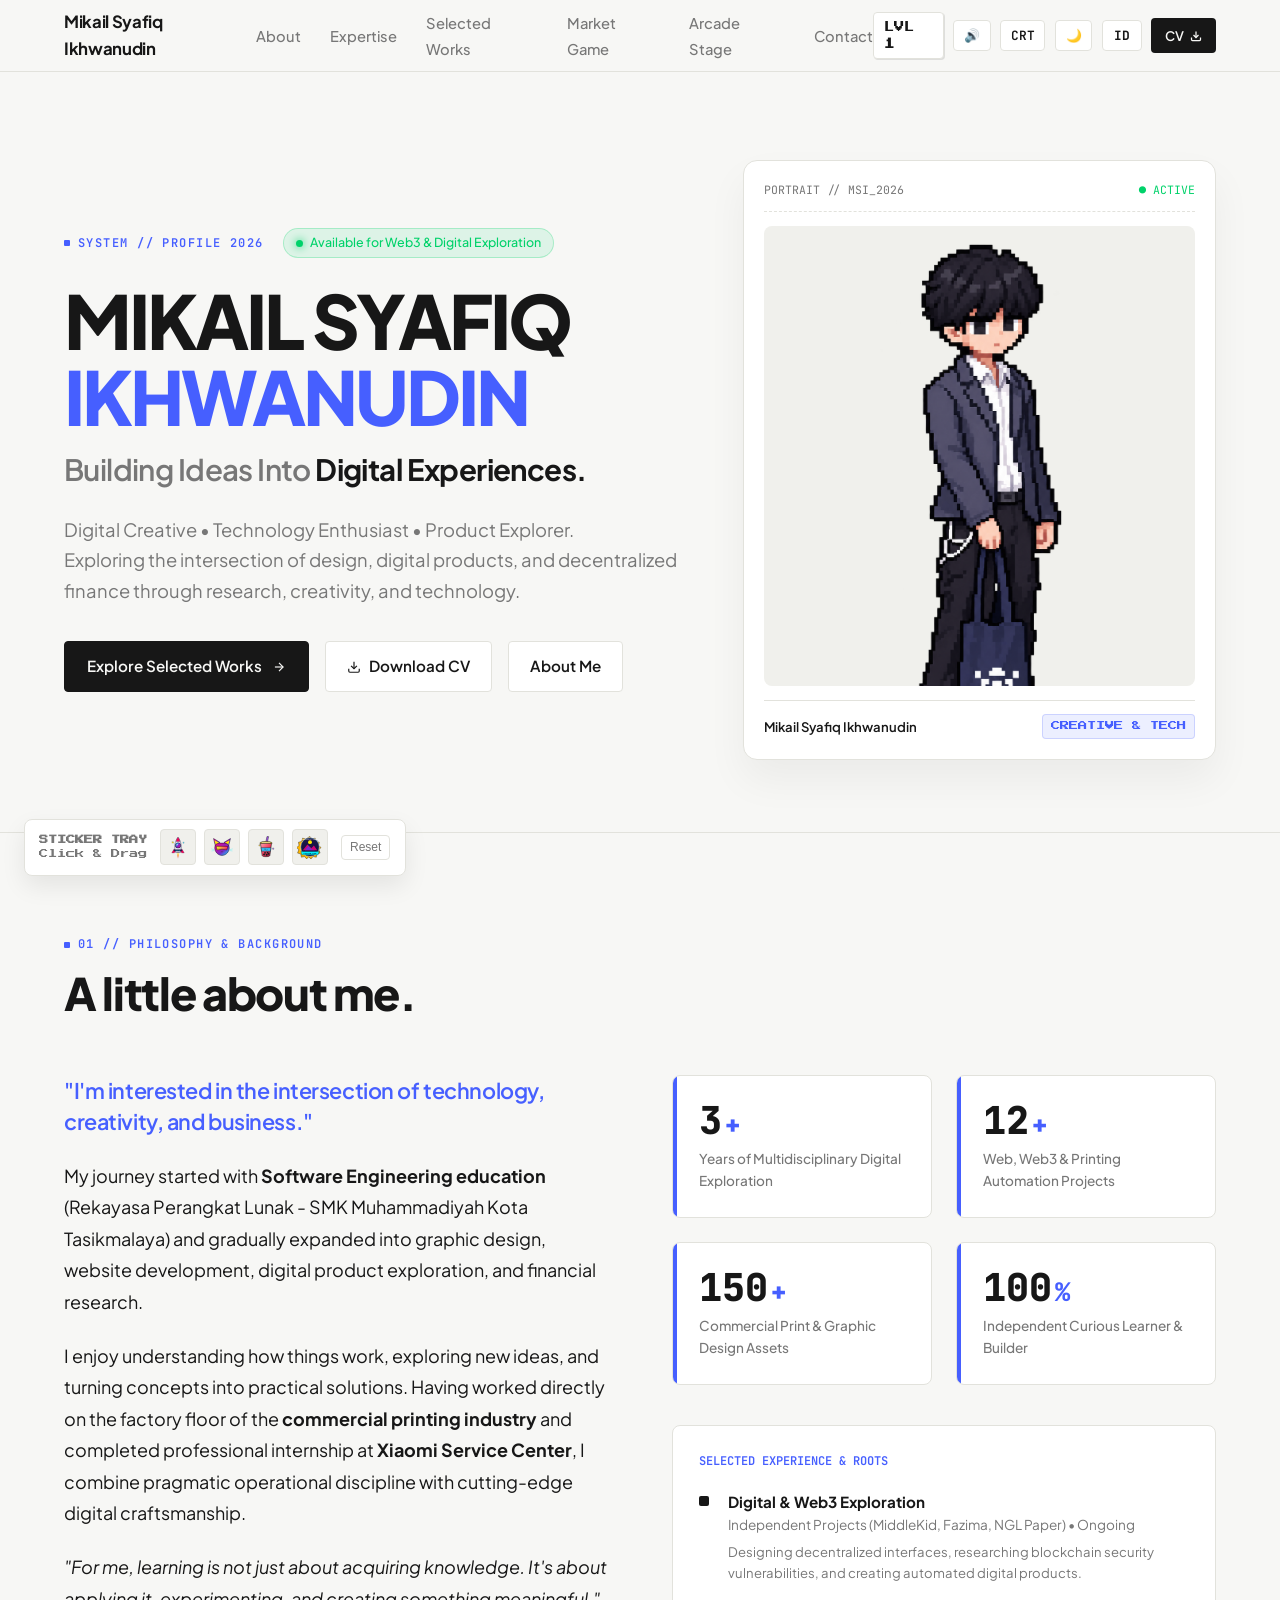
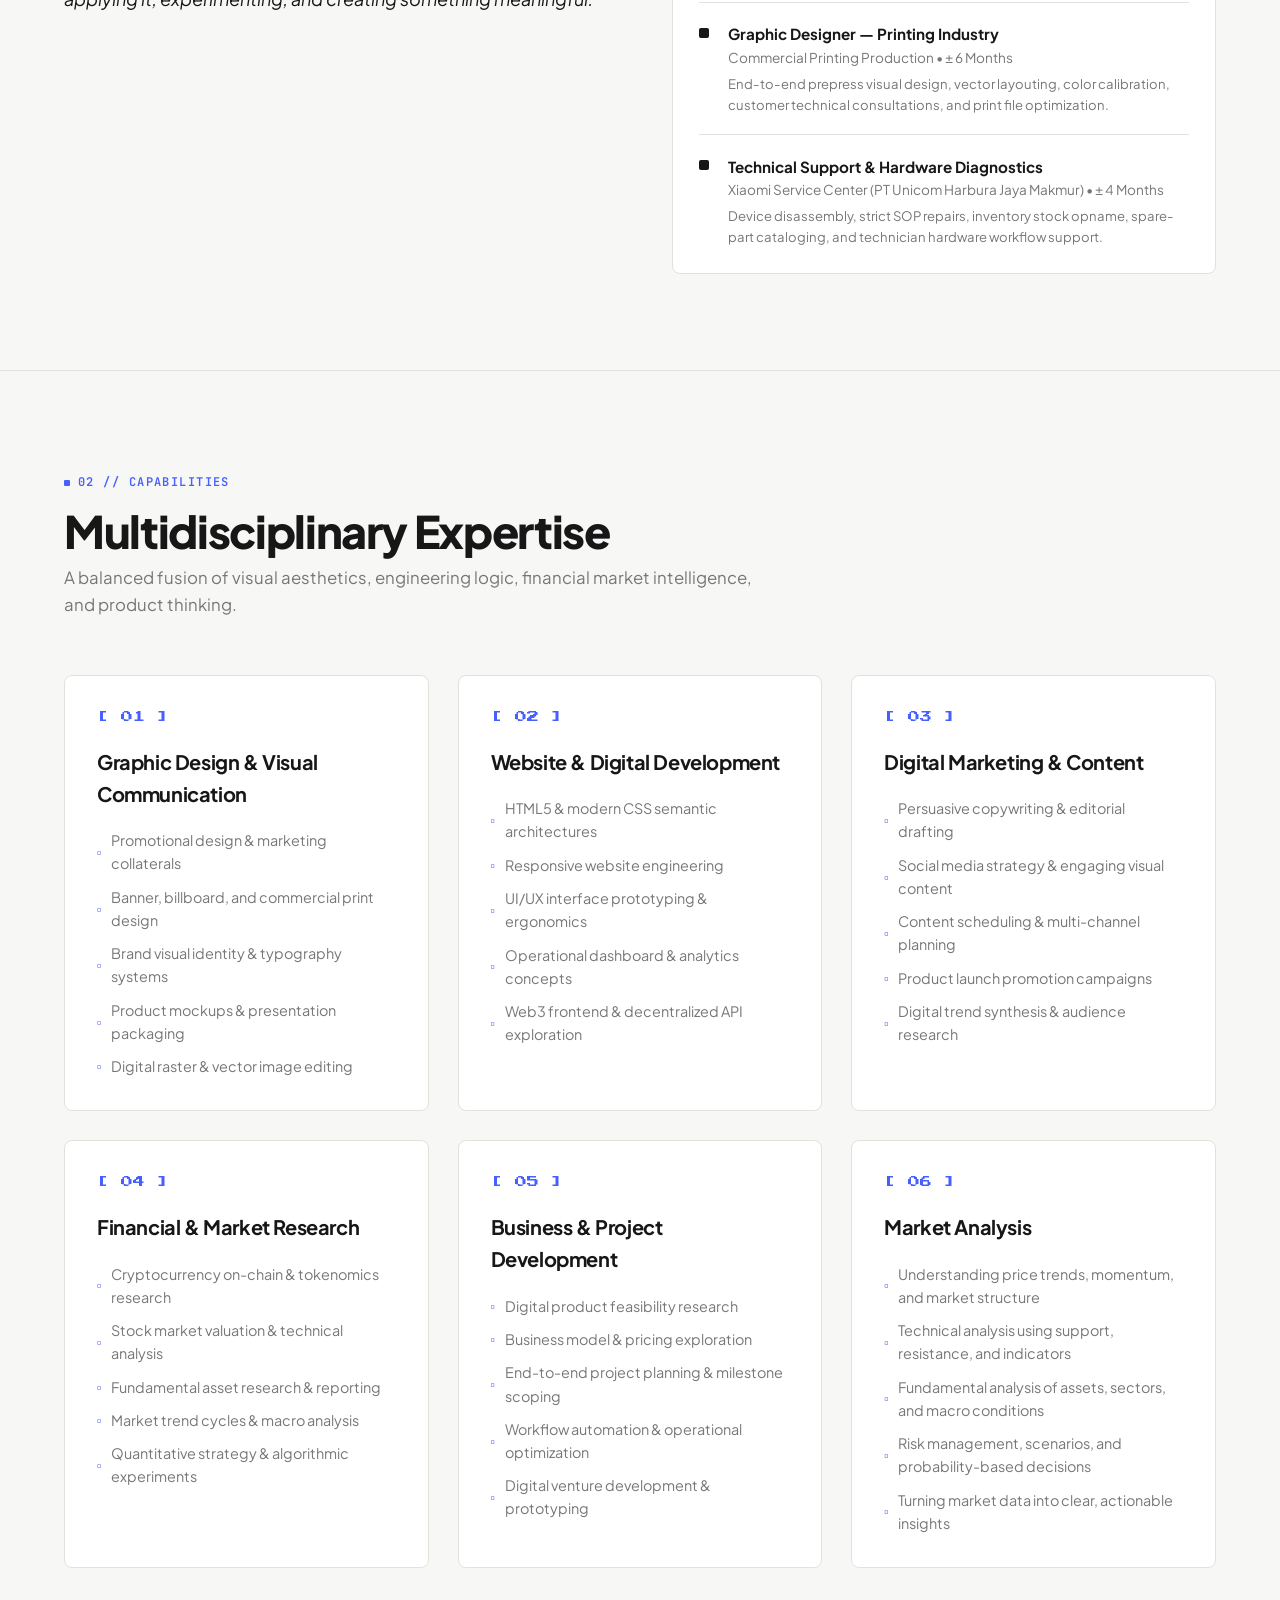
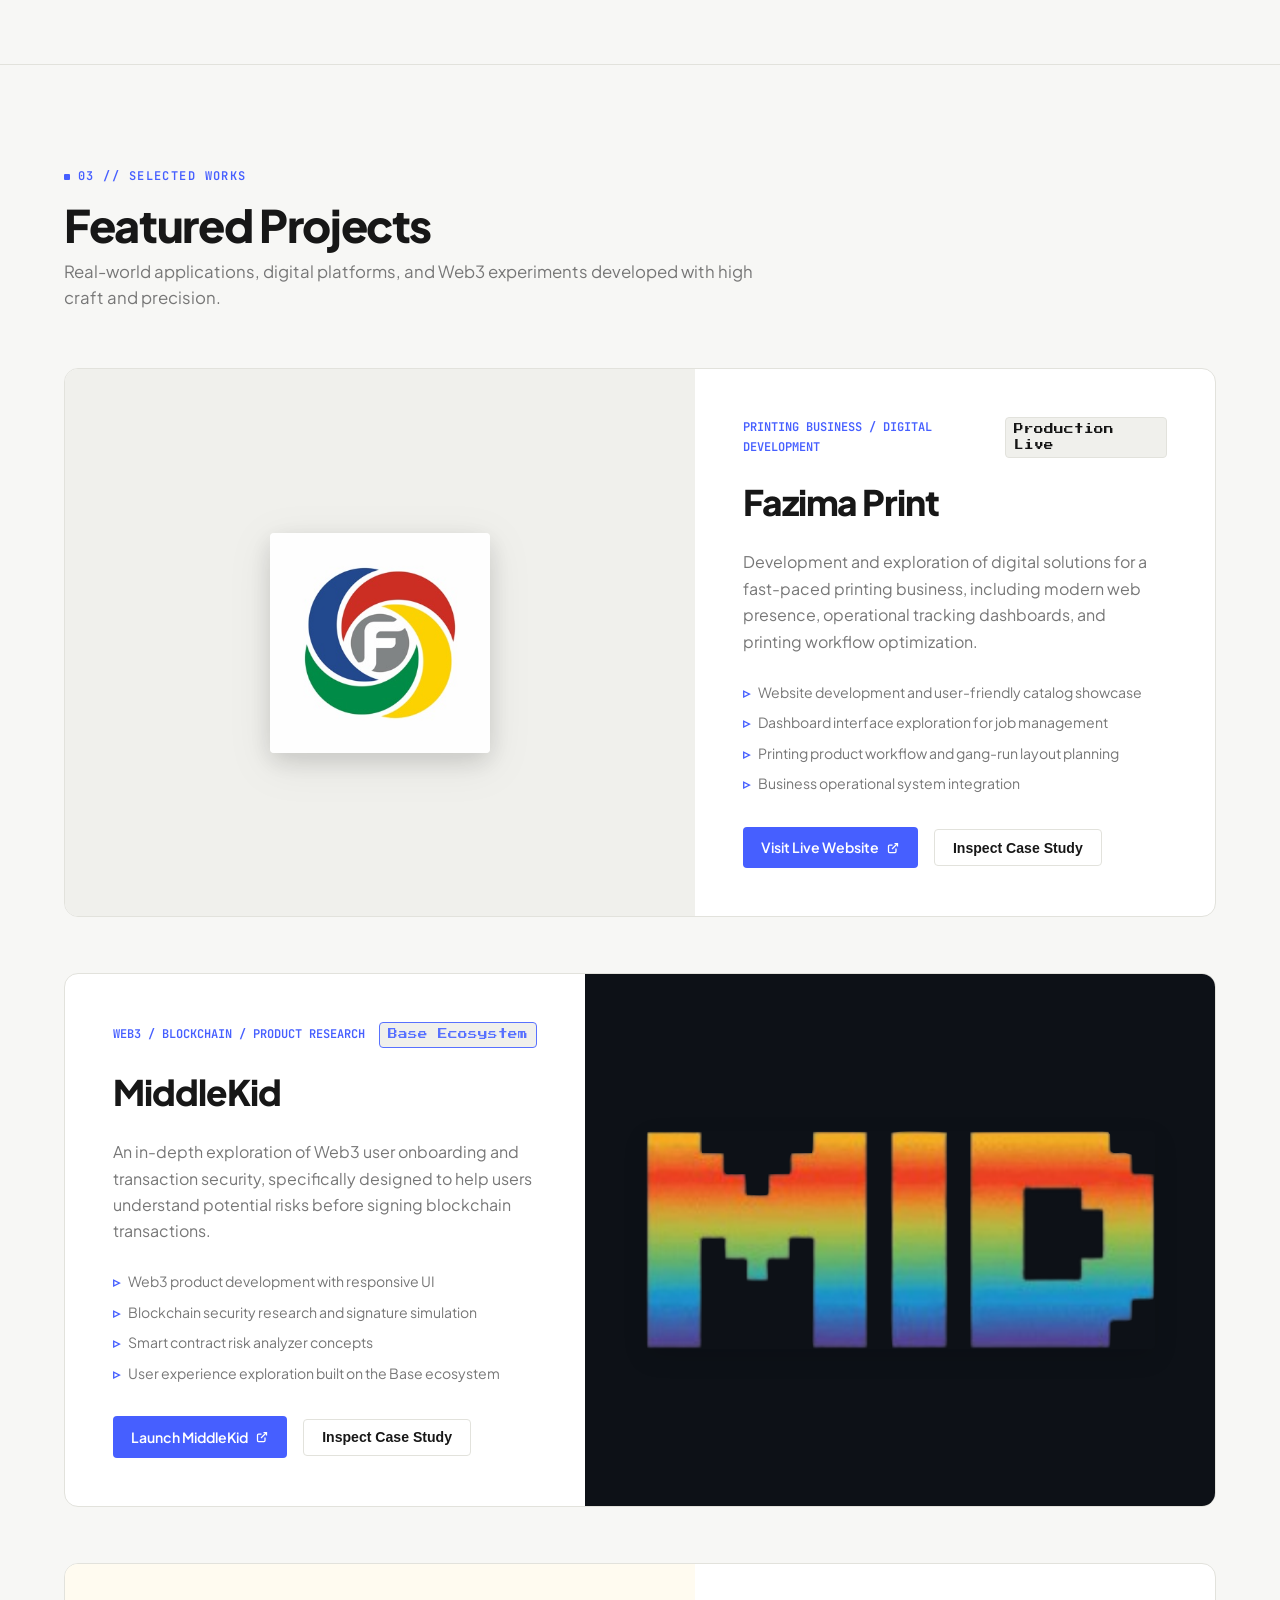
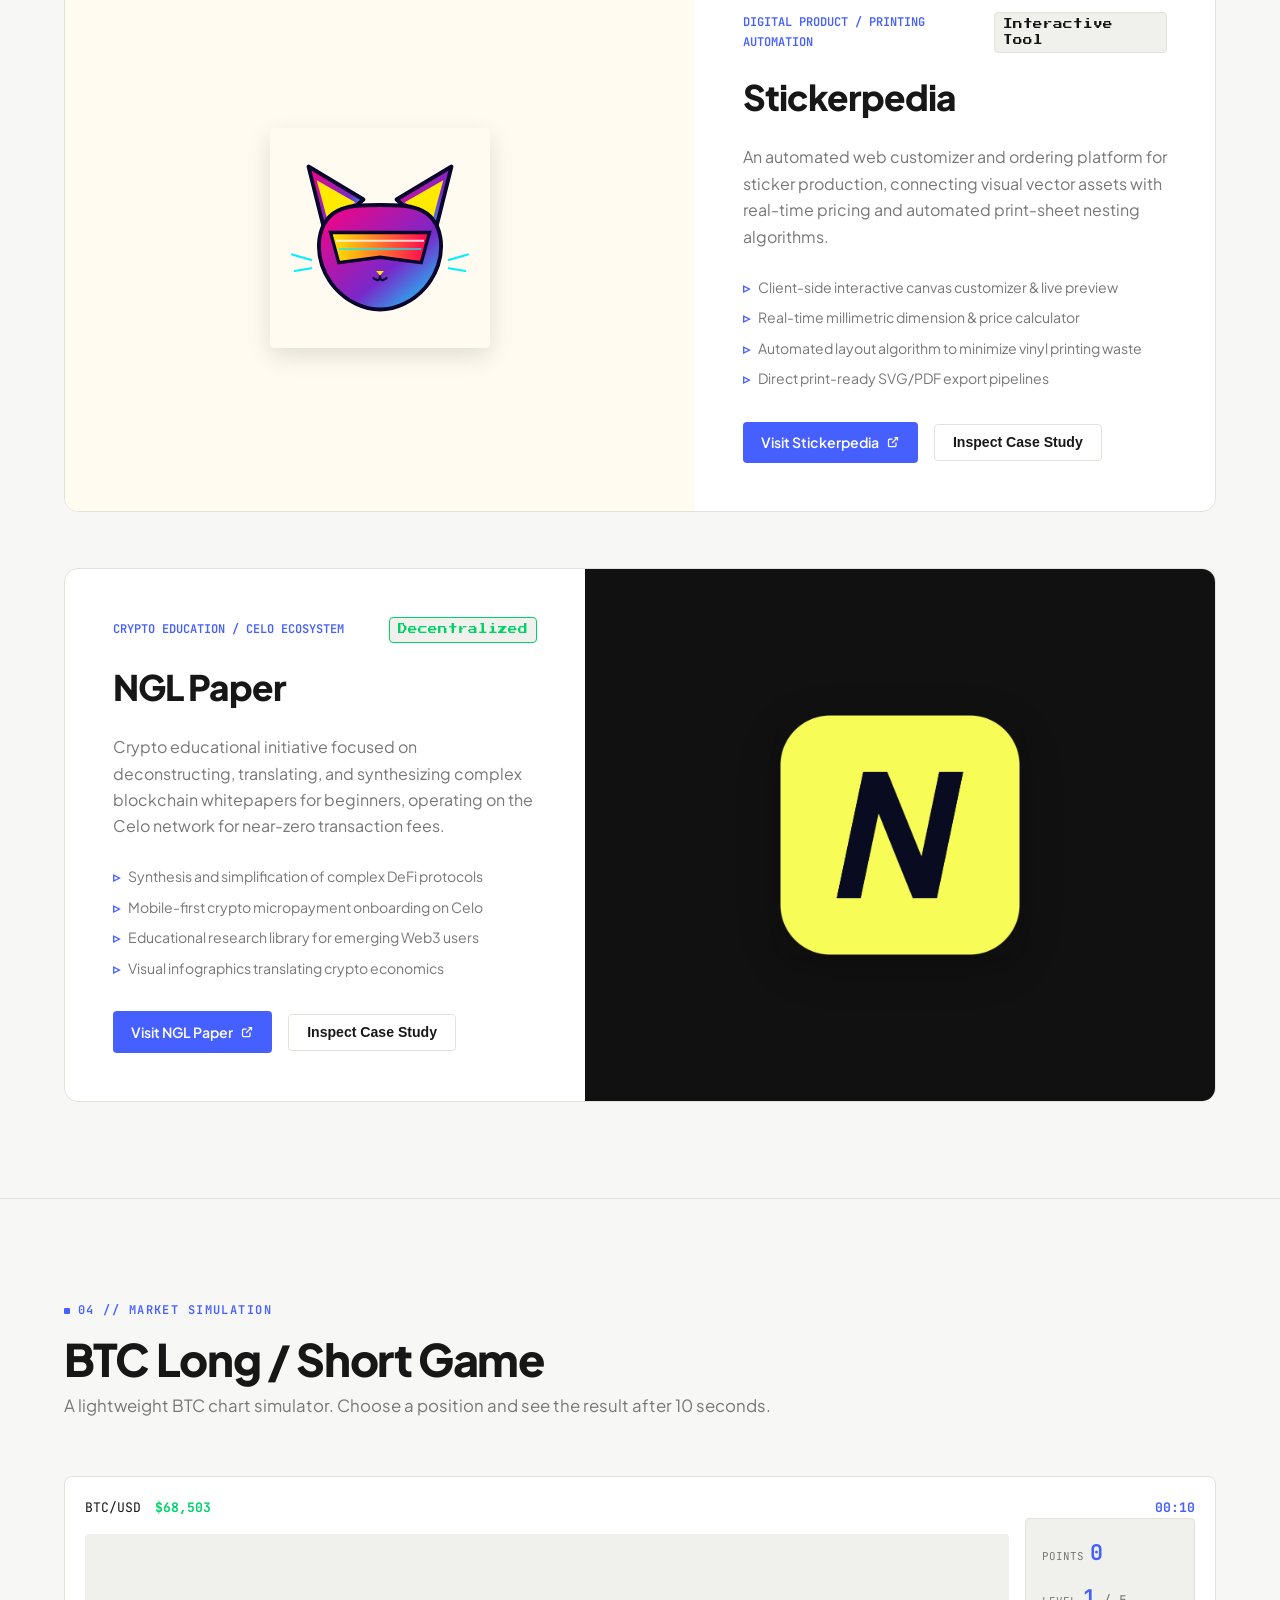
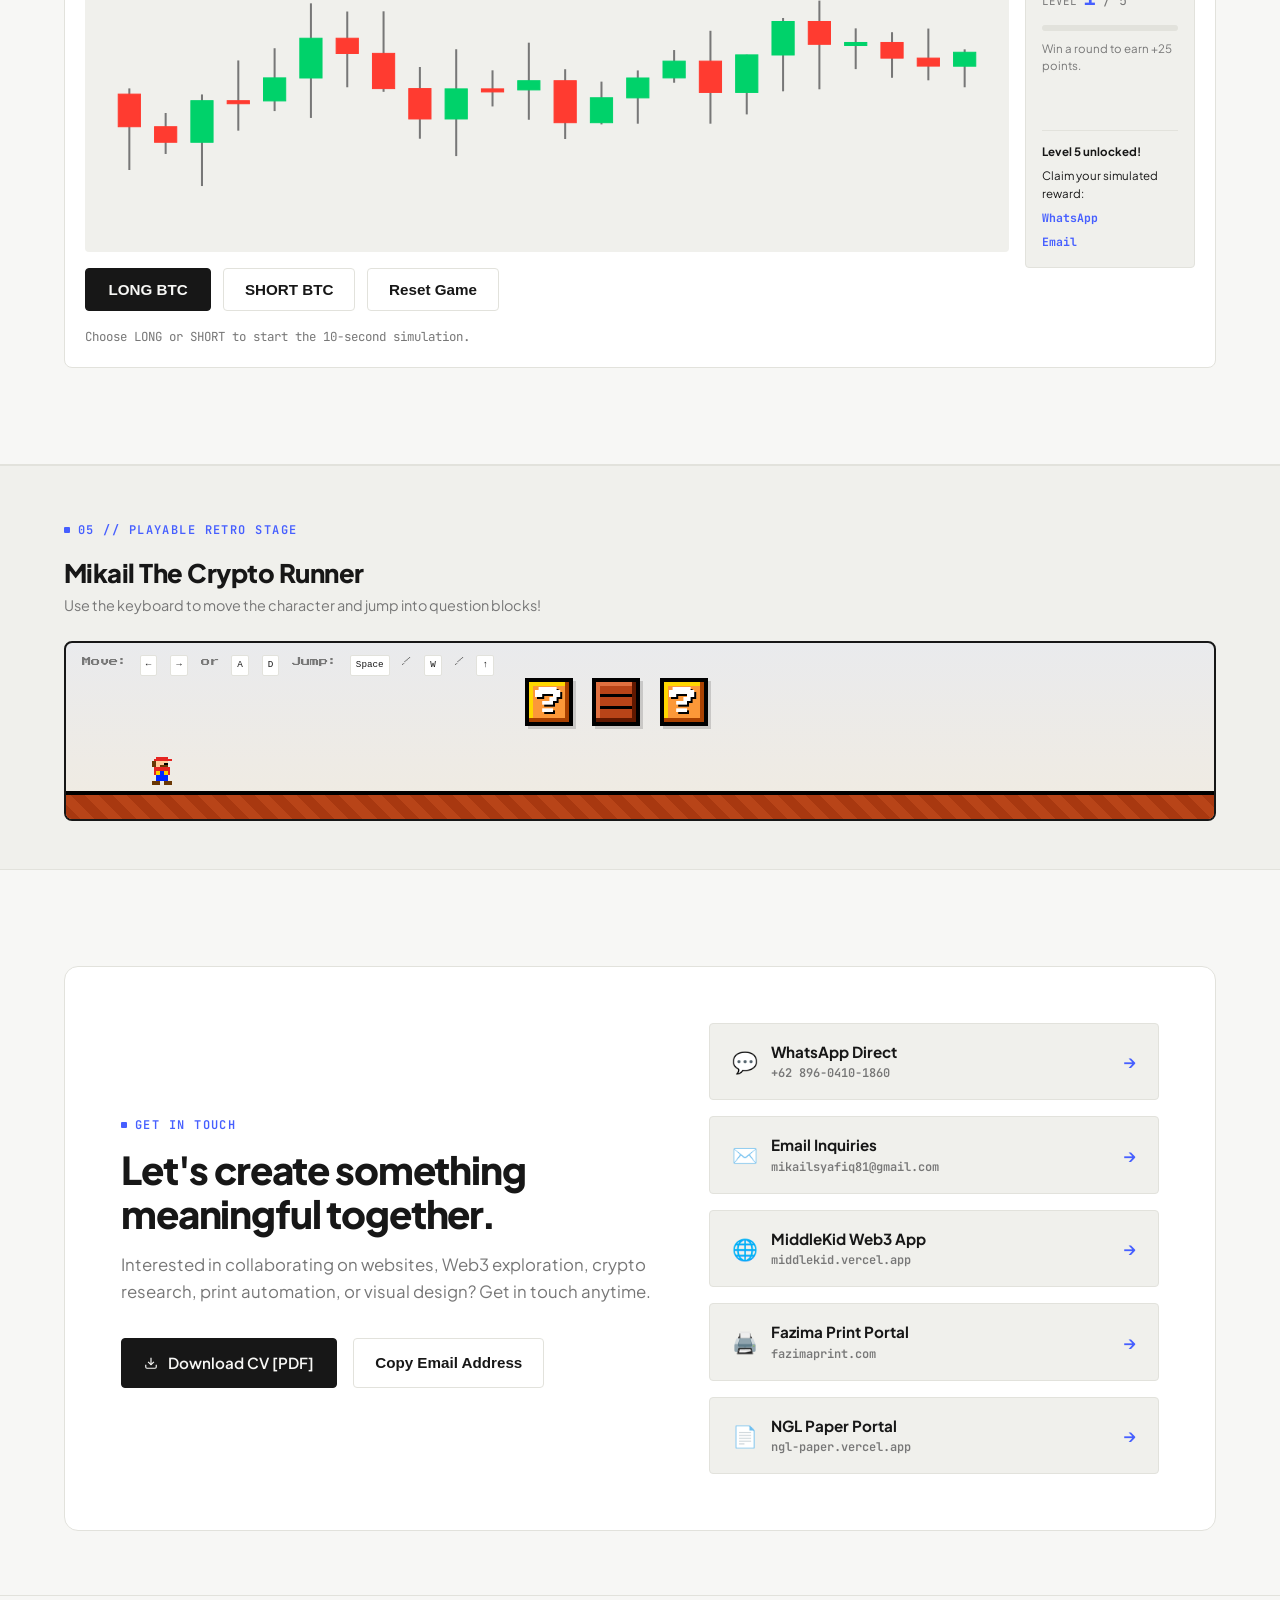
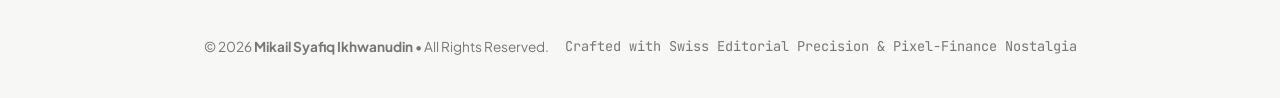
==== portofolio/index.html @ c7e23813 "Add files via upload" ====
<!DOCTYPE html>
<html lang="id" data-theme="light">
<head>
    <meta charset="UTF-8">
    <meta name="viewport" content="width=device-width, initial-scale=1.0, viewport-fit=cover">
    <title>Mikail Syafiq Ikhwanudin — Digital Creative & Technology Enthusiast</title>
    <meta name="description" content="Portfolio of Mikail Syafiq Ikhwanudin — Digital Creative, Technology Enthusiast, and Product Explorer. Building ideas into digital experiences.">
    <meta name="keywords" content="Mikail Syafiq Ikhwanudin, Portfolio, Web Development, Web3, Blockchain, Crypto, Graphic Design, Fazima Print, MiddleKid, Stikerpedia">
    <meta name="author" content="Mikail Syafiq Ikhwanudin">

    <!-- OpenGraph & Social Cards -->
    <meta property="og:title" content="Mikail Syafiq Ikhwanudin — Portfolio">
    <meta property="og:description" content="Building Ideas Into Digital Experiences. Minimalist Swiss Editorial x Pixel-Finance Arcade.">
    <meta property="og:type" content="website">
    <meta property="og:image" content="assets/projects/middlekid.png">

    <!-- Fonts -->
    <link rel="preconnect" href="https://fonts.googleapis.com">
    <link rel="preconnect" href="https://fonts.gstatic.com" crossorigin>
    <link href="https://fonts.googleapis.com/css2?family=JetBrains+Mono:wght@400;500;600;700&family=Plus+Jakarta+Sans:wght@300;400;500;600;700;800&family=Press+Start+2P&family=Space+Grotesk:wght@400;500;600;700&display=swap" rel="stylesheet">

    <!-- Main Stylesheet -->
    <link rel="stylesheet" href="css/styles.css">
</head>
<body>

    <!-- CRT Scanlines Overlay -->
    <div class="crt-overlay" aria-hidden="true"></div>

    <!-- Scroll Progress Indicator -->
    <div id="scroll-progress-bar">
        <div id="scroll-progress-fill"></div>
    </div>

    <!-- Floating Draggable Coins Container -->
    <!-- SITE HEADER -->
    <header class="site-header">
        <div class="container header-inner">
            <a href="#hero" class="site-brand">
                <span class="brand-text">Mikail Syafiq Ikhwanudin</span>
            </a>

            <nav>
                <ul class="nav-links">
                    <li><a href="#about" class="nav-link" data-en="About" data-id="Tentang">About</a></li>
                    <li><a href="#expertise" class="nav-link" data-en="Expertise" data-id="Keahlian">Expertise</a></li>
                    <li><a href="#works" class="nav-link" data-en="Selected Works" data-id="Karya Pilihan">Selected Works</a></li>
                    <li><a href="#archive" class="nav-link" data-en="Market Game" data-id="Game Pasar">Market Game</a></li>
                    <li><a href="#arcade" class="nav-link" data-en="Arcade Stage" data-id="Stage Arcade">Arcade Stage</a></li>
                    <li><a href="#contact" class="nav-link" data-en="Contact" data-id="Kontak">Contact</a></li>
                </ul>
            </nav>

            <div class="header-actions">
                <!-- Level HUD -->
                <div class="hud-pill" title="Level Petualang Web3">
                    <span>LVL <strong class="hud-lvl-val">1</strong></span>
                </div>

                <!-- Sound FX Toggle -->
                <button id="sound-toggle-btn" class="hud-btn" title="Toggle 8-Bit Retro Sound (Web Audio Synthesizer)">
                    <span class="sound-icon">🔊</span>
                </button>

                <!-- CRT Retro Scanlines Toggle -->
                <button id="crt-toggle-btn" class="hud-btn" title="Toggle CRT Retro Arcade Filter">
                    <span>CRT</span>
                </button>

                <!-- Dark / Light Theme Toggle -->
                <button id="theme-toggle-btn" class="hud-btn" title="Toggle Dark / Light Mode">
                    <span class="theme-icon">🌙</span>
                </button>

                <button id="language-toggle-btn" class="hud-btn language-toggle" type="button" aria-label="Switch language">
                    ID
                </button>

                <!-- CV Download Button -->
                <a href="assets/docs/CV_Mikail_Syafiq_Ikhwanudin.pdf" download="CV_Mikail_Syafiq_Ikhwanudin.pdf" class="btn-download-cv" title="Unduh Curriculum Vitae Lengkap">
                    <span>CV</span>
                    <svg width="12" height="12" viewBox="0 0 24 24" fill="none" stroke="currentColor" stroke-width="2.5"><path d="M21 15v4a2 2 0 0 1-2 2H5a2 2 0 0 1-2-2v-4"/><polyline points="7 10 12 15 17 10"/><line x1="12" y1="15" x2="12" y2="3"/></svg>
                </a>
            </div>
        </div>
    </header>

    <main>
        <!-- A. HERO SECTION -->
        <section id="hero" class="hero-section">
            <div class="container hero-grid">
                <div class="hero-content">
                    <div class="hero-meta">
                    <span class="mono-label" data-en="SYSTEM // PROFILE 2026" data-id="SISTEM // PROFIL 2026">SYSTEM // PROFILE 2026</span>
                        <div class="status-badge">
                            <span class="status-dot"></span>
                        <span data-en="Available for Web3 & Digital Exploration" data-id="Terbuka untuk Eksplorasi Web3 & Digital">Available for Web3 & Digital Exploration</span>
                        </div>
                    </div>

                    <h1 class="hero-name-primary">
                        MIKAIL SYAFIQ<br>
                        <span class="name-accent">IKHWANUDIN</span>
                    </h1>

                    <h2 class="hero-tagline">
                        <span data-en="Building Ideas Into" data-id="Mengubah Ide Menjadi">Building Ideas Into</span> <span class="highlight" data-en="Digital Experiences." data-id="Pengalaman Digital.">Digital Experiences.</span>
                    </h2>

                    <p class="hero-intro">
                        Digital Creative &bull; Technology Enthusiast &bull; Product Explorer.<br>
                        Exploring the intersection of design, digital products, and decentralized finance through research, creativity, and technology.
                    </p>

                    <div class="hero-actions">
                        <a href="#works" class="btn-primary">
                            <span data-en="Explore Selected Works" data-id="Lihat Karya Pilihan">Explore Selected Works</span>
                            <svg width="14" height="14" viewBox="0 0 24 24" fill="none" stroke="currentColor" stroke-width="2"><line x1="5" y1="12" x2="19" y2="12"></line><polyline points="12 5 19 12 12 19"></polyline></svg>
                        </a>

                        <a href="assets/docs/CV_Mikail_Syafiq_Ikhwanudin.pdf" download="CV_Mikail_Syafiq_Ikhwanudin.pdf" class="btn-secondary">
                            <svg width="14" height="14" viewBox="0 0 24 24" fill="none" stroke="currentColor" stroke-width="2"><path d="M21 15v4a2 2 0 0 1-2 2H5a2 2 0 0 1-2-2v-4"/><polyline points="7 10 12 15 17 10"/><line x1="12" y1="15" x2="12" y2="3"/></svg>
                            <span data-en="Download CV" data-id="Unduh CV">Download CV</span>
                        </a>

                        <a href="#about" class="btn-secondary">
                            <span data-en="About Me" data-id="Tentang Saya">About Me</span>
                        </a>
                    </div>
                </div>

                <!-- HERO PHOTO CARD (REPLACED FINANCE PLAYGROUND) -->
                <div class="hero-photo-card">
                    <div class="hero-photo-header">
                        <span>PORTRAIT // MSI_2026</span>
                        <span style="color:var(--accent-emerald);">● ACTIVE</span>
                    </div>
                    <div class="hero-photo-container">
                        <img src="assets/designs/foto.png" alt="Mikail Syafiq Ikhwanudin" class="hero-photo-img">
                    </div>
                    <div class="hero-photo-footer">
                        <span class="hero-photo-caption">Mikail Syafiq Ikhwanudin</span>
                        <span class="hero-photo-badge">CREATIVE & TECH</span>
                    </div>
                </div>
            </div>
        </section>

        <!-- B. ABOUT ME SECTION -->
        <section id="about" class="section">
            <div class="container">
                <div class="section-header">
                    <span class="mono-label section-label" data-en="01 // PHILOSOPHY & BACKGROUND" data-id="01 // FILOSOFI & LATAR BELAKANG">01 // PHILOSOPHY & BACKGROUND</span>
                    <h2 class="section-title" data-en="A little about me." data-id="Sedikit tentang saya.">A little about me.</h2>
                </div>

                <div class="about-grid">
                    <div class="about-narrative">
                        <p class="lead">
                            "I'm interested in the intersection of technology, creativity, and business."
                        </p>
                        <p>
                            My journey started with <strong>Software Engineering education</strong> (Rekayasa Perangkat Lunak - SMK Muhammadiyah Kota Tasikmalaya) and gradually expanded into graphic design, website development, digital product exploration, and financial research.
                        </p>
                        <p>
                            I enjoy understanding how things work, exploring new ideas, and turning concepts into practical solutions. Having worked directly on the factory floor of the <strong>commercial printing industry</strong> and completed professional internship at <strong>Xiaomi Service Center</strong>, I combine pragmatic operational discipline with cutting-edge digital craftsmanship.
                        </p>
                        <p>
                            <em>"For me, learning is not just about acquiring knowledge. It's about applying it, experimenting, and creating something meaningful."</em>
                        </p>
                    </div>

                    <div class="about-side">
                        <!-- Stats Grid -->
                        <div class="about-stats-grid">
                            <div class="stat-card">
                                <div class="stat-num"><span class="stat-counter" data-target-val="3">0</span><span class="stat-plus">+</span></div>
                                <div class="stat-label">Years of Multidisciplinary Digital Exploration</div>
                            </div>
                            <div class="stat-card">
                                <div class="stat-num"><span class="stat-counter" data-target-val="12">0</span><span class="stat-plus">+</span></div>
                                <div class="stat-label">Web, Web3 & Printing Automation Projects</div>
                            </div>
                            <div class="stat-card">
                                <div class="stat-num"><span class="stat-counter" data-target-val="150">0</span><span class="stat-plus">+</span></div>
                                <div class="stat-label">Commercial Print & Graphic Design Assets</div>
                            </div>
                            <div class="stat-card">
                                <div class="stat-num"><span class="stat-counter" data-target-val="100">0</span><span class="stat-plus">%</span></div>
                                <div class="stat-label">Independent Curious Learner & Builder</div>
                            </div>
                        </div>

                        <!-- Professional Track Record -->
                        <div class="experience-block">
                            <div class="exp-header">Selected Experience & Roots</div>

                            <div class="exp-item">
                                <div class="exp-dot"></div>
                                <div class="exp-info">
                                    <div class="exp-title">Digital & Web3 Exploration</div>
                                    <div class="exp-org">Independent Projects (MiddleKid, Fazima, NGL Paper) &bull; Ongoing</div>
                                    <div class="exp-desc">Designing decentralized interfaces, researching blockchain security vulnerabilities, and creating automated digital products.</div>
                                </div>
                            </div>

                            <div class="exp-item">
                                <div class="exp-dot"></div>
                                <div class="exp-info">
                                    <div class="exp-title">Graphic Designer — Printing Industry</div>
                                    <div class="exp-org">Commercial Printing Production &bull; &plusmn; 6 Months</div>
                                    <div class="exp-desc">End-to-end prepress visual design, vector layouting, color calibration, customer technical consultations, and print file optimization.</div>
                                </div>
                            </div>

                            <div class="exp-item">
                                <div class="exp-dot"></div>
                                <div class="exp-info">
                                    <div class="exp-title">Technical Support & Hardware Diagnostics</div>
                                    <div class="exp-org">Xiaomi Service Center (PT Unicom Harbura Jaya Makmur) &bull; &plusmn; 4 Months</div>
                                    <div class="exp-desc">Device disassembly, strict SOP repairs, inventory stock opname, spare-part cataloging, and technician hardware workflow support.</div>
                                </div>
                            </div>
                        </div>
                    </div>
                </div>
            </div>
        </section>

        <!-- C. EXPERTISE SECTION (5 CATEGORIES) -->
        <section id="expertise" class="section">
            <div class="container">
                <div class="section-header">
                    <span class="mono-label section-label" data-en="02 // CAPABILITIES" data-id="02 // KEMAMPUAN">02 // CAPABILITIES</span>
                    <h2 class="section-title" data-en="Multidisciplinary Expertise" data-id="Keahlian Multidisipliner">Multidisciplinary Expertise</h2>
                    <p class="section-subtitle" data-en="A balanced fusion of visual aesthetics, engineering logic, financial market intelligence, and product thinking." data-id="Perpaduan antara estetika visual, logika engineering, kecerdasan pasar keuangan, dan pemikiran produk.">A balanced fusion of visual aesthetics, engineering logic, financial market intelligence, and product thinking.</p>
                </div>

                <div class="expertise-grid">
                    <!-- 1. Graphic Design & Visual Communication -->
                    <div class="expertise-card">
                        <span class="expertise-num">[ 01 ]</span>
                        <h3 class="expertise-title">Graphic Design & Visual Communication</h3>
                        <ul class="expertise-list">
                            <li>Promotional design & marketing collaterals</li>
                            <li>Banner, billboard, and commercial print design</li>
                            <li>Brand visual identity & typography systems</li>
                            <li>Product mockups & presentation packaging</li>
                            <li>Digital raster & vector image editing</li>
                        </ul>
                    </div>

                    <!-- 2. Website & Digital Development -->
                    <div class="expertise-card">
                        <span class="expertise-num">[ 02 ]</span>
                        <h3 class="expertise-title">Website & Digital Development</h3>
                        <ul class="expertise-list">
                            <li>HTML5 & modern CSS semantic architectures</li>
                            <li>Responsive website engineering</li>
                            <li>UI/UX interface prototyping & ergonomics</li>
                            <li>Operational dashboard & analytics concepts</li>
                            <li>Web3 frontend & decentralized API exploration</li>
                        </ul>
                    </div>

                    <!-- 3. Digital Marketing & Content -->
                    <div class="expertise-card">
                        <span class="expertise-num">[ 03 ]</span>
                        <h3 class="expertise-title">Digital Marketing & Content</h3>
                        <ul class="expertise-list">
                            <li>Persuasive copywriting & editorial drafting</li>
                            <li>Social media strategy & engaging visual content</li>
                            <li>Content scheduling & multi-channel planning</li>
                            <li>Product launch promotion campaigns</li>
                            <li>Digital trend synthesis & audience research</li>
                        </ul>
                    </div>

                    <!-- 4. Financial & Market Research -->
                    <div class="expertise-card">
                        <span class="expertise-num">[ 04 ]</span>
                        <h3 class="expertise-title">Financial & Market Research</h3>
                        <ul class="expertise-list">
                            <li>Cryptocurrency on-chain & tokenomics research</li>
                            <li>Stock market valuation & technical analysis</li>
                            <li>Fundamental asset research & reporting</li>
                            <li>Market trend cycles & macro analysis</li>
                            <li>Quantitative strategy & algorithmic experiments</li>
                        </ul>
                    </div>

                    <!-- 5. Business & Project Development -->
                    <div class="expertise-card">
                        <span class="expertise-num">[ 05 ]</span>
                        <h3 class="expertise-title">Business & Project Development</h3>
                        <ul class="expertise-list">
                            <li>Digital product feasibility research</li>
                            <li>Business model & pricing exploration</li>
                            <li>End-to-end project planning & milestone scoping</li>
                            <li>Workflow automation & operational optimization</li>
                            <li>Digital venture development & prototyping</li>
                        </ul>
                    </div>

                    <div class="expertise-card">
                        <span class="expertise-num">[ 06 ]</span>
                        <h3 class="expertise-title" data-en="Market Analysis" data-id="Analisis Pasar">Market Analysis</h3>
                        <ul class="expertise-list">
                            <li data-en="Understanding price trends, momentum, and market structure" data-id="Memahami tren harga, momentum, dan struktur pasar">Understanding price trends, momentum, and market structure</li>
                            <li data-en="Technical analysis using support, resistance, and indicators" data-id="Analisis teknikal dengan support, resistance, dan indikator">Technical analysis using support, resistance, and indicators</li>
                            <li data-en="Fundamental analysis of assets, sectors, and macro conditions" data-id="Analisis fundamental aset, sektor, dan kondisi makro">Fundamental analysis of assets, sectors, and macro conditions</li>
                            <li data-en="Risk management, scenarios, and probability-based decisions" data-id="Manajemen risiko, skenario, dan keputusan berbasis probabilitas">Risk management, scenarios, and probability-based decisions</li>
                            <li data-en="Turning market data into clear, actionable insights" data-id="Mengubah data pasar menjadi insight yang jelas dan dapat ditindaklanjuti">Turning market data into clear, actionable insights</li>
                        </ul>
                    </div>
                </div>
            </div>
        </section>

        <!-- D. SELECTED WORKS SECTION (THE CORE SHOWCASE) -->
        <section id="works" class="section">
            <div class="container">
                <div class="section-header">
                    <span class="mono-label section-label" data-en="03 // SELECTED WORKS" data-id="03 // KARYA PILIHAN">03 // SELECTED WORKS</span>
                    <h2 class="section-title" data-en="Featured Projects" data-id="Proyek Unggulan">Featured Projects</h2>
                    <p class="section-subtitle" data-en="Real-world applications, digital platforms, and Web3 experiments developed with high craft and precision." data-id="Aplikasi nyata, platform digital, dan eksperimen Web3 yang dikembangkan dengan ketelitian dan kualitas tinggi.">Real-world applications, digital platforms, and Web3 experiments developed with high craft and precision.</p>
                </div>

                <div class="projects-list">
                    <!-- Project 01: FAZIMA PRINT -->
                    <div class="project-card">
                        <div class="project-visual">
                            <img src="assets/designs/fazimaprint.jpg" alt="Fazima Print Logo & Branding" class="project-img" style="max-height: 220px; object-fit: contain; border-radius: var(--radius-sm); filter: drop-shadow(0 10px 20px rgba(0,0,0,0.08));">
                        </div>
                        <div class="project-info">
                            <div>
                                <div class="project-header-top">
                                    <span class="project-category">Printing Business / Digital Development</span>
                                    <span class="project-badge">Production Live</span>
                                </div>
                                <h3 class="project-title">Fazima Print</h3>
                                <p class="project-desc">
                                    Development and exploration of digital solutions for a fast-paced printing business, including modern web presence, operational tracking dashboards, and printing workflow optimization.
                                </p>
                                <ul class="project-highlights">
                                    <li><span class="bullet">▹</span> Website development and user-friendly catalog showcase</li>
                                    <li><span class="bullet">▹</span> Dashboard interface exploration for job management</li>
                                    <li><span class="bullet">▹</span> Printing product workflow and gang-run layout planning</li>
                                    <li><span class="bullet">▹</span> Business operational system integration</li>
                                </ul>
                            </div>
                            <div class="project-actions">
                                <a href="https://fazimaprint.com/" target="_blank" rel="noopener noreferrer" class="btn-project-link">
                                    <span>Visit Live Website</span>
                                    <svg width="12" height="12" viewBox="0 0 24 24" fill="none" stroke="currentColor" stroke-width="2.5"><path d="M18 13v6a2 2 0 0 1-2 2H5a2 2 0 0 1-2-2V8a2 2 0 0 1 2-2h6"/><polyline points="15 3 21 3 21 9"/><line x1="10" y1="14" x2="21" y2="3"/></svg>
                                </a>
                                <button class="btn-project-details" data-open-project="fazima">
                                    Inspect Case Study
                                </button>
                            </div>
                        </div>
                    </div>

                    <!-- Project 02: MIDDLEKID -->
                    <div class="project-card reversed">
                        <div class="project-visual" style="background: #0D1117;">
                            <img src="assets/projects/middlekid.png" alt="MiddleKid Web3 Security Platform Preview" class="project-img">
                        </div>
                        <div class="project-info">
                            <div>
                                <div class="project-header-top">
                                    <span class="project-category">Web3 / Blockchain / Product Research</span>
                                    <span class="project-badge" style="color:#5871FF; border-color:#5871FF;">Base Ecosystem</span>
                                </div>
                                <h3 class="project-title">MiddleKid</h3>
                                <p class="project-desc">
                                    An in-depth exploration of Web3 user onboarding and transaction security, specifically designed to help users understand potential risks before signing blockchain transactions.
                                </p>
                                <ul class="project-highlights">
                                    <li><span class="bullet">▹</span> Web3 product development with responsive UI</li>
                                    <li><span class="bullet">▹</span> Blockchain security research and signature simulation</li>
                                    <li><span class="bullet">▹</span> Smart contract risk analyzer concepts</li>
                                    <li><span class="bullet">▹</span> User experience exploration built on the Base ecosystem</li>
                                </ul>
                            </div>
                            <div class="project-actions">
                                <a href="https://middlekid.vercel.app" target="_blank" rel="noopener noreferrer" class="btn-project-link">
                                    <span>Launch MiddleKid</span>
                                    <svg width="12" height="12" viewBox="0 0 24 24" fill="none" stroke="currentColor" stroke-width="2.5"><path d="M18 13v6a2 2 0 0 1-2 2H5a2 2 0 0 1-2-2V8a2 2 0 0 1 2-2h6"/><polyline points="15 3 21 3 21 9"/><line x1="10" y1="14" x2="21" y2="3"/></svg>
                                </a>
                                <button class="btn-project-details" data-open-project="middlekid">
                                    Inspect Case Study
                                </button>
                            </div>
                        </div>
                    </div>

                    <!-- Project 03: STICKERPEDIA -->
                    <div class="project-card">
                        <div class="project-visual" style="background: #FFFBF0;">
                            <img src="assets/stickers/sample-cybercat.svg" alt="Stickerpedia SVG Customizer Asset" class="project-img" style="max-height:220px;">
                        </div>
                        <div class="project-info">
                            <div>
                                <div class="project-header-top">
                                    <span class="project-category">Digital Product / Printing Automation</span>
                                    <span class="project-badge">Interactive Tool</span>
                                </div>
                                <h3 class="project-title">Stickerpedia</h3>
                                <p class="project-desc">
                                    An automated web customizer and ordering platform for sticker production, connecting visual vector assets with real-time pricing and automated print-sheet nesting algorithms.
                                </p>
                                <ul class="project-highlights">
                                    <li><span class="bullet">▹</span> Client-side interactive canvas customizer & live preview</li>
                                    <li><span class="bullet">▹</span> Real-time millimetric dimension & price calculator</li>
                                    <li><span class="bullet">▹</span> Automated layout algorithm to minimize vinyl printing waste</li>
                                    <li><span class="bullet">▹</span> Direct print-ready SVG/PDF export pipelines</li>
                                </ul>
                            </div>
                            <div class="project-actions">
                                <a href="https://stikerpedia.fazimaprint.com/" target="_blank" rel="noopener noreferrer" class="btn-project-link">
                                    <span>Visit Stickerpedia</span>
                                    <svg width="12" height="12" viewBox="0 0 24 24" fill="none" stroke="currentColor" stroke-width="2.5"><path d="M18 13v6a2 2 0 0 1-2 2H5a2 2 0 0 1-2-2V8a2 2 0 0 1 2-2h6"/><polyline points="15 3 21 3 21 9"/><line x1="10" y1="14" x2="21" y2="3"/></svg>
                                </a>
                                <button class="btn-project-details" data-open-project="stickerpedia">
                                    Inspect Case Study
                                </button>
                            </div>
                        </div>
                    </div>

                    <!-- Project 04: NGL PAPER (CRYPTO EDUCATION) -->
                    <div class="project-card reversed">
                        <div class="project-visual" style="background: #111;">
                            <img src="assets/designs/NGLPAPER.png" alt="NGL Paper Crypto Research Graphic" class="project-img" style="max-height: 240px; object-fit: contain; filter: drop-shadow(0 10px 20px rgba(0,0,0,0.2));">
                        </div>
                        <div class="project-info">
                            <div>
                                <div class="project-header-top">
                                    <span class="project-category">Crypto Education / Celo Ecosystem</span>
                                    <span class="project-badge" style="color:#00D26A; border-color:#00D26A;">Decentralized</span>
                                </div>
                                <h3 class="project-title">NGL Paper</h3>
                                <p class="project-desc">
                                    Crypto educational initiative focused on deconstructing, translating, and synthesizing complex blockchain whitepapers for beginners, operating on the Celo network for near-zero transaction fees.
                                </p>
                                <ul class="project-highlights">
                                    <li><span class="bullet">▹</span> Synthesis and simplification of complex DeFi protocols</li>
                                    <li><span class="bullet">▹</span> Mobile-first crypto micropayment onboarding on Celo</li>
                                    <li><span class="bullet">▹</span> Quantitative market research and risk awareness manuals</li>
                                    <li><span class="bullet">▹</span> Visual infographics translating crypto economics</li>
                                </ul>
                            </div>
                            <div class="project-actions">
                                <a href="https://ngl-paper.vercel.app/" target="_blank" rel="noopener noreferrer" class="btn-project-link">
                                    <span>Visit NGL Paper</span>
                                    <svg width="12" height="12" viewBox="0 0 24 24" fill="none" stroke="currentColor" stroke-width="2.5"><path d="M18 13v6a2 2 0 0 1-2 2H5a2 2 0 0 1-2-2V8a2 2 0 0 1 2-2h6"/><polyline points="15 3 21 3 21 9"/><line x1="10" y1="14" x2="21" y2="3"/></svg>
                                </a>
                                <button class="btn-project-details" data-open-project="nglpaper">
                                    Inspect Case Study
                                </button>
                            </div>
                        </div>
                    </div>
                </div>
            </div>
        </section>

        <!-- BTC LONG / SHORT SIMULATION -->
        <section id="archive" class="section">
            <div class="container">
                <div class="section-header">
                    <span class="mono-label section-label" data-en="04 // MARKET SIMULATION" data-id="04 // SIMULASI PASAR">04 // MARKET SIMULATION</span>
                    <h2 class="section-title" data-en="BTC Long / Short Game" data-id="Game Long / Short BTC">BTC Long / Short Game</h2>
                    <p class="section-subtitle" data-en="A lightweight BTC chart simulator. Choose a position and see the result after 10 seconds." data-id="Simulasi chart BTC sederhana. Pilih posisi dan lihat hasilnya setelah 10 detik.">A lightweight BTC chart simulator. Choose a position and see the result after 10 seconds.</p>
                </div>
                <div class="btc-simulator" id="btc-simulator" aria-label="BTC long short trading simulation">
                    <div class="btc-simulator-topline">
                        <span class="btc-price-label">BTC/USD <strong id="btc-current-price">$68,420</strong></span>
                        <span class="btc-timer" id="btc-timer" aria-live="polite">00:10</span>
                    </div>
                    <div class="btc-game-layout">
                        <div class="btc-chart-wrap">
                            <svg id="btc-chart" viewBox="0 0 900 300" role="img" aria-label="Simulated BTC candlestick chart">
                                <title>Simulated BTC candlestick chart</title>
                                <desc>Candlestick chart bergerak secara acak untuk simulasi posisi long dan short.</desc>
                                <g class="btc-grid-lines"></g>
                                <g id="btc-candles"></g>
                                <g id="btc-entry-marker" class="btc-entry-marker" hidden>
                                    <line id="btc-entry-line" x1="0" y1="18" x2="0" y2="282"></line>
                                    <circle id="btc-entry-dot" cx="0" cy="0" r="5"></circle>
                                    <text id="btc-entry-label" x="0" y="30" text-anchor="middle">ENTRY</text>
                                </g>
                            </svg>
                        </div>
                        <aside class="btc-score-panel" aria-live="polite">
                            <div class="btc-score-item"><span data-en="POINTS" data-id="POIN">POINTS</span><strong id="btc-score">0</strong></div>
                            <div class="btc-score-item"><span data-en="LEVEL" data-id="LEVEL">LEVEL</span><strong id="btc-level">1</strong><small>/ 5</small></div>
                            <div class="btc-level-track"><span id="btc-level-progress"></span></div>
                            <p id="btc-score-message" data-en="Win a round to earn +25 points." data-id="Menang satu ronde untuk mendapatkan +25 poin.">Win a round to earn +25 points.</p>
                            <div id="btc-claim-box" class="btc-claim-box" hidden>
                                <strong data-en="Level 5 unlocked!" data-id="Level 5 terbuka!">Level 5 unlocked!</strong>
                                <span data-en="Claim your simulated reward:" data-id="Klaim reward simulasi melalui:">Claim your simulated reward:</span>
                                <a id="btc-claim-whatsapp" href="https://wa.me/6289604101860?text=Halo%20Mikail,%20saya%20sudah%20mencapai%20Level%205%20di%20BTC%20Simulator." target="_blank" rel="noopener noreferrer">WhatsApp</a>
                                <a id="btc-claim-email" href="mailto:mikailsyafiq81@gmail.com?subject=BTC%20Simulator%20Level%205">Email</a>
                            </div>
                        </aside>
                    </div>
                    <div class="btc-simulator-controls">
                        <button type="button" class="btn-primary btc-position-btn" data-position="long" data-en="LONG BTC" data-id="LONG BTC">LONG BTC</button>
                        <button type="button" class="btn-secondary btc-position-btn" data-position="short" data-en="SHORT BTC" data-id="SHORT BTC">SHORT BTC</button>
                        <button type="button" class="btn-secondary" id="btc-reset-btn" data-en="Reset Game" data-id="Reset Game">Reset Game</button>
                    </div>
                    <p class="btc-position-status" id="btc-position-status" aria-live="polite" data-en="Choose LONG or SHORT to start the 10-second simulation." data-id="Pilih LONG atau SHORT untuk memulai simulasi 10 detik.">Choose LONG or SHORT to start the 10-second simulation.</p>
                </div>
            </div>
        </section>

        <!-- PLAYABLE MARIO RUNNER MINI-STAGE -->
        <section id="arcade" class="arcade-runner-section">
            <div class="container">
                <div class="section-header" style="margin-bottom: 1.5rem;">
                    <span class="mono-label section-label" data-en="05 // PLAYABLE RETRO STAGE" data-id="05 // STAGE RETRO INTERAKTIF">05 // PLAYABLE RETRO STAGE</span>
                    <h3 style="font-size:1.6rem; font-weight:800; letter-spacing:-0.02em;" data-en="Mikail The Crypto Runner" data-id="Mikail The Crypto Runner">Mikail The Crypto Runner</h3>
                    <p style="font-size:0.9rem; color:var(--text-secondary);" data-en="Use the keyboard to move the character and jump into question blocks!" data-id="Gunakan keyboard untuk menggerakkan karakter dan lompat ke blok tanda tanya!">Use the keyboard to move the character and jump into question blocks!</p>
                </div>

                <div id="mario-arcade-stage" class="arcade-stage-wrapper">
                    <!-- Controls guide -->
                    <div class="arcade-controls-guide">
                        <span data-en="Move:" data-id="Gerak:">Move:</span> <kbd class="key-badge">←</kbd> <kbd class="key-badge">→</kbd> <span data-en="or" data-id="atau">or</span> <kbd class="key-badge">A</kbd> <kbd class="key-badge">D</kbd>
                        <span data-en="Jump:" data-id="Lompat:">Jump:</span> <kbd class="key-badge">Space</kbd> / <kbd class="key-badge">W</kbd> / <kbd class="key-badge">↑</kbd>
                    </div>

                    <!-- Floating Blocks on Stage -->
                    <div class="stage-floating-blocks">
                        <div class="pixel-q-block" style="width:48px; height:48px;"></div>
                        <div class="pixel-brick-block" style="width:48px; height:48px;">
                            <div class="brick-line"></div>
                            <div class="brick-line"></div>
                        </div>
                        <div class="pixel-q-block" style="width:48px; height:48px;"></div>
                    </div>

                    <!-- Mario Runner Avatar -->
                    <div id="mario-runner-char">
                        <!-- Pixel SVG Mario/Mikail Runner Art -->
                        <svg class="mario-pixel-art" viewBox="0 0 16 16">
                            <!-- Cap & Hat -->
                            <rect x="5" y="1" width="6" height="2" fill="#E52521"/>
                            <rect x="4" y="2" width="9" height="1" fill="#E52521"/>
                            <!-- Face -->
                            <rect x="4" y="3" width="7" height="3" fill="#FFCC99"/>
                            <rect x="9" y="4" width="2" height="1" fill="#000"/>
                            <!-- Mustache & Hair -->
                            <rect x="3" y="3" width="2" height="3" fill="#6A3805"/>
                            <rect x="7" y="5" width="4" height="1" fill="#6A3805"/>
                            <!-- Shirt -->
                            <rect x="4" y="6" width="8" height="4" fill="#E52521"/>
                            <!-- Overalls Blue -->
                            <rect x="5" y="8" width="6" height="5" fill="#0026FF"/>
                            <rect x="5" y="8" width="2" height="2" fill="#FBD000"/>
                            <rect x="9" y="8" width="2" height="2" fill="#FBD000"/>
                            <!-- Shoes -->
                            <rect x="3" y="13" width="4" height="2" fill="#6A3805"/>
                            <rect x="9" y="13" width="4" height="2" fill="#6A3805"/>
                        </svg>
                    </div>

                    <!-- Ground -->
                    <div class="arcade-ground"></div>
                </div>
            </div>
        </section>

        <!-- CONTACT SECTION -->
        <section id="contact" class="contact-section">
            <div class="container">
                <div class="contact-card">
                    <div class="contact-left">
                        <span class="mono-label" style="margin-bottom:0.8rem;" data-en="GET IN TOUCH" data-id="HUBUNGI SAYA">GET IN TOUCH</span>
                        <h2 class="contact-headline" data-en="Let's create something meaningful together." data-id="Mari menciptakan sesuatu yang bermakna bersama.">Let's create something meaningful together.</h2>
                        <p class="contact-subtext" data-en="Interested in collaborating on websites, Web3 exploration, crypto research, print automation, or visual design? Get in touch anytime." data-id="Tertarik berkolaborasi untuk proyek website, eksplorasi Web3, riset kripto, otomasi percetakan, atau desain visual? Hubungi saya kapan saja.">
                            Interested in collaborating on websites, Web3 exploration, crypto research, print automation, or visual design? Get in touch anytime.
                        </p>
                        <div style="display:flex; gap:1rem; flex-wrap:wrap;">
                            <a href="assets/docs/CV_Mikail_Syafiq_Ikhwanudin.pdf" download="CV_Mikail_Syafiq_Ikhwanudin.pdf" class="btn-primary">
                                <svg width="14" height="14" viewBox="0 0 24 24" fill="none" stroke="currentColor" stroke-width="2"><path d="M21 15v4a2 2 0 0 1-2 2H5a2 2 0 0 1-2-2v-4"/><polyline points="7 10 12 15 17 10"/><line x1="12" y1="15" x2="12" y2="3"/></svg>
                                <span data-en="Download CV [PDF]" data-id="Unduh CV [PDF]">Download CV [PDF]</span>
                            </a>
                        <button class="btn-secondary" data-copy-text="mikailsyafiq81@gmail.com">
                                <span data-en="Copy Email Address" data-id="Salin Alamat Email">Copy Email Address</span>
                            </button>
                        </div>
                    </div>

                    <div class="contact-channels">
                        <!-- Channel 1: WhatsApp -->
                        <a href="https://wa.me/6289604101860" target="_blank" rel="noopener noreferrer" class="channel-btn">
                            <div class="channel-left">
                                <span style="font-size:1.3rem;">💬</span>
                                <div>
                                    <div style="font-weight:700;">WhatsApp Direct</div>
                                    <div style="font-size:0.75rem; color:var(--text-secondary); font-family:var(--font-mono);">+62 896-0410-1860</div>
                                </div>
                            </div>
                            <span class="channel-arrow">→</span>
                        </a>

                        <!-- Channel 2: Email -->
                        <a href="mailto:mikailsyafiq81@gmail.com" class="channel-btn">
                            <div class="channel-left">
                                <span style="font-size:1.3rem;">✉️</span>
                                <div>
                                    <div style="font-weight:700;">Email Inquiries</div>
                                    <div style="font-size:0.75rem; color:var(--text-secondary); font-family:var(--font-mono);">mikailsyafiq81@gmail.com</div>
                                </div>
                            </div>
                            <span class="channel-arrow">→</span>
                        </a>

                        <!-- Channel 3: MiddleKid Web3 -->
                        <a href="https://middlekid.vercel.app" target="_blank" rel="noopener noreferrer" class="channel-btn">
                            <div class="channel-left">
                                <span style="font-size:1.3rem;">🌐</span>
                                <div>
                                    <div style="font-weight:700;">MiddleKid Web3 App</div>
                                    <div style="font-size:0.75rem; color:var(--text-secondary); font-family:var(--font-mono);">middlekid.vercel.app</div>
                                </div>
                            </div>
                            <span class="channel-arrow">→</span>
                        </a>

                        <!-- Channel 4: Fazima Print -->
                        <a href="https://fazimaprint.com/" target="_blank" rel="noopener noreferrer" class="channel-btn">
                            <div class="channel-left">
                                <span style="font-size:1.3rem;">🖨️</span>
                                <div>
                                    <div style="font-weight:700;">Fazima Print Portal</div>
                                    <div style="font-size:0.75rem; color:var(--text-secondary); font-family:var(--font-mono);">fazimaprint.com</div>
                                </div>
                            </div>
                            <span class="channel-arrow">→</span>
                        </a>

                        <!-- Channel 5: NGL Paper -->
                        <a href="https://ngl-paper.vercel.app/" target="_blank" rel="noopener noreferrer" class="channel-btn">
                            <div class="channel-left">
                                <span style="font-size:1.3rem;">📄</span>
                                <div>
                                    <div style="font-weight:700;">NGL Paper Portal</div>
                                    <div style="font-size:0.75rem; color:var(--text-secondary); font-family:var(--font-mono);">ngl-paper.vercel.app</div>
                                </div>
                            </div>
                            <span class="channel-arrow">→</span>
                        </a>
                    </div>
                </div>
            </div>
        </section>
    </main>

    <!-- FOOTER -->
    <footer class="site-footer">
        <div class="container" style="display:flex; justify-content:space-between; align-items:center; flex-wrap:wrap; gap:1rem;">
            <div>
                &copy; 2026 <strong>Mikail Syafiq Ikhwanudin</strong> &bull; All Rights Reserved.
            </div>
            <div class="footer-credits">
                Crafted with Swiss Editorial Precision & Pixel-Finance Nostalgia
            </div>
        </div>
    </footer>

    <!-- ==========================================================================
       STICKER WORKBENCH TRAY (BOTTOM DOCK)
       ========================================================================== -->
    <div class="sticker-dock">
        <div class="sticker-dock-label">
            <strong>STICKER TRAY</strong>
            <span>Klik & Tarik</span>
        </div>
        <div class="sticker-items-wrap">
            <div class="sticker-tray-item" data-sticker-src="assets/stickers/sample-astronaut.svg" data-sticker-name="Astronaut" title="Tambah Stiker Astronaut">
                <img src="assets/stickers/sample-astronaut.svg" alt="Astronaut">
            </div>
            <div class="sticker-tray-item" data-sticker-src="assets/stickers/sample-cybercat.svg" data-sticker-name="Cyber Cat" title="Tambah Stiker Cybercat">
                <img src="assets/stickers/sample-cybercat.svg" alt="Cybercat">
            </div>
            <div class="sticker-tray-item" data-sticker-src="assets/stickers/sample-pop-coffee.svg" data-sticker-name="Pop Coffee" title="Tambah Stiker Coffee">
                <img src="assets/stickers/sample-pop-coffee.svg" alt="Coffee">
            </div>
            <div class="sticker-tray-item" data-sticker-src="assets/stickers/sample-retro-badge.svg" data-sticker-name="Retro Badge" title="Tambah Stiker Badge">
                <img src="assets/stickers/sample-retro-badge.svg" alt="Badge">
            </div>
        </div>
        <button id="clear-stickers-btn" class="btn-clear-stickers" title="Hapus semua stiker yang ditempel">Reset</button>
    </div>

    <!-- ==========================================================================
       PROJECT DETAIL MODAL (CASE STUDY INSPECTION)
       ========================================================================== -->
    <div id="project-detail-modal" class="modal-overlay" role="dialog" aria-modal="true">
        <div class="modal-backdrop"></div>
        <div class="modal-dialog">
            <button class="modal-close-btn" aria-label="Close dialog">&times;</button>
            <div class="modal-header-meta">
                <span id="modal-project-category" class="mono-label">CATEGORY</span>
                <span id="modal-project-badge" class="project-badge">BADGE</span>
            </div>
            <h3 id="modal-project-title" style="font-size:2rem; font-weight:800; letter-spacing:-0.03em;">Project Title</h3>
            <img id="modal-project-img" src="" alt="" class="modal-image-preview">
            <p id="modal-project-desc" style="font-size:1.05rem; color:var(--text-secondary); line-height:1.65;"></p>
            
            <h4 style="font-size:1rem; font-weight:700; margin: 1.5rem 0 0.8rem;">Key Highlights & Architecture:</h4>
            <ul id="modal-project-highlights" style="list-style:none; display:flex; flex-direction:column; gap:0.6rem; font-size:0.92rem; color:var(--text-secondary);"></ul>

            <h4 style="font-size:1rem; font-weight:700; margin: 1.5rem 0 0.5rem;">Tech Stack & Domains:</h4>
            <div id="modal-project-stack" class="modal-stack-tags"></div>

            <div style="margin-top:2rem; display:flex; gap:1rem;">
                <a id="modal-project-link" href="#" target="_blank" rel="noopener noreferrer" class="btn-primary">
                    <span>Visit Live Project</span>
                    <svg width="12" height="12" viewBox="0 0 24 24" fill="none" stroke="currentColor" stroke-width="2.5"><path d="M18 13v6a2 2 0 0 1-2 2H5a2 2 0 0 1-2-2V8a2 2 0 0 1 2-2h6"/><polyline points="15 3 21 3 21 9"/><line x1="10" y1="14" x2="21" y2="3"/></svg>
                </a>
            </div>
        </div>
    </div>

    <!-- ==========================================================================
       IMAGE LIGHTBOX MODAL
       ========================================================================== -->
    <div id="image-lightbox-modal" class="modal-overlay">
        <div class="modal-backdrop"></div>
        <div class="modal-dialog lightbox-dialog">
            <button class="modal-close-btn lightbox-close" style="top:0; right:0; background:#FFF;" aria-label="Close lightbox">&times;</button>
            <img src="" alt="" class="lightbox-image">
            <div class="lightbox-caption"></div>
        </div>
    </div>

    <!-- Scripts -->
    <script src="js/game.js"></script>
    <script src="js/main.js"></script>
</body>
</html>
---- portofolio/css/styles.css ----
/* ==========================================================================
   MIKAIL SYAFIQ IKHWANUDIN — PORTFOLIO STYLES
   Theme: Minimalist Swiss Editorial x Retro Pixel-Finance & Crypto Arcade
   ========================================================================== */

:root {
    /* Color Palette - Light Editorial (Default) */
    --bg-main: #F7F7F5;
    --bg-card: #FFFFFF;
    --bg-card-alt: #F0F0EC;
    --bg-overlay: rgba(247, 247, 245, 0.85);
    --border-subtle: #E2E2DC;
    --border-strong: #171717;
    --text-primary: #171717;
    --text-secondary: #777777;
    --text-muted: #999999;
    
    /* Accents */
    --accent-blue: #465FFF;
    --accent-blue-hover: #334be0;
    --accent-crypto-gold: #F7931A;
    --accent-emerald: #00D26A;
    --accent-red: #FF3B30;
    --accent-purple: #8C52FF;
    
    /* Pixel Game Palette */
    --pixel-mario-red: #E52521;
    --pixel-mario-yellow: #FBD000;
    --pixel-mario-blue: #0026FF;
    --pixel-brick: #B84418;
    --pixel-q-bg: #FC9838;
    --pixel-q-shadow: #A84000;
    --pixel-terminal-bg: #0D1117;
    --pixel-terminal-text: #E6EDF3;

    /* Fonts */
    --font-editorial: 'Plus Jakarta Sans', -apple-system, BlinkMacSystemFont, "Segoe UI", Roboto, sans-serif;
    --font-heading: 'Plus Jakarta Sans', sans-serif;
    --font-mono: 'JetBrains Mono', monospace;
    --font-pixel: 'Press Start 2P', monospace;
    --font-pixel-sub: 'Space Grotesk', sans-serif;

    /* Layout & Spacing */
    --container-max: 1200px;
    --header-height: 72px;
    --radius-sm: 4px;
    --radius-md: 8px;
    --radius-lg: 14px;
    --transition-fast: 0.15s ease;
    --transition-smooth: 0.3s cubic-bezier(0.16, 1, 0.3, 1);
}

/* Dark Mode (Deep Obsidian / Cyber Editorial) */
[data-theme="dark"] {
    --bg-main: #0B0E14;
    --bg-card: #121721;
    --bg-card-alt: #18202E;
    --bg-overlay: rgba(11, 14, 20, 0.88);
    --border-subtle: #242D3D;
    --border-strong: #E6EDF3;
    --text-primary: #F0F4F8;
    --text-secondary: #9AA7B6;
    --text-muted: #5E6C7D;
    --accent-blue: #5871FF;
    --border-strong: #303E54;
}

/* Reset & Box Sizing */
*, *::before, *::after {
    box-sizing: border-box;
    margin: 0;
    padding: 0;
}

html {
    scroll-behavior: smooth;
    font-size: 16px;
    text-size-adjust: 100%;
}

body {
    background-color: var(--bg-main);
    color: var(--text-primary);
    font-family: var(--font-editorial);
    line-height: 1.6;
    -webkit-font-smoothing: antialiased;
    -moz-osx-font-smoothing: grayscale;
    overflow-x: hidden;
    position: relative;
    min-height: 100vh;
}

/* CRT Scanlines Overlay */
.crt-overlay {
    display: none;
    pointer-events: none;
    position: fixed;
    inset: 0;
    z-index: 99999;
    background: linear-gradient(rgba(18, 16, 16, 0) 50%, rgba(0, 0, 0, 0.25) 50%), linear-gradient(90deg, rgba(255, 0, 0, 0.04), rgba(0, 255, 0, 0.02), rgba(0, 0, 255, 0.04));
    background-size: 100% 3px, 6px 100%;
}

html.crt-active .crt-overlay {
    display: block;
}

/* Scroll Progress Bar */
#scroll-progress-bar {
    position: fixed;
    top: 0;
    left: 0;
    width: 100%;
    height: 3px;
    background: transparent;
    z-index: 10001;
}

#scroll-progress-fill {
    height: 100%;
    width: 0%;
    background: linear-gradient(90deg, var(--accent-blue), var(--accent-crypto-gold));
    transition: width 0.1s ease-out;
}

/* Container */
.container {
    max-width: var(--container-max);
    margin: 0 auto;
    padding: 0 1.5rem;
}

/* Typography Presets */
.mono-label {
    font-family: var(--font-mono);
    font-size: 0.75rem;
    letter-spacing: 0.12em;
    text-transform: uppercase;
    color: var(--accent-blue);
    display: inline-flex;
    align-items: center;
    gap: 0.5rem;
    font-weight: 600;
}

.mono-label::before {
    content: "";
    display: inline-block;
    width: 6px;
    height: 6px;
    background: currentColor;
    border-radius: 1px;
}

/* ==========================================================================
   HEADER & NAVIGATION BAR
   ========================================================================== */
.site-header {
    position: sticky;
    top: 0;
    width: 100%;
    height: var(--header-height);
    background: var(--bg-overlay);
    backdrop-filter: blur(12px);
    -webkit-backdrop-filter: blur(12px);
    border-bottom: 1px solid var(--border-subtle);
    z-index: 1000;
    display: flex;
    align-items: center;
    transition: background-color var(--transition-smooth);
}

.header-inner {
    display: flex;
    align-items: center;
    justify-content: space-between;
    width: 100%;
}

.site-brand {
    display: flex;
    align-items: center;
    gap: 0.75rem;
    text-decoration: none;
    color: var(--text-primary);
}

.brand-badge {
    font-family: var(--font-pixel);
    font-size: 0.75rem;
    background: var(--accent-blue);
    color: #FFF;
    padding: 4px 6px;
    border-radius: var(--radius-sm);
    box-shadow: 2px 2px 0px #000;
    line-height: 1;
}

.brand-text {
    font-weight: 700;
    font-size: 1.05rem;
    letter-spacing: -0.02em;
}

.nav-links {
    display: flex;
    align-items: center;
    gap: 1.8rem;
    list-style: none;
}

.nav-link {
    text-decoration: none;
    color: var(--text-secondary);
    font-size: 0.92rem;
    font-weight: 500;
    transition: color var(--transition-fast);
    position: relative;
}

.nav-link:hover, .nav-link.active {
    color: var(--text-primary);
}

/* Retro Header HUD */
.header-actions {
    display: flex;
    align-items: center;
    gap: 0.6rem;
}

.hud-pill {
    display: inline-flex;
    align-items: center;
    gap: 0.4rem;
    background: var(--bg-card);
    border: 1px solid var(--border-subtle);
    padding: 0.35rem 0.65rem;
    border-radius: var(--radius-sm);
    font-family: var(--font-pixel);
    font-size: 0.65rem;
    color: var(--text-primary);
    box-shadow: 1px 1px 0px rgba(0,0,0,0.1);
}

.hud-pill.crypto {
    border-color: rgba(247, 147, 26, 0.4);
    background: rgba(247, 147, 26, 0.08);
    color: var(--accent-crypto-gold);
}

.hud-coin-icon {
    display: inline-block;
    animation: coinSpin 2.5s infinite linear;
}

@keyframes coinSpin {
    0% { transform: scaleX(1); }
    50% { transform: scaleX(0.1); }
    100% { transform: scaleX(1); }
}

.hud-btn {
    background: var(--bg-card);
    border: 1px solid var(--border-subtle);
    color: var(--text-primary);
    padding: 0.4rem 0.6rem;
    border-radius: var(--radius-sm);
    cursor: pointer;
    font-family: var(--font-mono);
    font-size: 0.8rem;
    font-weight: 600;
    transition: all var(--transition-fast);
}

.hud-btn:hover {
    border-color: var(--border-strong);
    transform: translateY(-1px);
}

.language-toggle {
    min-width: 2.5rem;
    justify-content: center;
    font-weight: 700;
}

.hud-btn.muted {
    opacity: 0.6;
    background: var(--bg-card-alt);
}

.hud-btn.active {
    background: var(--accent-blue);
    color: #FFF;
    border-color: var(--accent-blue);
}

.btn-download-cv {
    background: var(--text-primary);
    color: var(--bg-main) !important;
    text-decoration: none;
    font-weight: 600;
    font-size: 0.82rem;
    padding: 0.45rem 0.85rem;
    border-radius: var(--radius-sm);
    display: inline-flex;
    align-items: center;
    gap: 0.4rem;
    transition: opacity var(--transition-fast), transform var(--transition-fast);
}

.btn-download-cv:hover {
    opacity: 0.9;
    transform: translateY(-1px);
}

/* ==========================================================================
   HERO SECTION
   ========================================================================== */
.hero-section {
    padding: 5.5rem 0 4.5rem;
    position: relative;
    border-bottom: 1px solid var(--border-subtle);
    overflow: hidden;
}

.hero-grid {
    display: grid;
    grid-template-columns: 1.25fr 0.95fr;
    gap: 3.5rem;
    align-items: center;
}

.hero-meta {
    display: flex;
    align-items: center;
    gap: 1.2rem;
    margin-bottom: 1.5rem;
    flex-wrap: wrap;
}

.status-badge {
    display: inline-flex;
    align-items: center;
    gap: 0.45rem;
    font-size: 0.78rem;
    font-weight: 500;
    color: var(--accent-emerald);
    background: rgba(0, 210, 106, 0.1);
    padding: 0.25rem 0.75rem;
    border-radius: 999px;
    border: 1px solid rgba(0, 210, 106, 0.25);
}

.status-dot {
    width: 7px;
    height: 7px;
    border-radius: 50%;
    background: var(--accent-emerald);
    box-shadow: 0 0 8px var(--accent-emerald);
    animation: pulseGlow 2s infinite ease-in-out;
}

@keyframes pulseGlow {
    0%, 100% { opacity: 1; transform: scale(1); }
    50% { opacity: 0.4; transform: scale(0.85); }
}

.hero-name-primary {
    font-size: clamp(2.6rem, 5.8vw, 4.8rem);
    font-weight: 800;
    line-height: 1.02;
    letter-spacing: -0.04em;
    color: var(--text-primary);
    margin-bottom: 1rem;
    text-transform: uppercase;
}

.hero-name-primary .name-accent {
    color: var(--accent-blue);
    display: inline-block;
}

.hero-tagline {
    font-size: clamp(1.2rem, 2.3vw, 1.85rem);
    font-weight: 600;
    line-height: 1.35;
    letter-spacing: -0.02em;
    color: var(--text-secondary);
    margin-bottom: 1.6rem;
}

.hero-tagline span.highlight {
    color: var(--text-primary);
    font-weight: 700;
}

/* ==========================================================================
   HERO PHOTO PORTRAIT CARD
   ========================================================================== */
.hero-photo-card {
    background: var(--bg-card);
    border: 1px solid var(--border-subtle);
    border-radius: var(--radius-lg);
    padding: 1.25rem;
    box-shadow: 0 20px 40px rgba(0, 0, 0, 0.05);
    position: relative;
    display: flex;
    flex-direction: column;
    align-items: center;
    transition: transform var(--transition-smooth), box-shadow var(--transition-smooth), border-color var(--transition-smooth);
}

.hero-photo-card:hover {
    transform: translateY(-4px);
    box-shadow: 0 25px 50px rgba(0, 0, 0, 0.1);
    border-color: var(--border-strong);
}

.hero-photo-header {
    width: 100%;
    display: flex;
    justify-content: space-between;
    align-items: center;
    padding-bottom: 0.75rem;
    margin-bottom: 0.85rem;
    border-bottom: 1px dashed var(--border-subtle);
    font-family: var(--font-mono);
    font-size: 0.72rem;
    color: var(--text-secondary);
}

.hero-photo-container {
    width: 100%;
    max-height: 480px;
    border-radius: var(--radius-md);
    overflow: hidden;
    background: var(--bg-card-alt);
    display: flex;
    align-items: center;
    justify-content: center;
    position: relative;
}

.hero-photo-img {
    width: 100%;
    height: 100%;
    max-height: 460px;
    object-fit: cover;
    object-position: top center;
    display: block;
    transition: transform var(--transition-smooth);
}

.hero-photo-card:hover .hero-photo-img {
    transform: scale(1.02);
}

.hero-photo-footer {
    width: 100%;
    margin-top: 0.9rem;
    padding-top: 0.8rem;
    border-top: 1px solid var(--border-subtle);
    display: flex;
    justify-content: space-between;
    align-items: center;
    font-size: 0.82rem;
}

.hero-photo-caption {
    font-weight: 600;
    color: var(--text-primary);
}

.hero-photo-badge {
    font-family: var(--font-pixel);
    font-size: 0.58rem;
    background: rgba(70, 95, 255, 0.1);
    color: var(--accent-blue);
    padding: 0.25rem 0.5rem;
    border-radius: var(--radius-sm);
    border: 1px solid rgba(70, 95, 255, 0.2);
}

.hero-intro {
    font-size: 1.15rem;
    color: var(--text-secondary);
    line-height: 1.65;
    max-width: 58ch;
    margin-bottom: 2.2rem;
}

.hero-actions {
    display: flex;
    align-items: center;
    gap: 1rem;
    flex-wrap: wrap;
}

.btn-primary {
    background: var(--text-primary);
    color: var(--bg-main);
    text-decoration: none;
    font-weight: 600;
    font-size: 0.95rem;
    padding: 0.75rem 1.4rem;
    border-radius: var(--radius-sm);
    display: inline-flex;
    align-items: center;
    gap: 0.6rem;
    transition: all var(--transition-fast);
    border: 1px solid var(--text-primary);
}

.btn-primary:hover {
    transform: translateY(-2px);
    box-shadow: 0 4px 12px rgba(0,0,0,0.12);
}

.btn-secondary {
    background: var(--bg-card);
    color: var(--text-primary);
    text-decoration: none;
    font-weight: 600;
    font-size: 0.95rem;
    padding: 0.75rem 1.3rem;
    border-radius: var(--radius-sm);
    display: inline-flex;
    align-items: center;
    gap: 0.5rem;
    border: 1px solid var(--border-subtle);
    transition: all var(--transition-fast);
}

.btn-secondary:hover {
    border-color: var(--border-strong);
    transform: translateY(-2px);
}

/* ==========================================================================
   HERO INTERACTIVE PLAYGROUND (MARIO '?' BLOCKS & STAKING VAULT)
   ========================================================================== */
.hero-stage-card {
    background: var(--bg-card);
    border: 1px solid var(--border-subtle);
    border-radius: var(--radius-lg);
    padding: 1.8rem;
    box-shadow: 0 10px 30px rgba(0, 0, 0, 0.04);
    position: relative;
    user-select: none;
}

.stage-card-header {
    display: flex;
    justify-content: space-between;
    align-items: center;
    border-bottom: 1px dashed var(--border-subtle);
    padding-bottom: 1rem;
    margin-bottom: 1.5rem;
}

.stage-title {
    font-family: var(--font-mono);
    font-size: 0.8rem;
    color: var(--text-secondary);
    display: flex;
    align-items: center;
    gap: 0.5rem;
}

.stage-instruction {
    font-family: var(--font-pixel);
    font-size: 0.6rem;
    color: var(--accent-crypto-gold);
    animation: flash 1.5s infinite;
}

@keyframes flash {
    0%, 100% { opacity: 1; }
    50% { opacity: 0.4; }
}

/* Mario Interactive Blocks Row */
.mario-blocks-rack {
    display: flex;
    align-items: center;
    justify-content: center;
    gap: 1.2rem;
    margin: 2.2rem 0;
    position: relative;
}

/* Authentic Pixel '?' Block */
.pixel-q-block {
    width: 60px;
    height: 60px;
    background: var(--pixel-q-bg);
    border: 4px solid #000;
    box-shadow: inset -4px -4px 0px var(--pixel-q-shadow), inset 4px 4px 0px #FFD700, 3px 3px 0px rgba(0,0,0,0.15);
    display: flex;
    align-items: center;
    justify-content: center;
    cursor: pointer;
    position: relative;
    transition: transform 0.05s ease-out;
}

.pixel-q-block::after {
    content: "?";
    font-family: var(--font-pixel);
    font-size: 1.8rem;
    color: #FFF;
    text-shadow: 2px 2px 0px #000;
    animation: qBounce 1.2s infinite ease-in-out;
}

@keyframes qBounce {
    0%, 100% { transform: translateY(0); }
    50% { transform: translateY(-2px); }
}

/* Authentic Pixel Brick Block */
.pixel-brick-block {
    width: 60px;
    height: 60px;
    background: var(--pixel-brick);
    border: 4px solid #000;
    box-shadow: inset -4px -4px 0px #601800, inset 4px 4px 0px #E07040, 3px 3px 0px rgba(0,0,0,0.15);
    display: flex;
    flex-direction: column;
    justify-content: space-evenly;
    padding: 4px;
    cursor: pointer;
}

.brick-line {
    height: 3px;
    background: #000;
    width: 100%;
}

/* Block Hit Animation */
.block-bump {
    transform: translateY(-16px) !important;
}

/* Crypto Staking Vault Zone */
.crypto-vault-zone {
    background: var(--bg-card-alt);
    border: 2px dashed var(--border-subtle);
    border-radius: var(--radius-md);
    padding: 1.2rem;
    text-align: center;
    transition: all var(--transition-fast);
    position: relative;
}

.crypto-vault-zone.vault-hover {
    border-color: var(--accent-crypto-gold);
    background: rgba(247, 147, 26, 0.12);
    transform: scale(1.02);
}

.vault-deposit-anim {
    animation: vaultPulse 0.4s ease-out;
}

@keyframes vaultPulse {
    0% { transform: scale(1); background: rgba(0, 210, 106, 0.3); }
    50% { transform: scale(1.06); }
    100% { transform: scale(1); }
}

.vault-icon {
    font-size: 1.8rem;
    margin-bottom: 0.3rem;
}

.vault-label {
    font-family: var(--font-pixel);
    font-size: 0.68rem;
    color: var(--text-primary);
    margin-bottom: 0.2rem;
}

.vault-subtext {
    font-size: 0.8rem;
    color: var(--text-secondary);
}

/* Floating Rewards Particle */
.floating-score {
    position: fixed;
    font-family: var(--font-pixel);
    font-size: 0.85rem;
    color: var(--accent-crypto-gold);
    text-shadow: 2px 2px 0px #000;
    pointer-events: none;
    z-index: 10000;
    animation: floatUp 1.2s cubic-bezier(0.16, 1, 0.3, 1) forwards;
}

@keyframes floatUp {
    0% { opacity: 0; transform: translateY(0) scale(0.6); }
    20% { opacity: 1; transform: translateY(-15px) scale(1.1); }
    80% { opacity: 1; transform: translateY(-40px) scale(1); }
    100% { opacity: 0; transform: translateY(-60px) scale(0.9); }
}

.pixel-coin-particle {
    position: fixed;
    pointer-events: none;
    z-index: 10000;
    animation: coinPop 0.7s cubic-bezier(0.25, 1, 0.5, 1) forwards;
}

@keyframes coinPop {
    0% { opacity: 1; transform: translateY(0) scale(0.8) rotate(0deg); }
    50% { transform: translateY(-45px) scale(1.2) rotate(180deg); }
    100% { opacity: 0; transform: translateY(-20px) scale(0.6) rotate(360deg); }
}

.level-up-banner {
    position: fixed;
    background: #000;
    border: 3px solid var(--pixel-mario-yellow);
    box-shadow: 4px 4px 0px var(--accent-blue);
    padding: 0.8rem 1.4rem;
    color: #FFF;
    font-family: var(--font-pixel);
    font-size: 0.85rem;
    pointer-events: none;
    z-index: 10001;
    display: flex;
    flex-direction: column;
    align-items: center;
    gap: 0.3rem;
    animation: levelUpPop 2.4s forwards ease-in-out;
}

.level-up-banner small {
    font-family: var(--font-mono);
    font-size: 0.68rem;
    color: var(--accent-emerald);
}

@keyframes levelUpPop {
    0% { opacity: 0; transform: scale(0.5) translateY(20px); }
    15% { opacity: 1; transform: scale(1.05) translateY(0); }
    25% { transform: scale(1); }
    80% { opacity: 1; transform: translateY(0); }
    100% { opacity: 0; transform: translateY(-30px); }
}

/* ==========================================================================
   DRAGGABLE COINS
   ========================================================================== */
.draggable-coin {
    position: fixed;
    width: 52px;
    height: 52px;
    cursor: grab;
    user-select: none;
    z-index: 100;
    display: flex;
    flex-direction: column;
    align-items: center;
    touch-action: none;
    transition: transform 0.1s ease;
}

.draggable-coin.is-dragging {
    cursor: grabbing;
    transform: scale(1.15) rotate(8deg);
    filter: drop-shadow(0 12px 20px rgba(247, 147, 26, 0.4));
}

.coin-pixel-graphic {
    width: 44px;
    height: 44px;
    background: #F7931A;
    border: 3px solid #000;
    border-radius: 50%;
    box-shadow: inset -3px -3px 0px #B86B00, inset 3px 3px 0px #FFD700;
    display: flex;
    align-items: center;
    justify-content: center;
    position: relative;
}

.coin-symbol {
    font-family: var(--font-pixel);
    font-size: 1.1rem;
    color: #000;
}

.coin-tag {
    font-family: var(--font-pixel);
    font-size: 0.5rem;
    color: var(--text-primary);
    background: var(--bg-card);
    padding: 1px 4px;
    border: 1px solid var(--border-subtle);
    border-radius: 2px;
    margin-top: 2px;
    white-space: nowrap;
}

/* ==========================================================================
   SECTION COMMON STYLES
   ========================================================================== */
.section {
    padding: 6rem 0;
    border-bottom: 1px solid var(--border-subtle);
    position: relative;
}

.section-header {
    margin-bottom: 3.5rem;
}

.section-label {
    margin-bottom: 0.8rem;
}

.section-title {
    font-size: clamp(2rem, 3.5vw, 3rem);
    font-weight: 800;
    letter-spacing: -0.03em;
    color: var(--text-primary);
    line-height: 1.15;
}

.section-subtitle {
    font-size: 1.05rem;
    color: var(--text-secondary);
    margin-top: 0.5rem;
    max-width: 60ch;
}

/* ==========================================================================
   ABOUT ME SECTION (SWISS EDITORIAL LAYOUT)
   ========================================================================== */
.about-grid {
    display: grid;
    grid-template-columns: 1fr 1fr;
    gap: 4rem;
    align-items: start;
}

.about-narrative {
    font-size: 1.125rem;
    line-height: 1.75;
    color: var(--text-primary);
    display: flex;
    flex-direction: column;
    gap: 1.4rem;
}

.about-narrative p.lead {
    font-size: 1.35rem;
    font-weight: 600;
    letter-spacing: -0.02em;
    color: var(--accent-blue);
    line-height: 1.45;
}

.about-narrative strong {
    color: var(--text-primary);
    font-weight: 700;
}

.about-stats-grid {
    display: grid;
    grid-template-columns: 1fr 1fr;
    gap: 1.5rem;
}

.stat-card {
    background: var(--bg-card);
    border: 1px solid var(--border-subtle);
    border-radius: var(--radius-md);
    padding: 1.6rem;
    position: relative;
    overflow: hidden;
}

.stat-card::before {
    content: "";
    position: absolute;
    top: 0;
    left: 0;
    width: 4px;
    height: 100%;
    background: var(--accent-blue);
}

.stat-num {
    font-size: 2.4rem;
    font-weight: 800;
    font-family: var(--font-mono);
    color: var(--text-primary);
    line-height: 1;
    margin-bottom: 0.5rem;
    display: flex;
    align-items: baseline;
    gap: 0.2rem;
}

.stat-plus {
    color: var(--accent-blue);
    font-size: 1.6rem;
}

.stat-label {
    font-size: 0.85rem;
    color: var(--text-secondary);
    font-weight: 500;
}

/* Experience Timeline / Track Record */
.experience-block {
    margin-top: 2.5rem;
    background: var(--bg-card);
    border: 1px solid var(--border-subtle);
    border-radius: var(--radius-md);
    padding: 1.6rem;
}

.exp-header {
    font-family: var(--font-mono);
    font-size: 0.75rem;
    text-transform: uppercase;
    color: var(--accent-blue);
    margin-bottom: 1.2rem;
    font-weight: 600;
}

.exp-item {
    display: flex;
    gap: 1.2rem;
    padding-bottom: 1.2rem;
    margin-bottom: 1.2rem;
    border-bottom: 1px solid var(--border-subtle);
}

.exp-item:last-child {
    border-bottom: none;
    padding-bottom: 0;
    margin-bottom: 0;
}

.exp-dot {
    width: 10px;
    height: 10px;
    border-radius: 2px;
    background: var(--text-primary);
    margin-top: 0.35rem;
    flex-shrink: 0;
}

.exp-title {
    font-weight: 700;
    font-size: 0.95rem;
}

.exp-org {
    color: var(--text-secondary);
    font-size: 0.85rem;
    margin-bottom: 0.3rem;
}

.exp-desc {
    font-size: 0.82rem;
    color: var(--text-secondary);
}

/* ==========================================================================
   EXPERTISE SECTION (5 CATEGORIES)
   ========================================================================== */
.expertise-grid {
    display: grid;
    grid-template-columns: repeat(auto-fit, minmax(320px, 1fr));
    gap: 1.8rem;
}

.expertise-card {
    background: var(--bg-card);
    border: 1px solid var(--border-subtle);
    border-radius: var(--radius-md);
    padding: 2rem;
    transition: transform var(--transition-fast), border-color var(--transition-fast), box-shadow var(--transition-fast);
    position: relative;
}

.expertise-card:hover {
    transform: translateY(-3px);
    border-color: var(--accent-blue);
    box-shadow: 0 10px 24px rgba(70, 95, 255, 0.08);
}

.expertise-num {
    font-family: var(--font-pixel);
    font-size: 0.75rem;
    color: var(--accent-blue);
    margin-bottom: 1.2rem;
    display: block;
}

.expertise-title {
    font-size: 1.25rem;
    font-weight: 700;
    letter-spacing: -0.02em;
    margin-bottom: 1.2rem;
    color: var(--text-primary);
}

.expertise-list {
    list-style: none;
    display: flex;
    flex-direction: column;
    gap: 0.65rem;
}

.expertise-list li {
    font-size: 0.9rem;
    color: var(--text-secondary);
    display: flex;
    align-items: center;
    gap: 0.6rem;
}

.expertise-list li::before {
    content: "▫";
    color: var(--accent-blue);
    font-size: 0.8rem;
}

/* ==========================================================================
   SELECTED WORKS SECTION (PORTFOLIO SHOWCASE)
   ========================================================================== */
.projects-list {
    display: flex;
    flex-direction: column;
    gap: 3.5rem;
}

.project-card {
    background: var(--bg-card);
    border: 1px solid var(--border-subtle);
    border-radius: var(--radius-lg);
    overflow: hidden;
    display: grid;
    grid-template-columns: 1.15fr 0.95fr;
    transition: all var(--transition-smooth);
}

.project-card:hover {
    border-color: var(--border-strong);
    box-shadow: 0 16px 36px rgba(0, 0, 0, 0.06);
}

.project-card.reversed {
    grid-template-columns: 0.95fr 1.15fr;
}

.project-card.reversed .project-visual {
    order: 2;
}

.project-visual {
    background: var(--bg-card-alt);
    position: relative;
    min-height: 380px;
    display: flex;
    align-items: center;
    justify-content: center;
    overflow: hidden;
    padding: 2rem;
}

.project-img {
    max-width: 90%;
    max-height: 340px;
    object-fit: contain;
    border-radius: var(--radius-sm);
    box-shadow: 0 8px 24px rgba(0, 0, 0, 0.12);
    transition: transform var(--transition-smooth);
}

.project-card:hover .project-img {
    transform: scale(1.03);
}

.project-info {
    padding: 3rem;
    display: flex;
    flex-direction: column;
    justify-content: space-between;
}

.project-header-top {
    display: flex;
    align-items: center;
    justify-content: space-between;
    margin-bottom: 1rem;
}

.project-category {
    font-family: var(--font-mono);
    font-size: 0.75rem;
    text-transform: uppercase;
    color: var(--accent-blue);
    font-weight: 600;
}

.project-badge {
    font-family: var(--font-pixel);
    font-size: 0.6rem;
    background: var(--bg-card-alt);
    border: 1px solid var(--border-subtle);
    padding: 0.25rem 0.5rem;
    border-radius: var(--radius-sm);
}

.project-title {
    font-size: 2.2rem;
    font-weight: 800;
    letter-spacing: -0.03em;
    margin-bottom: 1.2rem;
    color: var(--text-primary);
}

.project-desc {
    font-size: 1rem;
    color: var(--text-secondary);
    line-height: 1.65;
    margin-bottom: 1.6rem;
}

.project-highlights {
    list-style: none;
    display: flex;
    flex-direction: column;
    gap: 0.5rem;
    margin-bottom: 2rem;
}

.project-highlights li {
    font-size: 0.88rem;
    color: var(--text-secondary);
    display: flex;
    align-items: center;
    gap: 0.5rem;
}

.project-highlights li span.bullet {
    color: var(--accent-blue);
    font-weight: 700;
}

.project-actions {
    display: flex;
    align-items: center;
    gap: 1rem;
    flex-wrap: wrap;
}

.btn-project-link {
    background: var(--accent-blue);
    color: #FFF;
    text-decoration: none;
    font-weight: 600;
    font-size: 0.88rem;
    padding: 0.6rem 1.15rem;
    border-radius: var(--radius-sm);
    display: inline-flex;
    align-items: center;
    gap: 0.5rem;
    transition: background var(--transition-fast), transform var(--transition-fast);
}

.btn-project-link:hover {
    background: var(--accent-blue-hover);
    transform: translateY(-1px);
}

.btn-project-details {
    background: transparent;
    color: var(--text-primary);
    border: 1px solid var(--border-subtle);
    font-weight: 600;
    font-size: 0.88rem;
    padding: 0.6rem 1.15rem;
    border-radius: var(--radius-sm);
    cursor: pointer;
    transition: all var(--transition-fast);
}

.btn-project-details:hover {
    border-color: var(--border-strong);
    background: var(--bg-card-alt);
}

/* ==========================================================================
   BTC LONG / SHORT SIMULATION
   ========================================================================== */
.btc-simulator {
    background: var(--bg-card);
    border: 1px solid var(--border-subtle);
    border-radius: var(--radius-md);
    padding: 1.25rem;
}

.btc-simulator-topline,
.btc-simulator-controls {
    display: flex;
    align-items: center;
    justify-content: space-between;
    gap: 0.75rem;
    flex-wrap: wrap;
}

.btc-price-label,
.btc-timer {
    font-family: var(--font-mono);
    font-size: 0.82rem;
}

.btc-price-label strong {
    color: var(--accent-emerald);
    margin-left: 0.4rem;
}

.btc-timer {
    color: var(--accent-blue);
    font-weight: 700;
}

.btc-chart-wrap {
    margin: 1rem 0;
    padding: 0.5rem;
    background: var(--bg-card-alt);
    border-radius: var(--radius-sm);
}

.btc-game-layout {
    display: grid;
    grid-template-columns: minmax(0, 1fr) 170px;
    gap: 1rem;
    align-items: stretch;
}

#btc-chart {
    display: block;
    width: 100%;
    height: auto;
    min-height: 220px;
}

.btc-candle-wick {
    stroke: var(--text-secondary);
    stroke-width: 2;
}

.btc-candle-body {
    stroke-width: 1;
}

.btc-candle-up .btc-candle-body {
    fill: var(--accent-emerald);
    stroke: var(--accent-emerald);
}

.btc-candle-down .btc-candle-body {
    fill: var(--accent-red);
    stroke: var(--accent-red);
}

.btc-entry-marker line {
    stroke: var(--accent-blue);
    stroke-width: 2;
    stroke-dasharray: 6 5;
}

.btc-entry-marker[hidden] {
    display: none;
}

.btc-entry-marker circle {
    fill: var(--accent-blue);
    stroke: var(--bg-card);
    stroke-width: 2;
}

.btc-entry-marker text {
    fill: var(--accent-blue);
    font-family: var(--font-mono);
    font-size: 13px;
    font-weight: 700;
}

.btc-score-panel {
    display: flex;
    flex-direction: column;
    gap: 0.65rem;
    padding: 1rem;
    background: var(--bg-card-alt);
    border: 1px solid var(--border-subtle);
    border-radius: var(--radius-sm);
}

.btc-score-item {
    display: flex;
    align-items: baseline;
    gap: 0.4rem;
    font-family: var(--font-mono);
}

.btc-score-item span {
    color: var(--text-secondary);
    font-size: 0.68rem;
}

.btc-score-item strong {
    color: var(--accent-blue);
    font-size: 1.35rem;
}

.btc-score-item small {
    color: var(--text-secondary);
}

.btc-level-track {
    height: 6px;
    background: var(--border-subtle);
    overflow: hidden;
    border-radius: 999px;
}

.btc-level-track span {
    display: block;
    width: 0;
    height: 100%;
    background: var(--accent-emerald);
    transition: width 0.25s ease;
}

.btc-score-panel p {
    margin: 0;
    color: var(--text-secondary);
    font-size: 0.72rem;
    line-height: 1.45;
}

.btc-claim-box {
    display: flex;
    flex-direction: column;
    gap: 0.35rem;
    margin-top: auto;
    padding-top: 0.75rem;
    border-top: 1px solid var(--border-subtle);
    font-size: 0.72rem;
}

.btc-claim-box a {
    color: var(--accent-blue);
    font-family: var(--font-mono);
    font-weight: 700;
    text-decoration: none;
}

.btc-claim-box a:hover {
    text-decoration: underline;
}

.btc-simulator-controls {
    justify-content: flex-start;
}

.btc-position-btn:disabled,
#btc-reset-btn:disabled {
    opacity: 0.55;
    cursor: not-allowed;
}

.btc-position-status {
    margin-top: 1rem;
    color: var(--text-secondary);
    font-family: var(--font-mono);
    font-size: 0.78rem;
}

/* ==========================================================================
   PRINT & GRAPHIC DESIGN ARCHIVE (LEGACY STYLES)
   ========================================================================== */
.archive-grid {
    display: grid;
    grid-template-columns: repeat(auto-fill, minmax(260px, 1fr));
    gap: 1.5rem;
}

.archive-card {
    background: var(--bg-card);
    border: 1px solid var(--border-subtle);
    border-radius: var(--radius-md);
    overflow: hidden;
    cursor: pointer;
    transition: transform var(--transition-fast), box-shadow var(--transition-fast);
}

.archive-card:hover {
    transform: translateY(-4px);
    box-shadow: 0 10px 24px rgba(0,0,0,0.08);
}

.archive-thumb-wrap {
    height: 180px;
    background: var(--bg-card-alt);
    display: flex;
    align-items: center;
    justify-content: center;
    overflow: hidden;
    padding: 1rem;
}

.archive-thumb {
    max-width: 100%;
    max-height: 100%;
    object-fit: cover;
    transition: transform var(--transition-smooth);
}

.archive-card:hover .archive-thumb {
    transform: scale(1.05);
}

.archive-meta {
    padding: 1rem 1.2rem;
}

.archive-tag {
    font-family: var(--font-mono);
    font-size: 0.7rem;
    color: var(--accent-blue);
    text-transform: uppercase;
}

.archive-title {
    font-weight: 700;
    font-size: 0.95rem;
    margin-top: 0.2rem;
    color: var(--text-primary);
}

/* ==========================================================================
   DRAGGABLE RETRO FINANCE TERMINAL & DEX SWAPPER
   ========================================================================== */
.draggable-window {
    position: fixed;
    bottom: 24px;
    right: 24px;
    width: 380px;
    background: var(--pixel-terminal-bg);
    color: var(--pixel-terminal-text);
    border: 2px solid #303E54;
    border-radius: var(--radius-md);
    box-shadow: 0 20px 40px rgba(0, 0, 0, 0.45);
    z-index: 990;
    overflow: hidden;
    user-select: none;
}

.window-titlebar {
    background: #161B22;
    padding: 0.6rem 0.8rem;
    display: flex;
    align-items: center;
    justify-content: space-between;
    cursor: move;
    border-bottom: 1px solid #303E54;
}

.window-title {
    font-family: var(--font-pixel);
    font-size: 0.65rem;
    color: var(--accent-crypto-gold);
    display: flex;
    align-items: center;
    gap: 0.4rem;
}

.window-controls {
    display: flex;
    gap: 0.35rem;
}

.win-dot {
    width: 10px;
    height: 10px;
    border-radius: 50%;
    display: inline-block;
}

.win-dot.red { background: #FF5F56; }
.win-dot.yellow { background: #FFBD2E; }
.win-dot.green { background: #27C93F; }

.terminal-body {
    padding: 1rem;
}

.terminal-tabs {
    display: flex;
    gap: 0.4rem;
    border-bottom: 1px solid #242D3D;
    padding-bottom: 0.5rem;
    margin-bottom: 0.8rem;
}

.term-tab {
    background: transparent;
    border: 1px solid #242D3D;
    color: #8B949E;
    font-family: var(--font-pixel);
    font-size: 0.58rem;
    padding: 0.3rem 0.5rem;
    border-radius: var(--radius-sm);
    cursor: pointer;
}

.term-tab.active {
    background: #242D3D;
    color: #58A6FF;
    border-color: #58A6FF;
}

.terminal-price-row {
    display: flex;
    align-items: baseline;
    justify-content: space-between;
    margin-bottom: 0.6rem;
}

.current-price {
    font-family: var(--font-mono);
    font-size: 1.4rem;
    font-weight: 700;
    color: #FFF;
}

.crypto-change {
    font-family: var(--font-pixel);
    font-size: 0.68rem;
}

.crypto-change.is-up { color: #00D26A; }
.crypto-change.is-down { color: #FF3B30; }

#pixel-crypto-chart {
    width: 100%;
    height: 85px;
    background: #090D13;
    border: 1px solid #242D3D;
    border-radius: 4px;
    margin-bottom: 0.8rem;
}

/* Swap simulation row */
.dex-swap-container {
    background: #161B22;
    border: 1px solid #242D3D;
    padding: 0.8rem;
    border-radius: var(--radius-sm);
}

.btn-swap {
    width: 100%;
    background: linear-gradient(135deg, #465FFF, #8C52FF);
    color: #FFF;
    border: none;
    font-family: var(--font-pixel);
    font-size: 0.68rem;
    padding: 0.65rem;
    border-radius: var(--radius-sm);
    cursor: pointer;
    box-shadow: 2px 2px 0px #000;
}

.btn-swap:hover {
    filter: brightness(1.1);
}

#dex-tx-hash {
    margin-top: 0.5rem;
    font-size: 0.72rem;
    font-family: var(--font-mono);
    color: #8B949E;
    word-break: break-all;
}

.tx-tag {
    color: #00D26A;
}

.tx-link {
    color: #58A6FF;
    text-decoration: underline;
}

/* ==========================================================================
   STICKER WORKBENCH TRAY (BOTTOM STICKER DOCK)
   ========================================================================== */
.sticker-dock {
    position: fixed;
    bottom: 24px;
    left: 24px;
    background: var(--bg-card);
    border: 1px solid var(--border-subtle);
    border-radius: var(--radius-md);
    padding: 0.6rem 0.9rem;
    box-shadow: 0 10px 24px rgba(0,0,0,0.08);
    z-index: 900;
    display: flex;
    align-items: center;
    gap: 0.8rem;
}

.sticker-dock-label {
    font-family: var(--font-pixel);
    font-size: 0.58rem;
    color: var(--text-secondary);
    display: flex;
    flex-direction: column;
}

.sticker-items-wrap {
    display: flex;
    align-items: center;
    gap: 0.5rem;
}

.sticker-tray-item {
    width: 36px;
    height: 36px;
    border: 1px solid var(--border-subtle);
    border-radius: var(--radius-sm);
    background: var(--bg-card-alt);
    display: flex;
    align-items: center;
    justify-content: center;
    cursor: pointer;
    transition: transform var(--transition-fast);
}

.sticker-tray-item:hover {
    transform: scale(1.15) rotate(5deg);
    border-color: var(--accent-blue);
}

.sticker-tray-item img {
    max-width: 26px;
    max-height: 26px;
}

.btn-clear-stickers {
    background: transparent;
    border: 1px solid var(--border-subtle);
    color: var(--text-secondary);
    font-size: 0.75rem;
    padding: 0.3rem 0.5rem;
    border-radius: var(--radius-sm);
    cursor: pointer;
}

/* Dropped Stickers on Canvas */
.draggable-sticker {
    position: fixed;
    cursor: grab;
    user-select: none;
    z-index: 995;
    animation: dropSticker 0.25s cubic-bezier(0.175, 0.885, 0.32, 1.275);
}

@keyframes dropSticker {
    0% { transform: scale(0.2) rotate(-20deg); }
    100% { transform: scale(1) rotate(0deg); }
}

.draggable-sticker.is-dragging {
    cursor: grabbing;
    transform: scale(1.1);
}

.sticker-img {
    width: 64px;
    height: 64px;
    filter: drop-shadow(0 4px 10px rgba(0,0,0,0.15));
    pointer-events: none;
}

.sticker-remove-btn {
    position: absolute;
    top: -6px;
    right: -6px;
    width: 18px;
    height: 18px;
    background: #000;
    color: #FFF;
    border: none;
    border-radius: 50%;
    font-size: 11px;
    line-height: 1;
    display: none;
    cursor: pointer;
}

.draggable-sticker:hover .sticker-remove-btn {
    display: block;
}

/* ==========================================================================
   PLAYABLE MARIO RUNNER MINI-STAGE
   ========================================================================== */
.arcade-runner-section {
    background: var(--bg-card-alt);
    border-top: 1px solid var(--border-subtle);
    border-bottom: 1px solid var(--border-subtle);
    padding: 3rem 0;
}

.arcade-stage-wrapper {
    position: relative;
    height: 180px;
    background: linear-gradient(180deg, rgba(70, 95, 255, 0.04) 0%, rgba(247, 147, 26, 0.05) 100%);
    border: 2px solid var(--border-strong);
    border-radius: var(--radius-md);
    overflow: hidden;
}

.arcade-ground {
    position: absolute;
    bottom: 0;
    left: 0;
    width: 100%;
    height: 28px;
    background: #B84418;
    border-top: 4px solid #000;
    background-image: repeating-linear-gradient(45deg, #A83810, #A83810 10px, #B84418 10px, #B84418 20px);
}

#mario-runner-char {
    position: absolute;
    bottom: 28px;
    left: 0;
    width: 32px;
    height: 40px;
    transform-origin: bottom center;
    transition: transform 0.03s linear;
}

.mario-pixel-art {
    width: 32px;
    height: 40px;
}

.stage-floating-blocks {
    position: absolute;
    top: 35px;
    left: 40%;
    display: flex;
    gap: 1.2rem;
}

.arcade-controls-guide {
    position: absolute;
    top: 12px;
    left: 16px;
    font-family: var(--font-pixel);
    font-size: 0.58rem;
    color: var(--text-secondary);
    display: flex;
    gap: 0.8rem;
}

.key-badge {
    background: var(--bg-card);
    border: 1px solid var(--border-subtle);
    padding: 2px 5px;
    border-radius: 2px;
    color: var(--text-primary);
}

/* ==========================================================================
   CONTACT SECTION & FOOTER
   ========================================================================== */
.contact-section {
    padding: 6rem 0 4rem;
}

.contact-card {
    background: var(--bg-card);
    border: 1px solid var(--border-subtle);
    border-radius: var(--radius-lg);
    padding: 3.5rem;
    display: grid;
    grid-template-columns: 1.2fr 1fr;
    gap: 3rem;
    align-items: center;
}

.contact-headline {
    font-size: 2.4rem;
    font-weight: 800;
    letter-spacing: -0.03em;
    margin-bottom: 1rem;
    line-height: 1.15;
}

.contact-subtext {
    font-size: 1.05rem;
    color: var(--text-secondary);
    margin-bottom: 2rem;
    line-height: 1.6;
}

.contact-channels {
    display: flex;
    flex-direction: column;
    gap: 1rem;
}

.channel-btn {
    display: flex;
    align-items: center;
    justify-content: space-between;
    padding: 1rem 1.4rem;
    background: var(--bg-card-alt);
    border: 1px solid var(--border-subtle);
    border-radius: var(--radius-sm);
    color: var(--text-primary);
    text-decoration: none;
    font-weight: 600;
    font-size: 0.95rem;
    cursor: pointer;
    transition: all var(--transition-fast);
}

.channel-btn:hover {
    border-color: var(--border-strong);
    transform: translateX(4px);
    background: var(--bg-card);
}

.channel-left {
    display: flex;
    align-items: center;
    gap: 0.8rem;
}

.channel-arrow {
    color: var(--accent-blue);
    font-size: 1.1rem;
}

.site-footer {
    border-top: 1px solid var(--border-subtle);
    padding: 2.5rem 0;
    display: flex;
    align-items: center;
    justify-content: space-between;
    font-size: 0.85rem;
    color: var(--text-secondary);
}

.footer-credits {
    font-family: var(--font-mono);
}

/* ==========================================================================
   MODALS & LIGHTBOX
   ========================================================================== */
.modal-overlay {
    display: none;
    position: fixed;
    inset: 0;
    z-index: 100000;
    align-items: center;
    justify-content: center;
    padding: 1.5rem;
}

.modal-overlay.is-open {
    display: flex;
}

.modal-backdrop {
    position: absolute;
    inset: 0;
    background: rgba(0, 0, 0, 0.7);
    backdrop-filter: blur(8px);
}

.modal-dialog {
    position: relative;
    background: var(--bg-card);
    border: 1px solid var(--border-subtle);
    border-radius: var(--radius-lg);
    max-width: 680px;
    width: 100%;
    max-height: 90vh;
    overflow-y: auto;
    padding: 2.5rem;
    box-shadow: 0 25px 50px rgba(0, 0, 0, 0.25);
    z-index: 2;
    animation: modalIn 0.3s cubic-bezier(0.16, 1, 0.3, 1);
}

@keyframes modalIn {
    0% { opacity: 0; transform: scale(0.95) translateY(10px); }
    100% { opacity: 1; transform: scale(1) translateY(0); }
}

.modal-close-btn {
    position: absolute;
    top: 1.5rem;
    right: 1.5rem;
    background: var(--bg-card-alt);
    border: 1px solid var(--border-subtle);
    border-radius: 50%;
    width: 34px;
    height: 34px;
    display: flex;
    align-items: center;
    justify-content: center;
    font-size: 1.2rem;
    cursor: pointer;
    color: var(--text-primary);
}

.modal-header-meta {
    display: flex;
    align-items: center;
    gap: 0.8rem;
    margin-bottom: 0.5rem;
}

.modal-image-preview {
    width: 100%;
    max-height: 280px;
    object-fit: contain;
    background: var(--bg-card-alt);
    border-radius: var(--radius-sm);
    margin: 1.5rem 0;
    padding: 1rem;
}

.modal-stack-tags {
    display: flex;
    flex-wrap: wrap;
    gap: 0.5rem;
    margin: 1.5rem 0;
}

.stack-tag {
    font-family: var(--font-mono);
    font-size: 0.75rem;
    background: var(--bg-card-alt);
    border: 1px solid var(--border-subtle);
    padding: 0.3rem 0.6rem;
    border-radius: var(--radius-sm);
    color: var(--text-primary);
}

/* Lightbox Modal */
.lightbox-dialog {
    max-width: 900px;
    text-align: center;
    padding: 1rem;
    background: transparent;
    border: none;
    box-shadow: none;
}

.lightbox-image {
    max-width: 100%;
    max-height: 80vh;
    border-radius: var(--radius-md);
    box-shadow: 0 15px 40px rgba(0,0,0,0.5);
}

.lightbox-caption {
    color: #FFF;
    font-size: 0.95rem;
    margin-top: 1rem;
    font-family: var(--font-mono);
}

/* Toast Notifications */
.pixel-toast {
    position: fixed;
    bottom: 30px;
    left: 50%;
    transform: translateX(-50%) translateY(40px);
    background: #171717;
    color: #FFF;
    font-family: var(--font-mono);
    font-size: 0.82rem;
    padding: 0.65rem 1.2rem;
    border-radius: var(--radius-sm);
    border: 1px solid #333;
    box-shadow: 0 10px 24px rgba(0,0,0,0.25);
    z-index: 1000000;
    opacity: 0;
    transition: all 0.25s cubic-bezier(0.16, 1, 0.3, 1);
    pointer-events: none;
}

.pixel-toast.show {
    opacity: 1;
    transform: translateX(-50%) translateY(0);
}

/* ==========================================================================
   RESPONSIVE MEDIA QUERIES
   ========================================================================== */
@media (max-width: 992px) {
    .hero-grid {
        grid-template-columns: 1fr;
        gap: 2.5rem;
    }
    .about-grid {
        grid-template-columns: 1fr;
        gap: 2.5rem;
    }
    .project-card, .project-card.reversed {
        grid-template-columns: 1fr;
    }
    .project-card.reversed .project-visual {
        order: 1;
    }
    .project-info {
        order: 2;
        padding: 2rem;
    }
    .contact-card {
        grid-template-columns: 1fr;
        padding: 2.5rem;
    }
    .draggable-window {
        width: 320px;
        bottom: 12px;
        right: 12px;
    }
}

@media (max-width: 768px) {
    .brand-text {
        font-size: 0.82rem;
        white-space: nowrap;
    }
    .nav-links {
        display: none; /* Mobile Drawer / Compact */
    }
    .hero-section {
        padding: 3.5rem 0 3rem;
    }
    .section {
        padding: 4rem 0;
    }
    .stat-card {
        padding: 1.2rem;
    }
    .sticker-dock {
        display: none; /* Hide bottom dock on small mobile to avoid blocking touches */
    }
    .btc-game-layout {
        grid-template-columns: 1fr;
    }
}
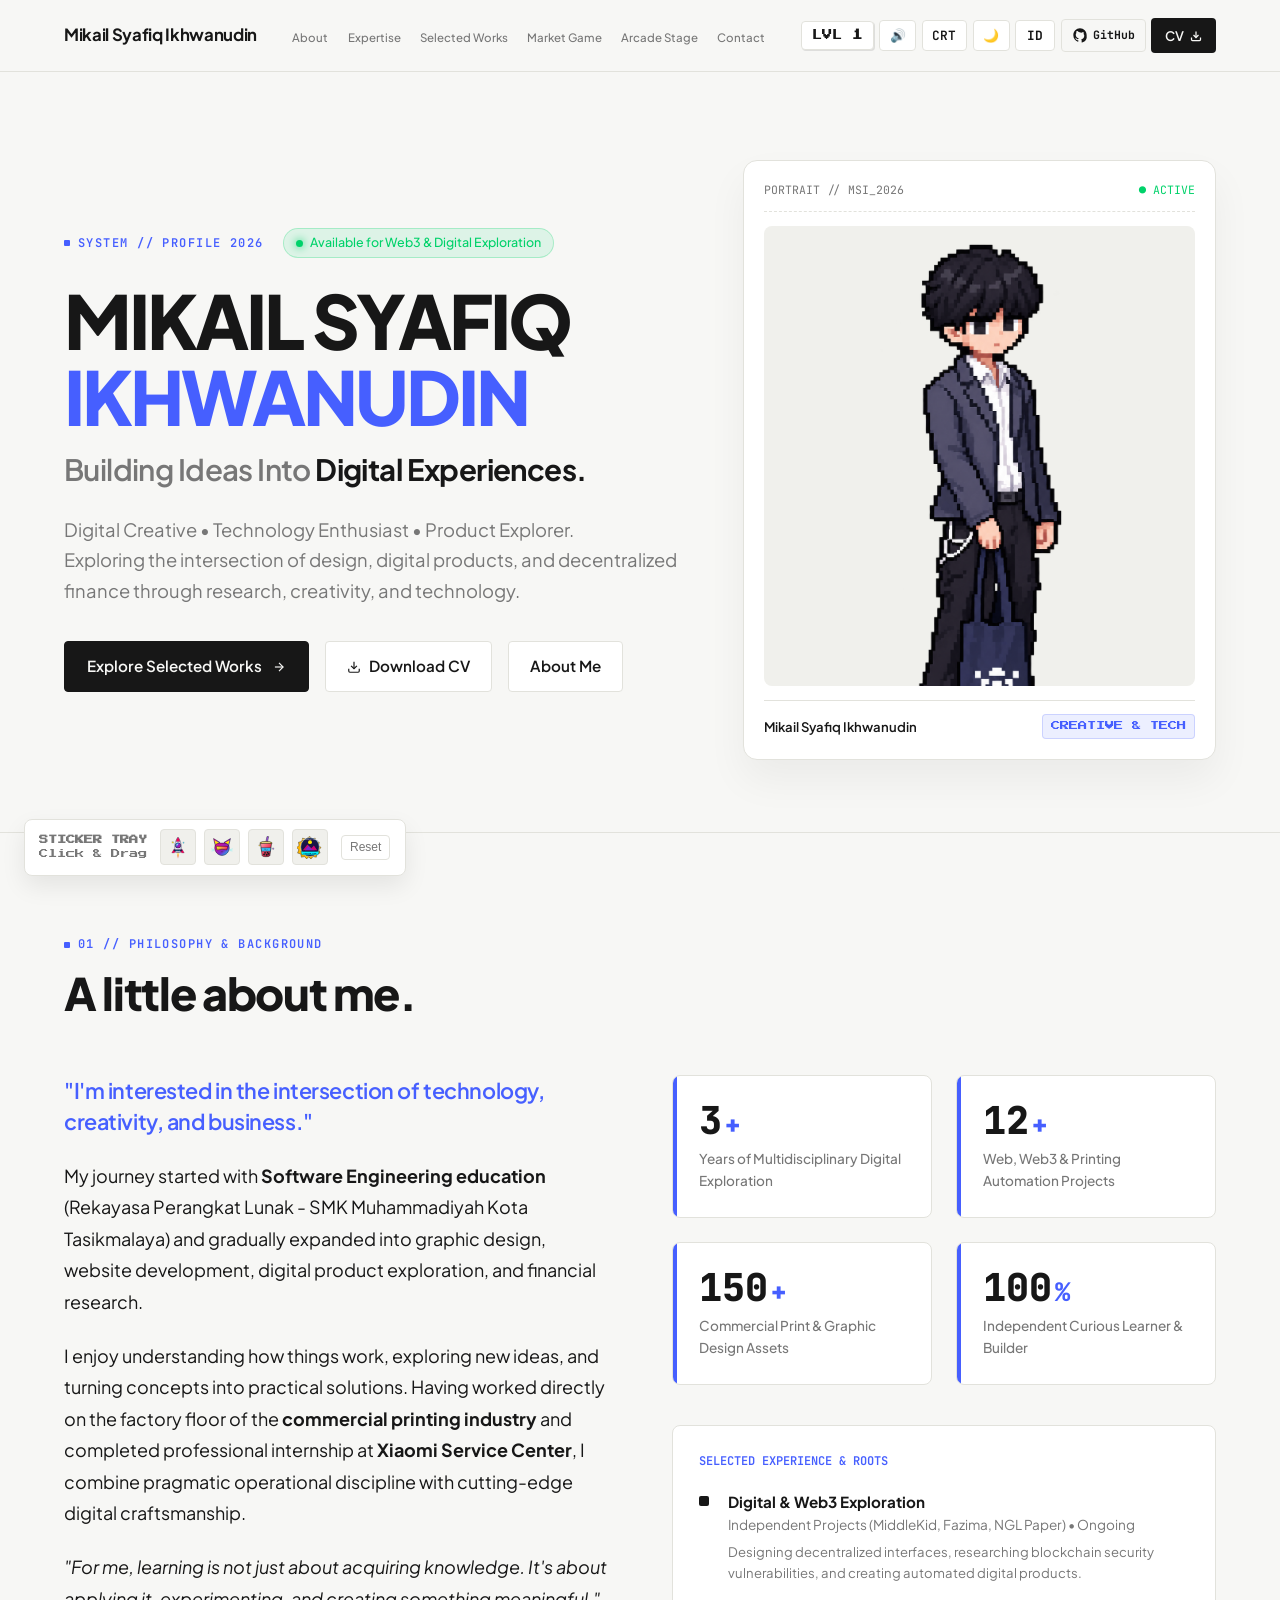
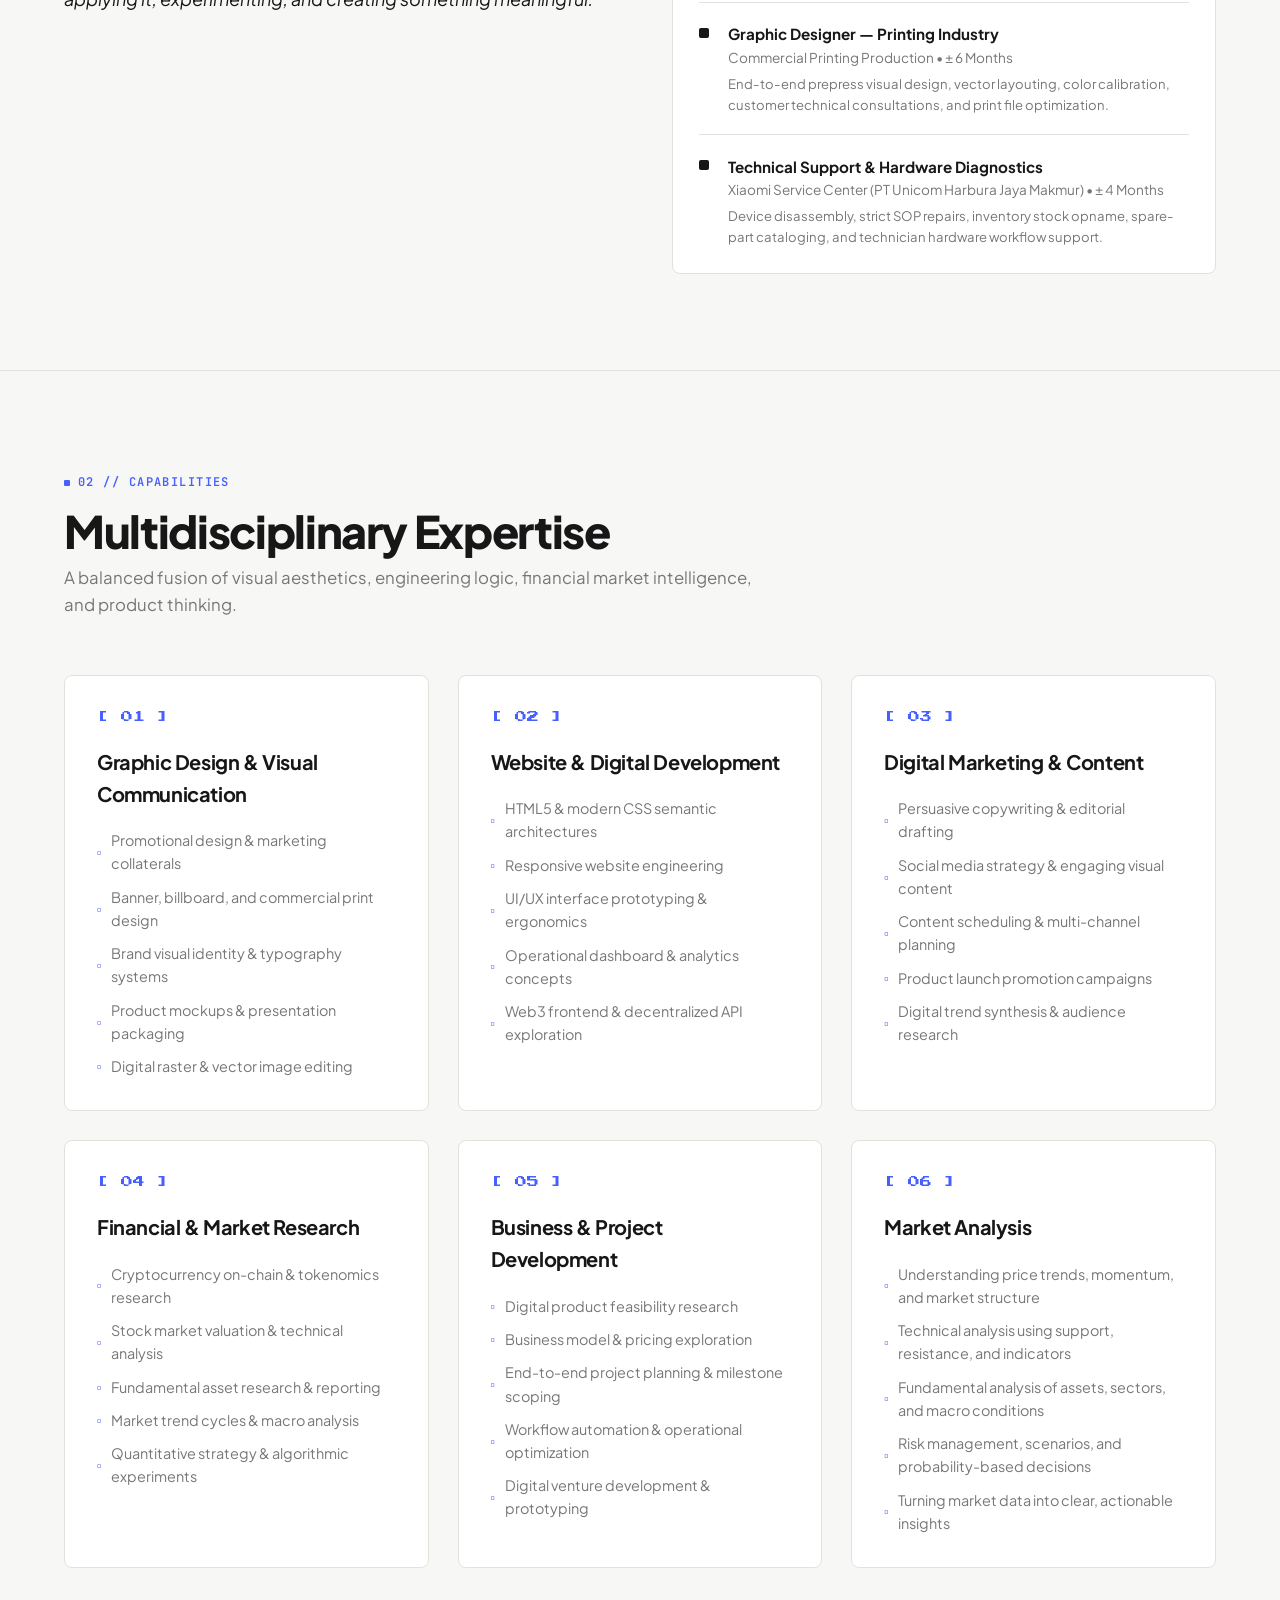
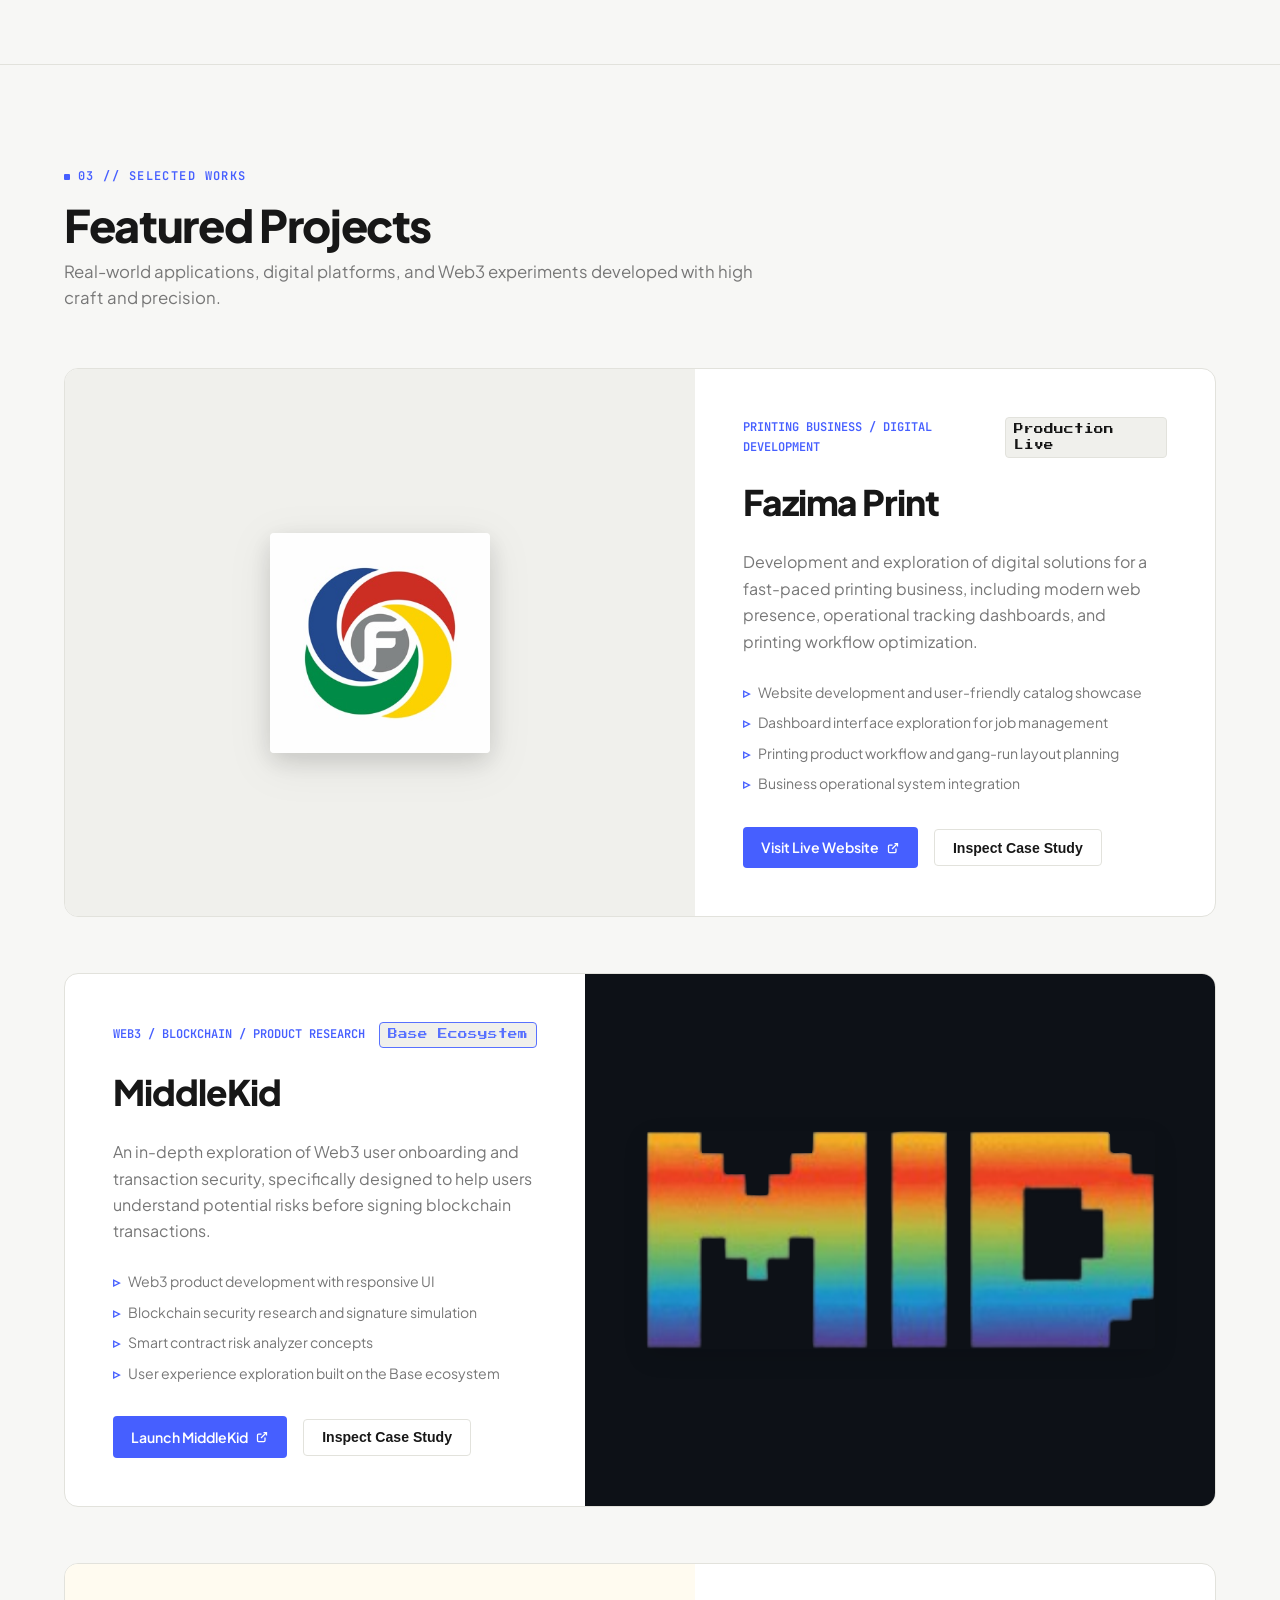
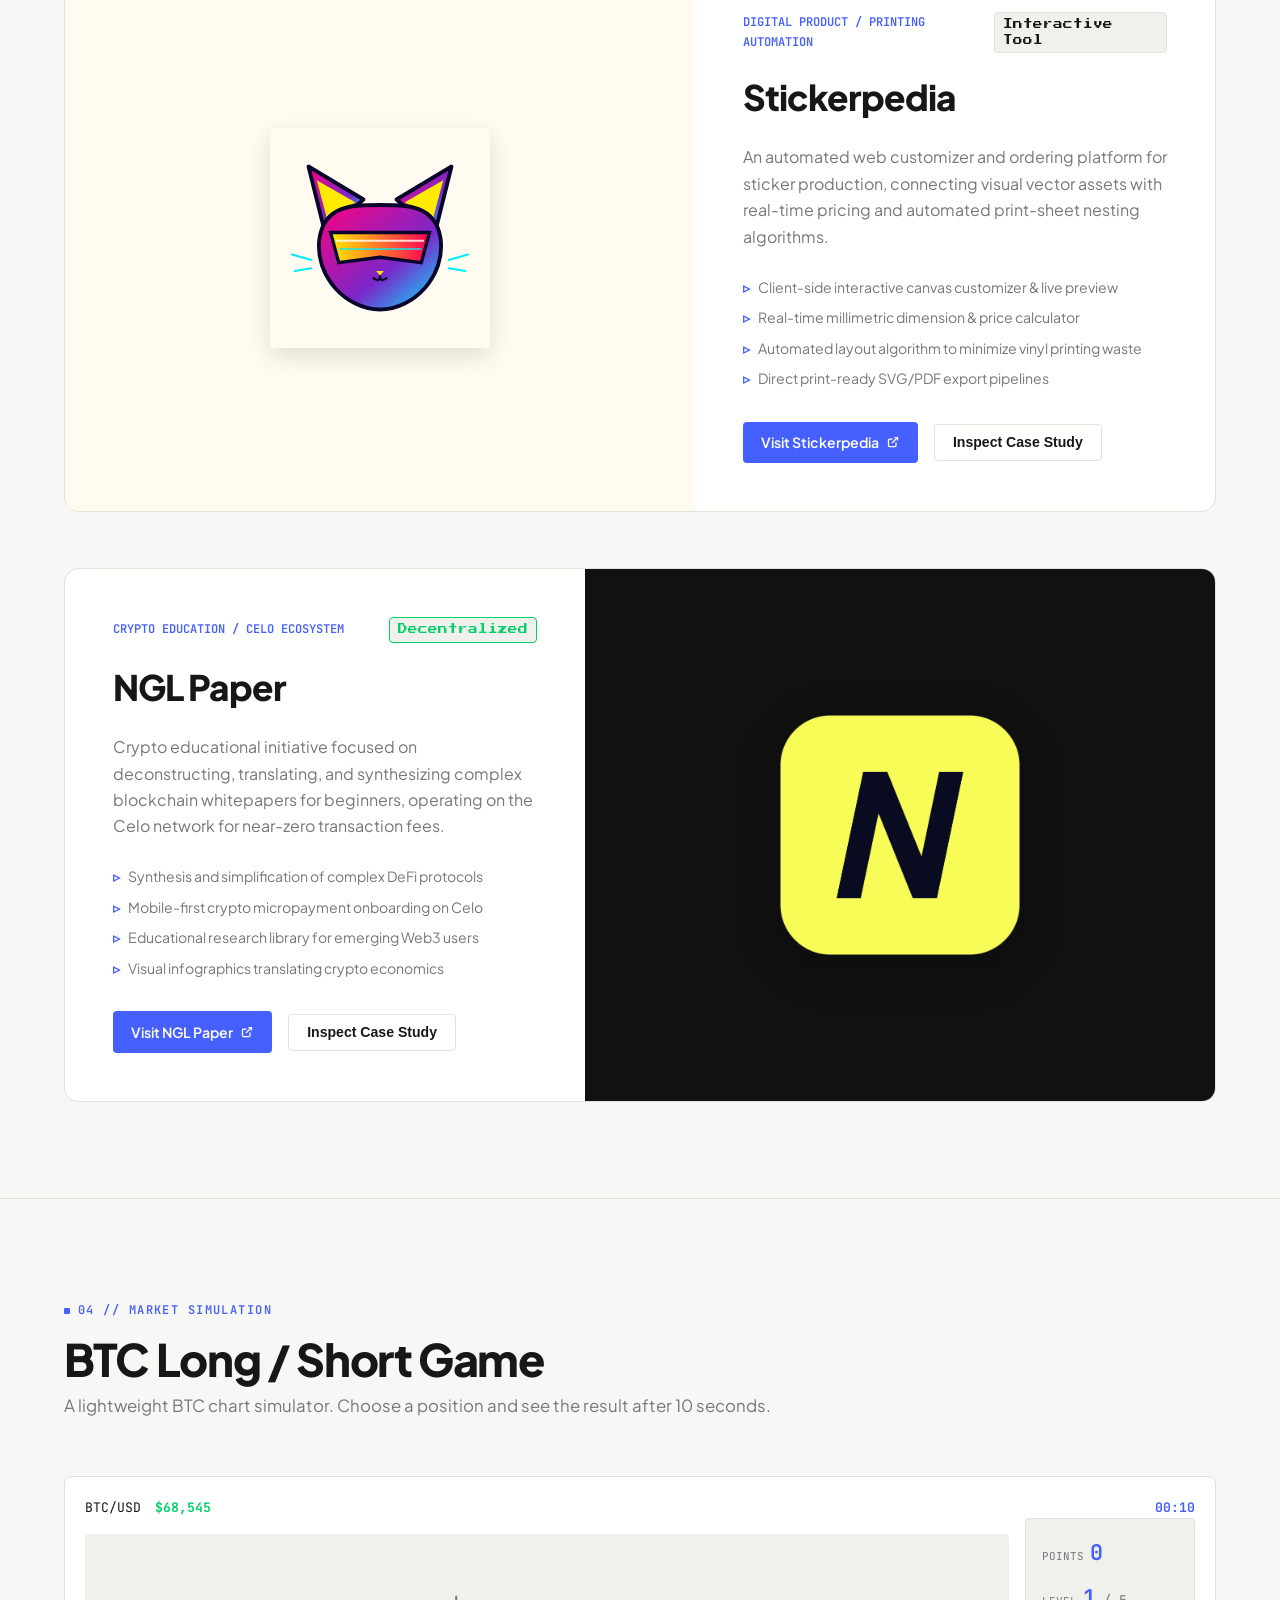
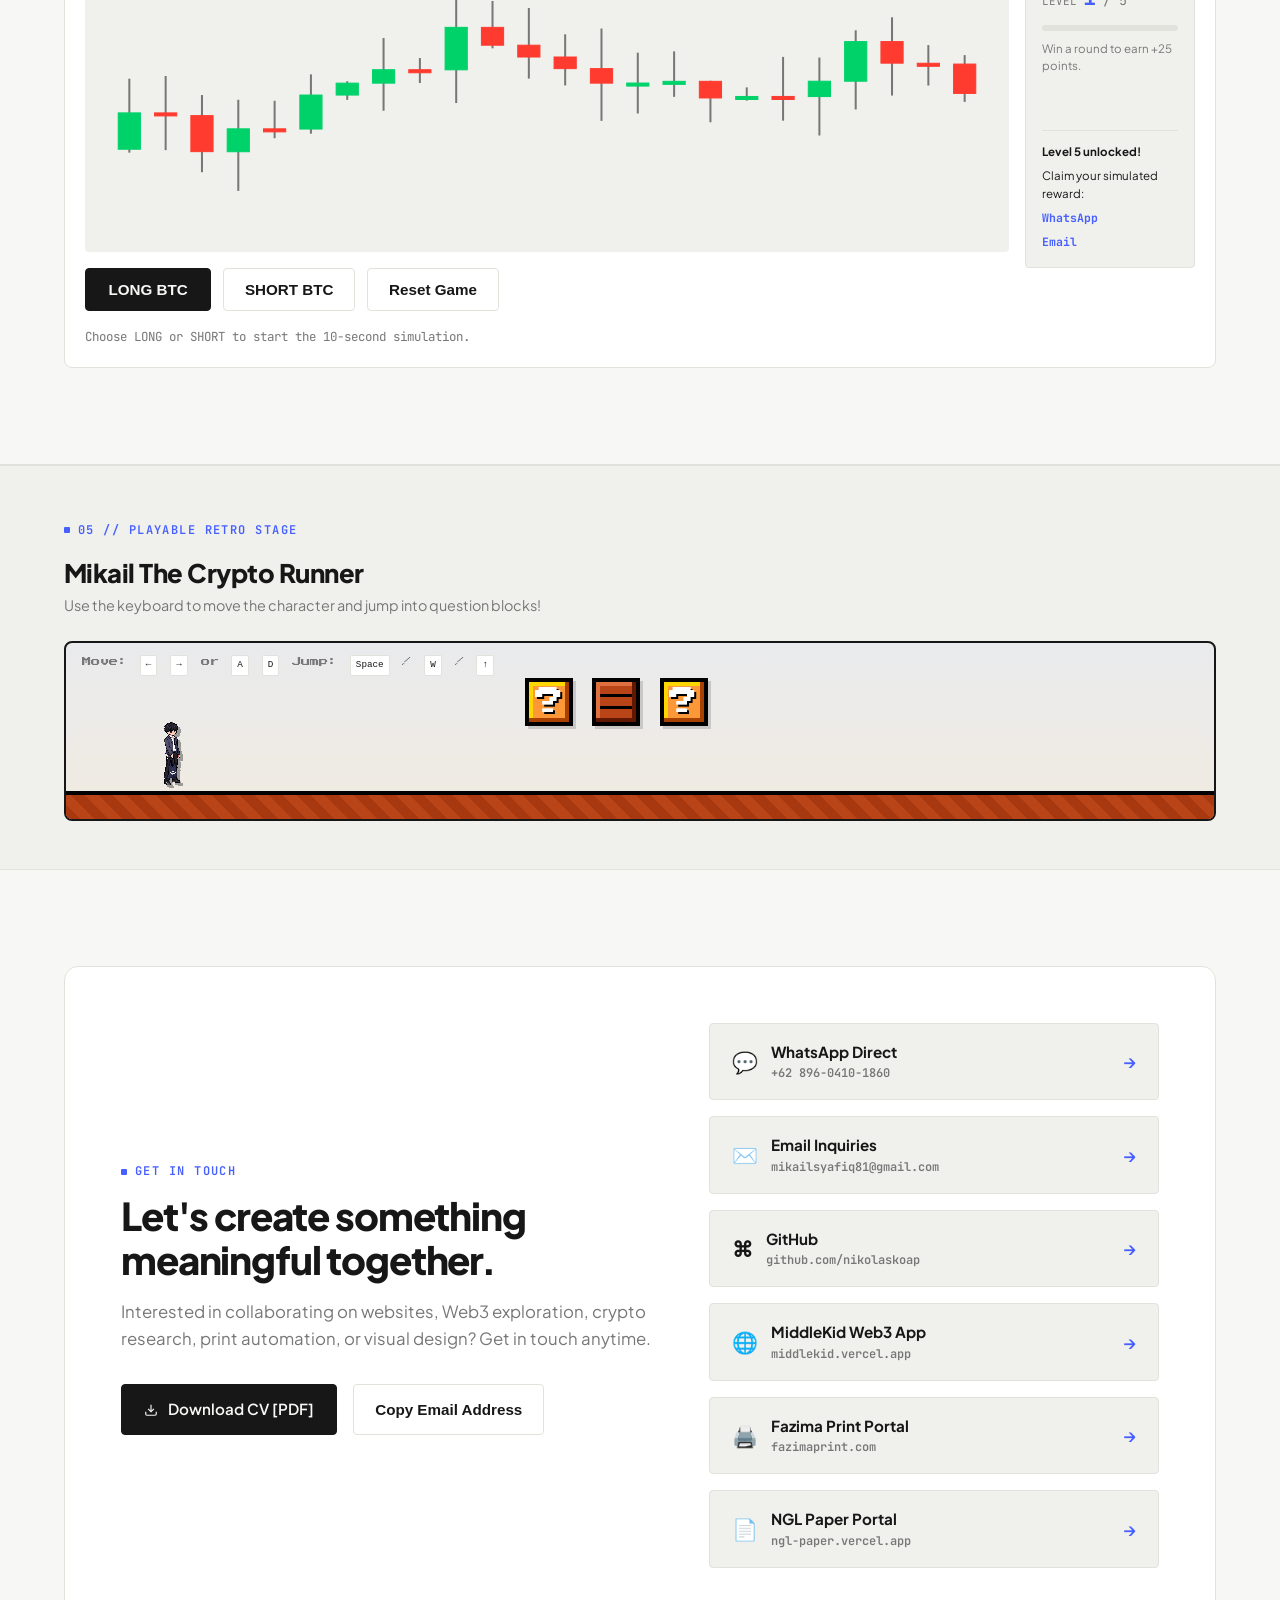
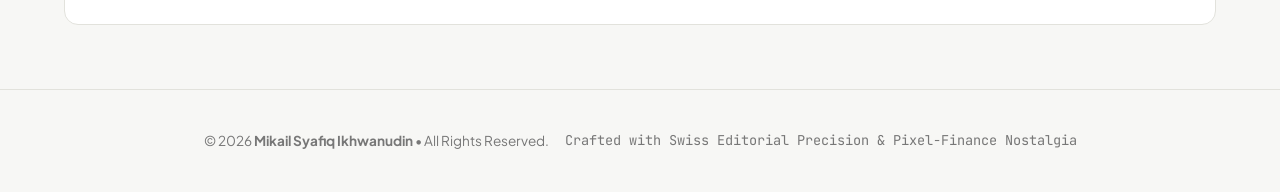
==== commit c2f39bf3: "Add files via upload" ====
--- a/portofolio/index.html
+++ b/portofolio/index.html
@@ -40,7 +40,12 @@
                 <span class="brand-text">Mikail Syafiq Ikhwanudin</span>
             </a>
 
-            <nav>
+            <button class="mobile-nav-toggle" type="button" aria-controls="primary-navigation" aria-expanded="false">
+                <span class="mobile-nav-icon" aria-hidden="true">☰</span>
+                <span data-en="Menu" data-id="Menu">Menu</span>
+            </button>
+
+            <nav id="primary-navigation" class="primary-navigation">
                 <ul class="nav-links">
                     <li><a href="#about" class="nav-link" data-en="About" data-id="Tentang">About</a></li>
                     <li><a href="#expertise" class="nav-link" data-en="Expertise" data-id="Keahlian">Expertise</a></li>
@@ -75,6 +80,11 @@
                 <button id="language-toggle-btn" class="hud-btn language-toggle" type="button" aria-label="Switch language">
                     ID
                 </button>
+
+                <a href="https://github.com/nikolaskoap" class="github-link" target="_blank" rel="noopener noreferrer" aria-label="GitHub Mikail Syafiq Ikhwanudin">
+                    <svg aria-hidden="true" width="16" height="16" viewBox="0 0 24 24" fill="currentColor"><path d="M12 2C6.48 2 2 6.58 2 12.24c0 4.52 2.87 8.35 6.84 9.7.5.1.68-.22.68-.49 0-.24-.01-.88-.01-1.73-2.78.62-3.37-1.37-3.37-1.37-.46-1.2-1.11-1.52-1.11-1.52-.91-.64.07-.63.07-.63 1 .07 1.53 1.05 1.53 1.05.9 1.58 2.35 1.12 2.92.86.09-.67.35-1.12.64-1.38-2.22-.26-4.56-1.14-4.56-5.06 0-1.12.39-2.03 1.03-2.75-.1-.26-.45-1.3.1-2.71 0 0 .84-.28 2.75 1.05A9.2 9.2 0 0 1 12 8.4c.85 0 1.71.12 2.51.36 1.91-1.33 2.75-1.05 2.75-1.05.55 1.41.2 2.45.1 2.71.64.72 1.03 1.63 1.03 2.75 0 3.93-2.35 4.8-4.58 5.05.36.32.68.94.68 1.9 0 1.37-.01 2.47-.01 2.8 0 .27.18.59.69.49A10.25 10.25 0 0 0 22 12.24C22 6.58 17.52 2 12 2Z"/></svg>
+                    <span>GitHub</span>
+                </a>
 
                 <!-- CV Download Button -->
                 <a href="assets/docs/CV_Mikail_Syafiq_Ikhwanudin.pdf" download="CV_Mikail_Syafiq_Ikhwanudin.pdf" class="btn-download-cv" title="Unduh Curriculum Vitae Lengkap">
@@ -542,29 +552,9 @@
                         <div class="pixel-q-block" style="width:48px; height:48px;"></div>
                     </div>
 
-                    <!-- Mario Runner Avatar -->
+                    <!-- Mikail Runner Avatar -->
                     <div id="mario-runner-char">
-                        <!-- Pixel SVG Mario/Mikail Runner Art -->
-                        <svg class="mario-pixel-art" viewBox="0 0 16 16">
-                            <!-- Cap & Hat -->
-                            <rect x="5" y="1" width="6" height="2" fill="#E52521"/>
-                            <rect x="4" y="2" width="9" height="1" fill="#E52521"/>
-                            <!-- Face -->
-                            <rect x="4" y="3" width="7" height="3" fill="#FFCC99"/>
-                            <rect x="9" y="4" width="2" height="1" fill="#000"/>
-                            <!-- Mustache & Hair -->
-                            <rect x="3" y="3" width="2" height="3" fill="#6A3805"/>
-                            <rect x="7" y="5" width="4" height="1" fill="#6A3805"/>
-                            <!-- Shirt -->
-                            <rect x="4" y="6" width="8" height="4" fill="#E52521"/>
-                            <!-- Overalls Blue -->
-                            <rect x="5" y="8" width="6" height="5" fill="#0026FF"/>
-                            <rect x="5" y="8" width="2" height="2" fill="#FBD000"/>
-                            <rect x="9" y="8" width="2" height="2" fill="#FBD000"/>
-                            <!-- Shoes -->
-                            <rect x="3" y="13" width="4" height="2" fill="#6A3805"/>
-                            <rect x="9" y="13" width="4" height="2" fill="#6A3805"/>
-                        </svg>
+                        <img class="runner-photo" src="assets/designs/foto.png" alt="Karakter pixel Mikail Syafiq Ikhwanudin" />
                     </div>
 
                     <!-- Ground -->
@@ -619,7 +609,19 @@
                             <span class="channel-arrow">→</span>
                         </a>
 
-                        <!-- Channel 3: MiddleKid Web3 -->
+                        <!-- Channel 3: GitHub -->
+                        <a href="https://github.com/nikolaskoap" target="_blank" rel="noopener noreferrer" class="channel-btn">
+                            <div class="channel-left">
+                                <span style="font-size:1.3rem;">⌘</span>
+                                <div>
+                                    <div style="font-weight:700;">GitHub</div>
+                                    <div style="font-size:0.75rem; color:var(--text-secondary); font-family:var(--font-mono);">github.com/nikolaskoap</div>
+                                </div>
+                            </div>
+                            <span class="channel-arrow">→</span>
+                        </a>
+
+                        <!-- Channel 4: MiddleKid Web3 -->
                         <a href="https://middlekid.vercel.app" target="_blank" rel="noopener noreferrer" class="channel-btn">
                             <div class="channel-left">
                                 <span style="font-size:1.3rem;">🌐</span>
@@ -631,7 +633,7 @@
                             <span class="channel-arrow">→</span>
                         </a>
 
-                        <!-- Channel 4: Fazima Print -->
+                        <!-- Channel 5: Fazima Print -->
                         <a href="https://fazimaprint.com/" target="_blank" rel="noopener noreferrer" class="channel-btn">
                             <div class="channel-left">
                                 <span style="font-size:1.3rem;">🖨️</span>
--- a/portofolio/css/styles.css
+++ b/portofolio/css/styles.css
@@ -174,6 +174,7 @@
     display: flex;
     align-items: center;
     justify-content: space-between;
+    gap: 1.25rem;
     width: 100%;
 }
 
@@ -200,20 +201,30 @@
     font-weight: 700;
     font-size: 1.05rem;
     letter-spacing: -0.02em;
+    white-space: nowrap;
+}
+
+.primary-navigation {
+    flex: 1 1 auto;
+    min-width: 0;
 }
 
 .nav-links {
     display: flex;
     align-items: center;
-    gap: 1.8rem;
+    justify-content: center;
+    gap: clamp(0.55rem, 1.5vw, 1.2rem);
     list-style: none;
+    margin: 0;
+    padding: 0;
 }
 
 .nav-link {
     text-decoration: none;
     color: var(--text-secondary);
-    font-size: 0.92rem;
+    font-size: clamp(0.72rem, 0.8vw, 0.88rem);
     font-weight: 500;
+    white-space: nowrap;
     transition: color var(--transition-fast);
     position: relative;
 }
@@ -226,7 +237,43 @@
 .header-actions {
     display: flex;
     align-items: center;
-    gap: 0.6rem;
+    flex: 0 0 auto;
+    gap: 0.35rem;
+}
+
+.github-link {
+    display: inline-flex;
+    align-items: center;
+    gap: 0.35rem;
+    padding: 0.42rem 0.6rem;
+    border: 1px solid var(--border-subtle);
+    border-radius: var(--radius-sm);
+    color: var(--text-primary);
+    font-family: var(--font-mono);
+    font-size: 0.72rem;
+    font-weight: 700;
+    text-decoration: none;
+    transition: all var(--transition-fast);
+}
+
+.github-link:hover {
+    border-color: var(--text-primary);
+    background: var(--bg-card);
+    transform: translateY(-1px);
+}
+
+.mobile-nav-toggle {
+    display: none;
+    align-items: center;
+    gap: 0.35rem;
+    border: 1px solid var(--border-subtle);
+    background: var(--bg-card);
+    color: var(--text-primary);
+    border-radius: var(--radius-sm);
+    padding: 0.42rem 0.6rem;
+    font-family: var(--font-mono);
+    font-size: 0.72rem;
+    font-weight: 700;
 }
 
 .hud-pill {
@@ -712,6 +759,39 @@
     pointer-events: none;
     z-index: 10000;
     animation: coinPop 0.7s cubic-bezier(0.25, 1, 0.5, 1) forwards;
+}
+
+.bitcoin-pop {
+    width: 42px;
+    height: 52px;
+    display: flex;
+    flex-direction: column;
+    align-items: center;
+    gap: 2px;
+    font-family: var(--font-pixel);
+}
+
+.bitcoin-pop-coin {
+    width: 34px;
+    height: 34px;
+    display: grid;
+    place-items: center;
+    background: #F7931A;
+    color: #111;
+    border: 3px solid #111;
+    border-radius: 50%;
+    box-shadow: inset -3px -3px 0 #B86B00, inset 3px 3px 0 #FFD866, 3px 3px 0 rgba(0,0,0,0.35);
+    font-size: 1.2rem;
+    font-weight: 900;
+}
+
+.bitcoin-pop-label {
+    padding: 1px 4px;
+    background: #111;
+    color: #FFD866;
+    border: 1px solid #F7931A;
+    font-size: 0.52rem;
+    letter-spacing: 0.08em;
 }
 
 @keyframes coinPop {
@@ -1753,15 +1833,19 @@
     position: absolute;
     bottom: 28px;
     left: 0;
-    width: 32px;
-    height: 40px;
+    width: 50px;
+    height: 74px;
     transform-origin: bottom center;
     transition: transform 0.03s linear;
 }
 
-.mario-pixel-art {
-    width: 32px;
-    height: 40px;
+.runner-photo {
+    display: block;
+    width: 50px;
+    height: 74px;
+    object-fit: contain;
+    image-rendering: pixelated;
+    filter: drop-shadow(3px 3px 0 rgba(0,0,0,0.35));
 }
 
 .stage-floating-blocks {
@@ -2025,6 +2109,21 @@
    RESPONSIVE MEDIA QUERIES
    ========================================================================== */
 @media (max-width: 992px) {
+    .header-inner {
+        gap: 0.7rem;
+    }
+    .nav-links {
+        gap: 0.55rem;
+    }
+    .nav-link {
+        font-size: 0.7rem;
+    }
+    .github-link span {
+        display: none;
+    }
+    .btn-download-cv {
+        padding-inline: 0.55rem;
+    }
     .hero-grid {
         grid-template-columns: 1fr;
         gap: 2.5rem;
@@ -2055,12 +2154,61 @@
 }
 
 @media (max-width: 768px) {
+    .site-header {
+        height: auto;
+        min-height: var(--header-height);
+    }
+    .header-inner {
+        position: relative;
+        min-height: var(--header-height);
+        flex-wrap: nowrap;
+    }
     .brand-text {
         font-size: 0.82rem;
-        white-space: nowrap;
+    }
+    .mobile-nav-toggle {
+        display: inline-flex;
+        margin-left: auto;
+        cursor: pointer;
+    }
+    .primary-navigation {
+        display: none;
+        position: absolute;
+        top: calc(100% - 0.25rem);
+        left: 0;
+        right: 0;
+        padding: 0.65rem;
+        background: var(--bg-overlay);
+        border: 1px solid var(--border-subtle);
+        border-radius: 0 0 var(--radius-md) var(--radius-md);
+        box-shadow: 0 14px 30px rgba(0, 0, 0, 0.12);
+        z-index: 10;
+    }
+    .primary-navigation.is-open {
+        display: block;
     }
     .nav-links {
-        display: none; /* Mobile Drawer / Compact */
+        display: grid;
+        grid-template-columns: repeat(2, minmax(0, 1fr));
+        gap: 0.35rem;
+    }
+    .nav-link {
+        display: block;
+        padding: 0.7rem 0.75rem;
+        border: 1px solid var(--border-subtle);
+        border-radius: var(--radius-sm);
+        font-size: 0.76rem;
+        background: var(--bg-card);
+    }
+    .header-actions {
+        gap: 0.25rem;
+    }
+    .header-actions .hud-pill,
+    .header-actions .btn-download-cv {
+        display: none;
+    }
+    .github-link {
+        padding: 0.45rem;
     }
     .hero-section {
         padding: 3.5rem 0 3rem;
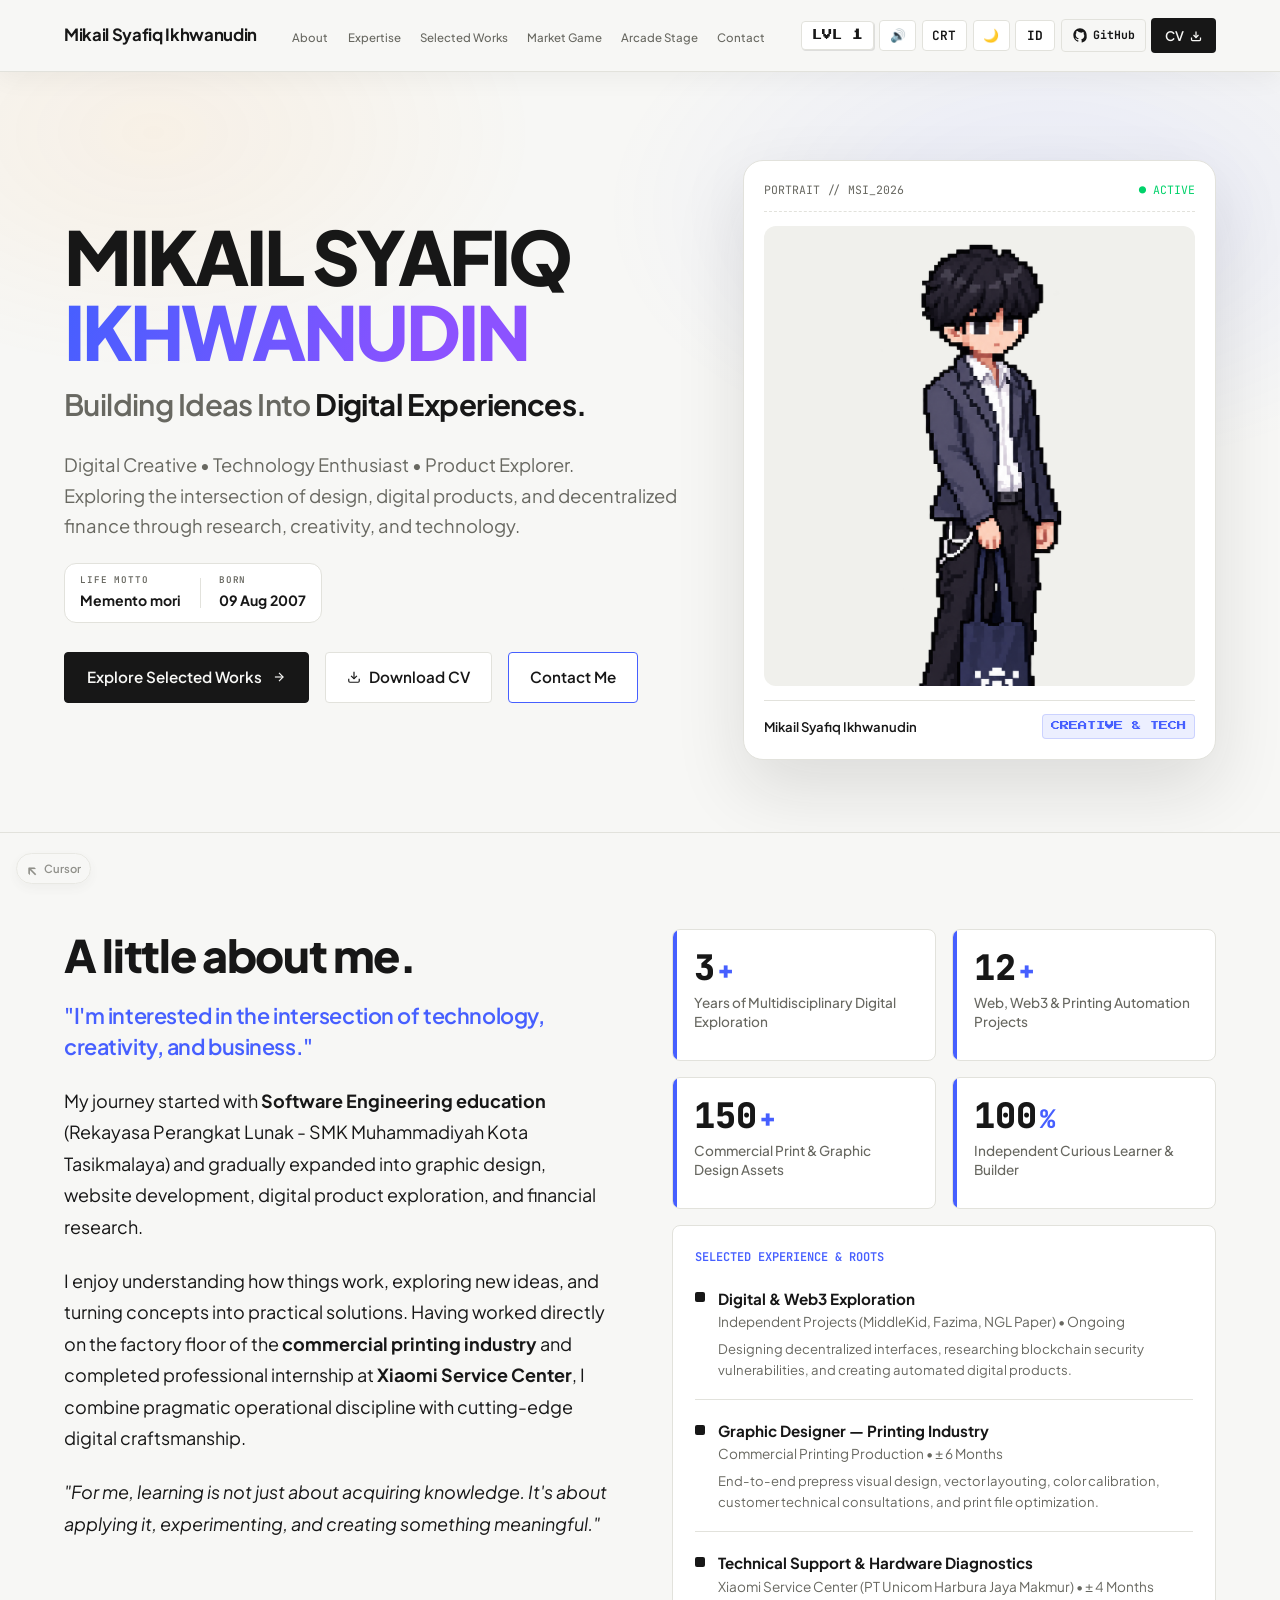
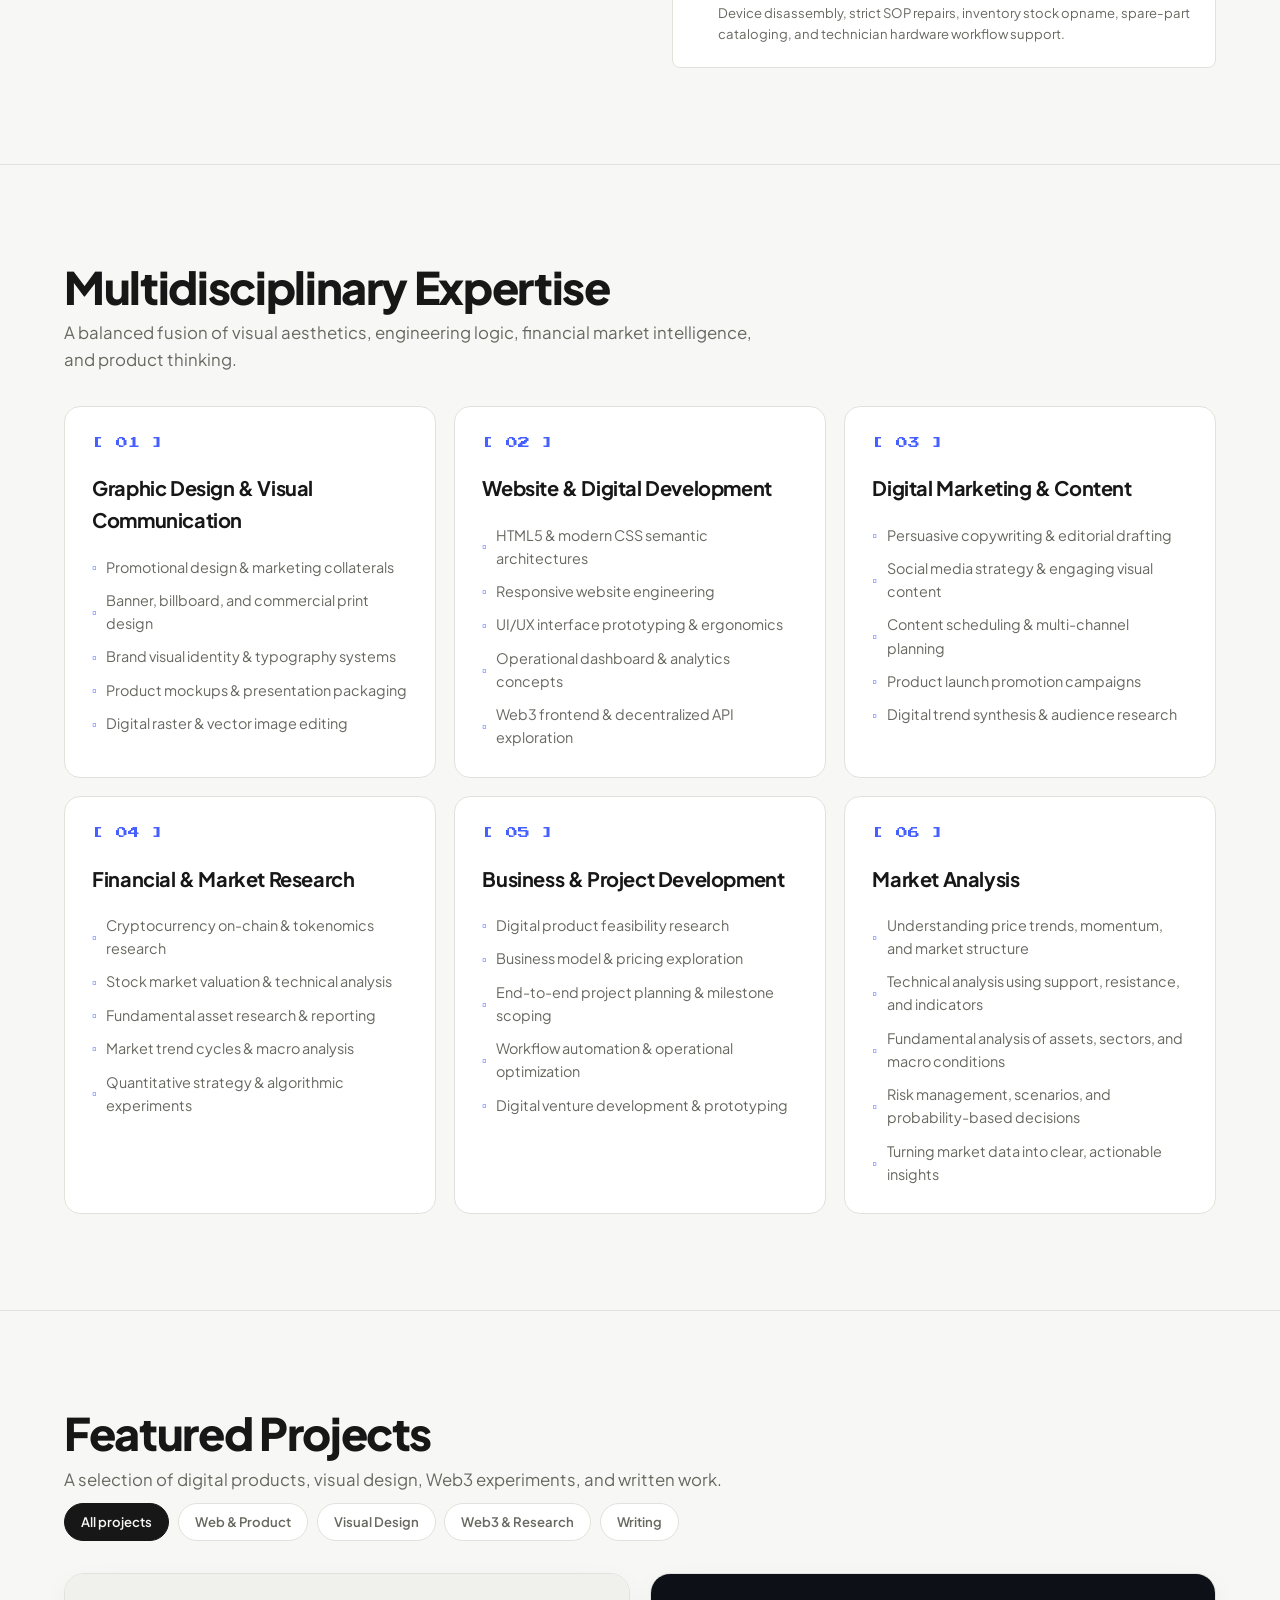
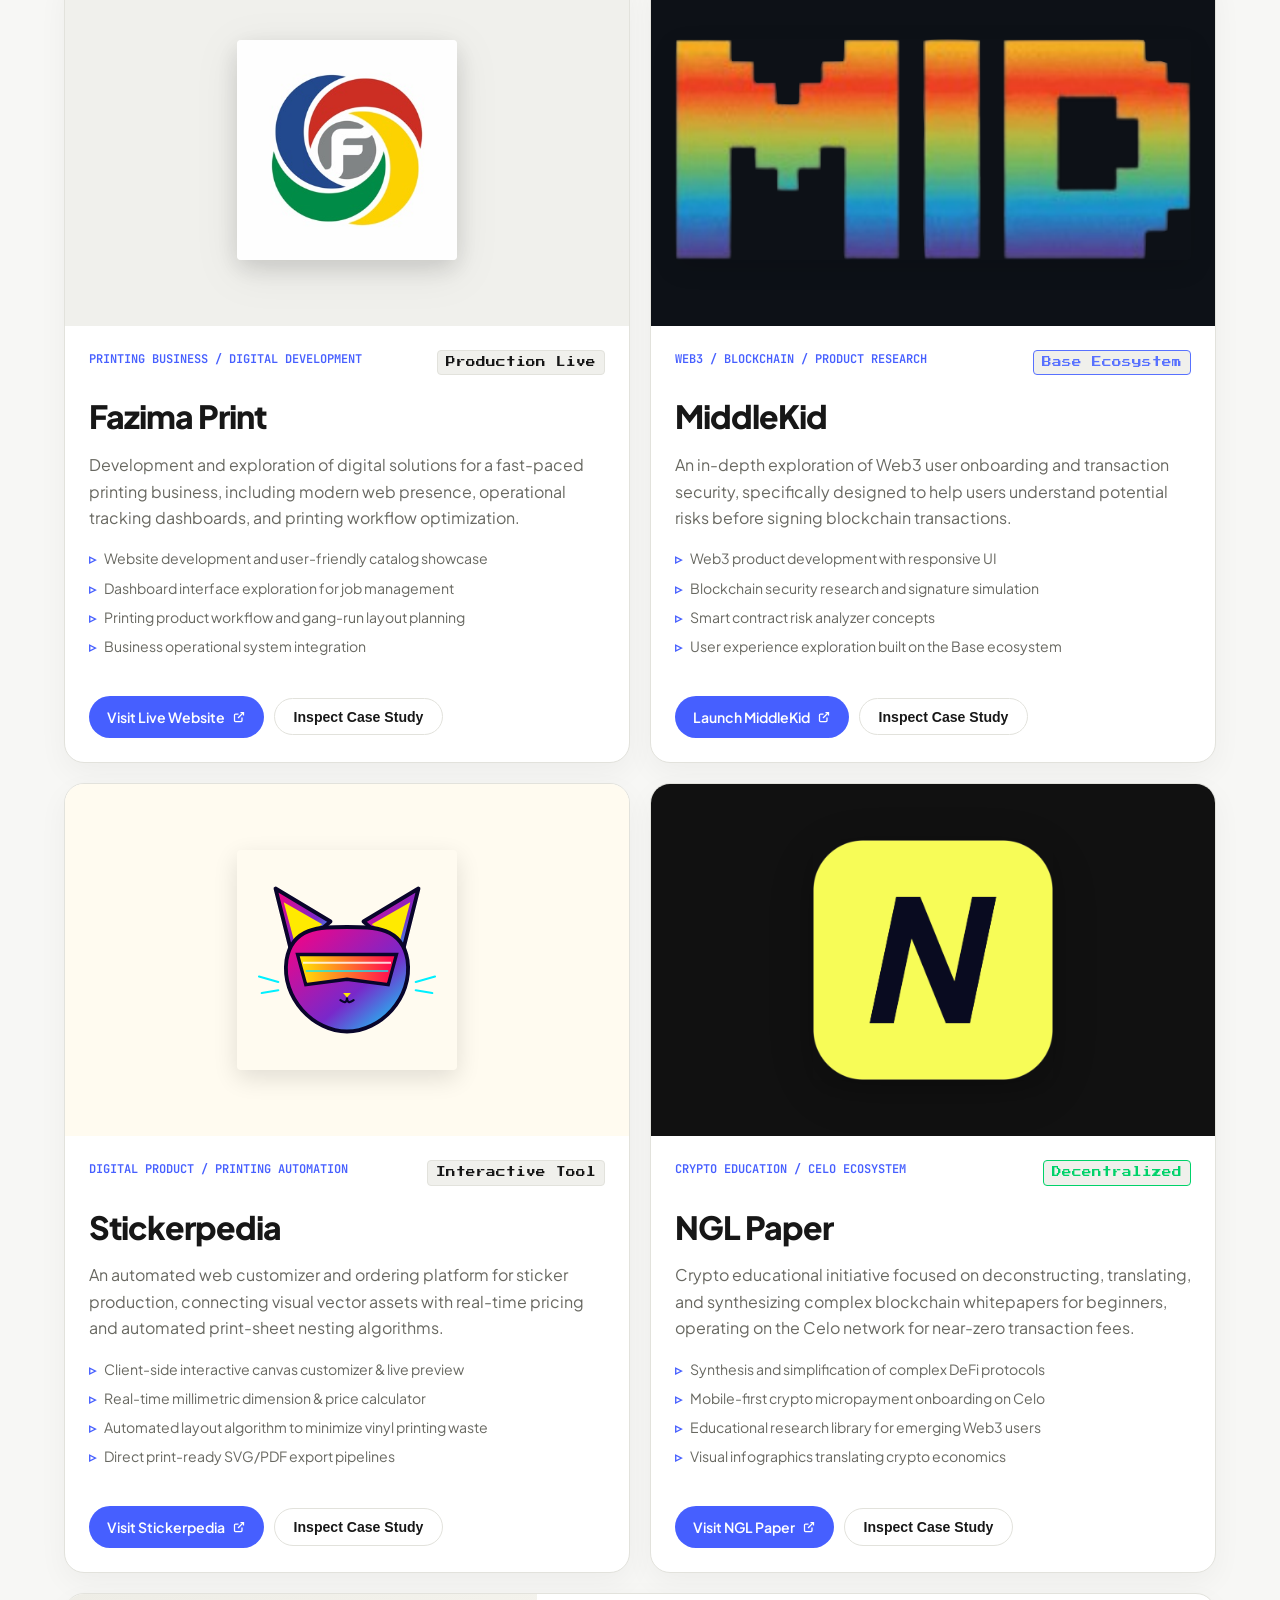
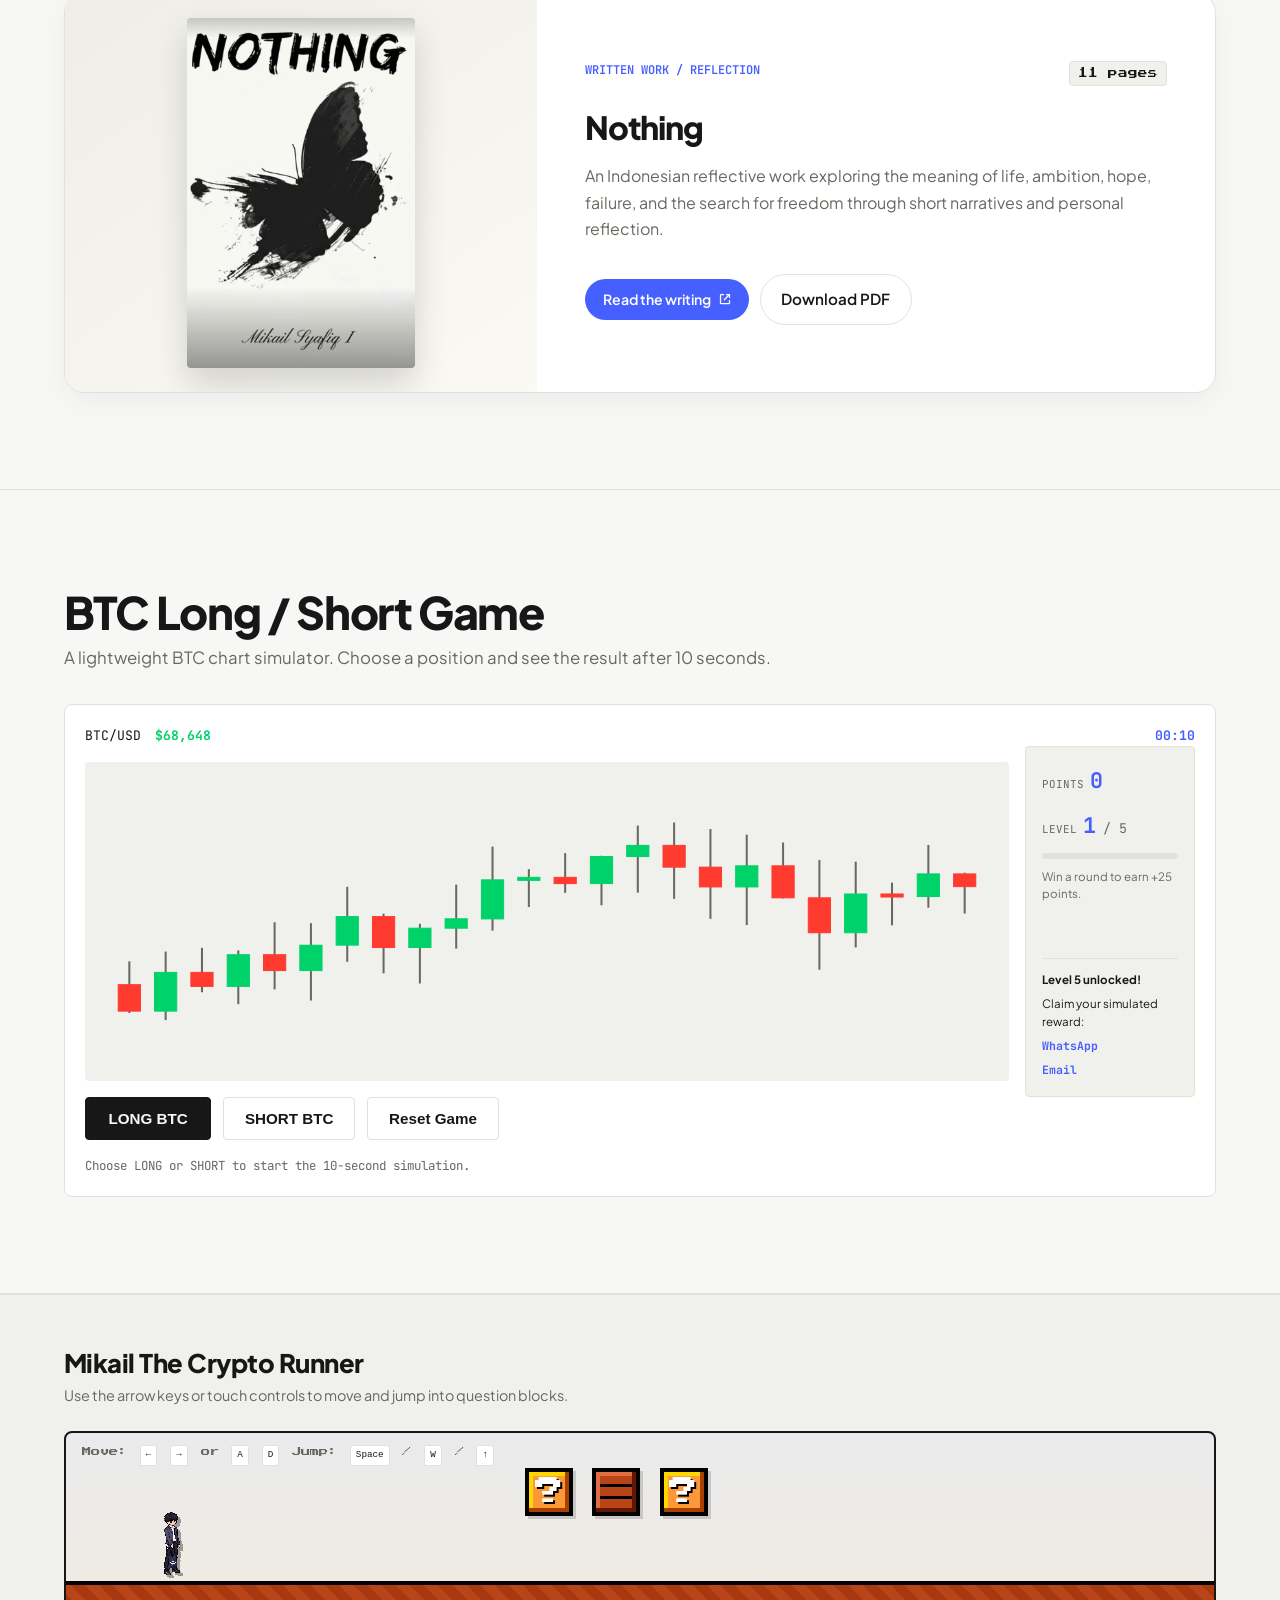
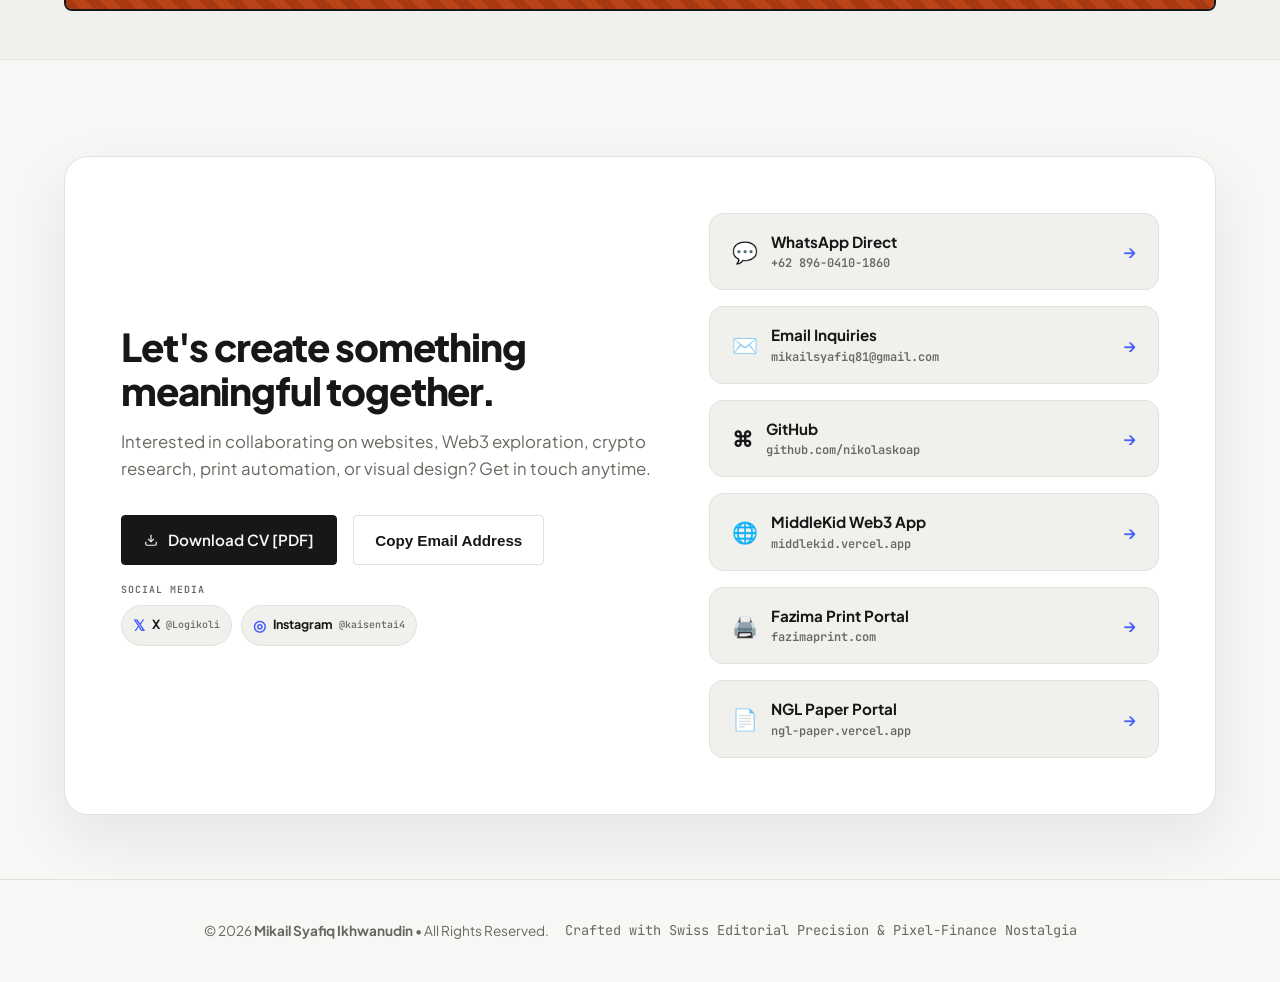
==== commit 438a4d6e: "Add files via upload" ====
--- a/portofolio/index.html
+++ b/portofolio/index.html
@@ -100,14 +100,6 @@
         <section id="hero" class="hero-section">
             <div class="container hero-grid">
                 <div class="hero-content">
-                    <div class="hero-meta">
-                    <span class="mono-label" data-en="SYSTEM // PROFILE 2026" data-id="SISTEM // PROFIL 2026">SYSTEM // PROFILE 2026</span>
-                        <div class="status-badge">
-                            <span class="status-dot"></span>
-                        <span data-en="Available for Web3 & Digital Exploration" data-id="Terbuka untuk Eksplorasi Web3 & Digital">Available for Web3 & Digital Exploration</span>
-                        </div>
-                    </div>
-
                     <h1 class="hero-name-primary">
                         MIKAIL SYAFIQ<br>
                         <span class="name-accent">IKHWANUDIN</span>
@@ -121,6 +113,18 @@
                         Digital Creative &bull; Technology Enthusiast &bull; Product Explorer.<br>
                         Exploring the intersection of design, digital products, and decentralized finance through research, creativity, and technology.
                     </p>
+
+                    <div class="hero-personal-details" aria-label="Personal details">
+                        <div class="hero-personal-detail">
+                            <span class="hero-personal-label" data-en="LIFE MOTTO" data-id="MOTO HIDUP">LIFE MOTTO</span>
+                            <strong>Memento mori</strong>
+                        </div>
+                        <span class="hero-personal-divider" aria-hidden="true"></span>
+                        <div class="hero-personal-detail">
+                            <span class="hero-personal-label" data-en="BORN" data-id="TANGGAL LAHIR">BORN</span>
+                            <time datetime="2007-08-09" data-en="09 Aug 2007" data-id="09 Agu 2007">09 Aug 2007</time>
+                        </div>
+                    </div>
 
                     <div class="hero-actions">
                         <a href="#works" class="btn-primary">
@@ -133,8 +137,8 @@
                             <span data-en="Download CV" data-id="Unduh CV">Download CV</span>
                         </a>
 
-                        <a href="#about" class="btn-secondary">
-                            <span data-en="About Me" data-id="Tentang Saya">About Me</span>
+                        <a href="#contact" class="btn-secondary">
+                            <span data-en="Contact Me" data-id="Hubungi Saya">Contact Me</span>
                         </a>
                     </div>
                 </div>
@@ -159,25 +163,25 @@
         <!-- B. ABOUT ME SECTION -->
         <section id="about" class="section">
             <div class="container">
-                <div class="section-header">
-                    <span class="mono-label section-label" data-en="01 // PHILOSOPHY & BACKGROUND" data-id="01 // FILOSOFI & LATAR BELAKANG">01 // PHILOSOPHY & BACKGROUND</span>
-                    <h2 class="section-title" data-en="A little about me." data-id="Sedikit tentang saya.">A little about me.</h2>
-                </div>
-
                 <div class="about-grid">
-                    <div class="about-narrative">
-                        <p class="lead">
-                            "I'm interested in the intersection of technology, creativity, and business."
-                        </p>
-                        <p>
-                            My journey started with <strong>Software Engineering education</strong> (Rekayasa Perangkat Lunak - SMK Muhammadiyah Kota Tasikmalaya) and gradually expanded into graphic design, website development, digital product exploration, and financial research.
-                        </p>
-                        <p>
-                            I enjoy understanding how things work, exploring new ideas, and turning concepts into practical solutions. Having worked directly on the factory floor of the <strong>commercial printing industry</strong> and completed professional internship at <strong>Xiaomi Service Center</strong>, I combine pragmatic operational discipline with cutting-edge digital craftsmanship.
-                        </p>
-                        <p>
-                            <em>"For me, learning is not just about acquiring knowledge. It's about applying it, experimenting, and creating something meaningful."</em>
-                        </p>
+                    <div class="about-main">
+                        <div class="section-header">
+                            <h2 class="section-title" data-en="A little about me." data-id="Sedikit tentang saya.">A little about me.</h2>
+                        </div>
+                        <div class="about-narrative">
+                            <p class="lead">
+                                "I'm interested in the intersection of technology, creativity, and business."
+                            </p>
+                            <p>
+                                My journey started with <strong>Software Engineering education</strong> (Rekayasa Perangkat Lunak - SMK Muhammadiyah Kota Tasikmalaya) and gradually expanded into graphic design, website development, digital product exploration, and financial research.
+                            </p>
+                            <p>
+                                I enjoy understanding how things work, exploring new ideas, and turning concepts into practical solutions. Having worked directly on the factory floor of the <strong>commercial printing industry</strong> and completed professional internship at <strong>Xiaomi Service Center</strong>, I combine pragmatic operational discipline with cutting-edge digital craftsmanship.
+                            </p>
+                            <p>
+                                <em>"For me, learning is not just about acquiring knowledge. It's about applying it, experimenting, and creating something meaningful."</em>
+                            </p>
+                        </div>
                     </div>
 
                     <div class="about-side">
@@ -241,7 +245,6 @@
         <section id="expertise" class="section">
             <div class="container">
                 <div class="section-header">
-                    <span class="mono-label section-label" data-en="02 // CAPABILITIES" data-id="02 // KEMAMPUAN">02 // CAPABILITIES</span>
                     <h2 class="section-title" data-en="Multidisciplinary Expertise" data-id="Keahlian Multidisipliner">Multidisciplinary Expertise</h2>
                     <p class="section-subtitle" data-en="A balanced fusion of visual aesthetics, engineering logic, financial market intelligence, and product thinking." data-id="Perpaduan antara estetika visual, logika engineering, kecerdasan pasar keuangan, dan pemikiran produk.">A balanced fusion of visual aesthetics, engineering logic, financial market intelligence, and product thinking.</p>
                 </div>
@@ -331,14 +334,21 @@
         <section id="works" class="section">
             <div class="container">
                 <div class="section-header">
-                    <span class="mono-label section-label" data-en="03 // SELECTED WORKS" data-id="03 // KARYA PILIHAN">03 // SELECTED WORKS</span>
                     <h2 class="section-title" data-en="Featured Projects" data-id="Proyek Unggulan">Featured Projects</h2>
-                    <p class="section-subtitle" data-en="Real-world applications, digital platforms, and Web3 experiments developed with high craft and precision." data-id="Aplikasi nyata, platform digital, dan eksperimen Web3 yang dikembangkan dengan ketelitian dan kualitas tinggi.">Real-world applications, digital platforms, and Web3 experiments developed with high craft and precision.</p>
+                    <p class="section-subtitle" data-en="A selection of digital products, visual design, Web3 experiments, and written work." data-id="Pilihan produk digital, desain visual, eksperimen Web3, dan karya tulis.">A selection of digital products, visual design, Web3 experiments, and written work.</p>
+                </div>
+
+                <div class="project-filters" role="group" aria-label="Filter projects">
+                    <button class="project-filter is-active" type="button" data-project-filter="all" aria-pressed="true" data-en="All projects" data-id="Semua proyek">All projects</button>
+                    <button class="project-filter" type="button" data-project-filter="web" aria-pressed="false" data-en="Web & Product" data-id="Web & Produk">Web & Product</button>
+                    <button class="project-filter" type="button" data-project-filter="design" aria-pressed="false" data-en="Visual Design" data-id="Desain Visual">Visual Design</button>
+                    <button class="project-filter" type="button" data-project-filter="web3" aria-pressed="false" data-en="Web3 & Research" data-id="Web3 & Riset">Web3 & Research</button>
+                    <button class="project-filter" type="button" data-project-filter="writing" aria-pressed="false" data-en="Writing" data-id="Karya Tulis">Writing</button>
                 </div>
 
                 <div class="projects-list">
                     <!-- Project 01: FAZIMA PRINT -->
-                    <div class="project-card">
+                    <div class="project-card" data-category="web design automation">
                         <div class="project-visual">
                             <img src="assets/designs/fazimaprint.jpg" alt="Fazima Print Logo & Branding" class="project-img" style="max-height: 220px; object-fit: contain; border-radius: var(--radius-sm); filter: drop-shadow(0 10px 20px rgba(0,0,0,0.08));">
                         </div>
@@ -372,7 +382,7 @@
                     </div>
 
                     <!-- Project 02: MIDDLEKID -->
-                    <div class="project-card reversed">
+                    <div class="project-card reversed" data-category="web web3 research">
                         <div class="project-visual" style="background: #0D1117;">
                             <img src="assets/projects/middlekid.png" alt="MiddleKid Web3 Security Platform Preview" class="project-img">
                         </div>
@@ -406,7 +416,7 @@
                     </div>
 
                     <!-- Project 03: STICKERPEDIA -->
-                    <div class="project-card">
+                    <div class="project-card" data-category="web design automation">
                         <div class="project-visual" style="background: #FFFBF0;">
                             <img src="assets/stickers/sample-cybercat.svg" alt="Stickerpedia SVG Customizer Asset" class="project-img" style="max-height:220px;">
                         </div>
@@ -440,7 +450,7 @@
                     </div>
 
                     <!-- Project 04: NGL PAPER (CRYPTO EDUCATION) -->
-                    <div class="project-card reversed">
+                    <div class="project-card reversed" data-category="web3 research design">
                         <div class="project-visual" style="background: #111;">
                             <img src="assets/designs/NGLPAPER.png" alt="NGL Paper Crypto Research Graphic" class="project-img" style="max-height: 240px; object-fit: contain; filter: drop-shadow(0 10px 20px rgba(0,0,0,0.2));">
                         </div>
@@ -472,6 +482,30 @@
                             </div>
                         </div>
                     </div>
+
+                    <!-- Written work: NOTHING -->
+                    <article class="project-card project-writing-card" data-category="writing">
+                        <div class="project-visual writing-poster-visual">
+                            <img src="assets/writings/nothing-poster.png" alt="Poster karya tulis Nothing karya Mikail Syafiq Ikhwanudin" class="project-img">
+                        </div>
+                        <div class="project-info">
+                            <div>
+                                <div class="project-header-top">
+                                    <span class="project-category" data-en="Written Work / Reflection" data-id="Karya Tulis / Refleksi">Written Work / Reflection</span>
+                                    <span class="project-badge" data-en="11 pages" data-id="11 halaman">11 pages</span>
+                                </div>
+                                <h3 class="project-title">Nothing</h3>
+                                <p class="project-desc" data-en="An Indonesian reflective work exploring the meaning of life, ambition, hope, failure, and the search for freedom through short narratives and personal reflection." data-id="Karya reflektif berbahasa Indonesia tentang makna hidup, ambisi, harapan, kegagalan, dan pencarian kebebasan melalui narasi serta refleksi pribadi.">An Indonesian reflective work exploring the meaning of life, ambition, hope, failure, and the search for freedom through short narratives and personal reflection.</p>
+                            </div>
+                            <div class="project-actions">
+                                <a href="assets/writings/nothing.pdf" target="_blank" rel="noopener noreferrer" class="btn-project-link">
+                                    <span data-en="Read the writing" data-id="Baca Karya Tulis">Read the writing</span>
+                                    <svg width="12" height="12" viewBox="0 0 24 24" fill="none" stroke="currentColor" stroke-width="2.5" aria-hidden="true"><path d="M14 3h7v7"/><path d="M10 14 21 3"/><path d="M21 14v6a1 1 0 0 1-1 1H4a1 1 0 0 1-1-1V4a1 1 0 0 1 1-1h6"/></svg>
+                                </a>
+                                <a href="assets/writings/nothing.pdf" download="Nothing-Mikail-Syafiq.pdf" class="btn-secondary" data-en="Download PDF" data-id="Unduh PDF">Download PDF</a>
+                            </div>
+                        </div>
+                    </article>
                 </div>
             </div>
         </section>
@@ -480,7 +514,6 @@
         <section id="archive" class="section">
             <div class="container">
                 <div class="section-header">
-                    <span class="mono-label section-label" data-en="04 // MARKET SIMULATION" data-id="04 // SIMULASI PASAR">04 // MARKET SIMULATION</span>
                     <h2 class="section-title" data-en="BTC Long / Short Game" data-id="Game Long / Short BTC">BTC Long / Short Game</h2>
                     <p class="section-subtitle" data-en="A lightweight BTC chart simulator. Choose a position and see the result after 10 seconds." data-id="Simulasi chart BTC sederhana. Pilih posisi dan lihat hasilnya setelah 10 detik.">A lightweight BTC chart simulator. Choose a position and see the result after 10 seconds.</p>
                 </div>
@@ -530,9 +563,8 @@
         <section id="arcade" class="arcade-runner-section">
             <div class="container">
                 <div class="section-header" style="margin-bottom: 1.5rem;">
-                    <span class="mono-label section-label" data-en="05 // PLAYABLE RETRO STAGE" data-id="05 // STAGE RETRO INTERAKTIF">05 // PLAYABLE RETRO STAGE</span>
                     <h3 style="font-size:1.6rem; font-weight:800; letter-spacing:-0.02em;" data-en="Mikail The Crypto Runner" data-id="Mikail The Crypto Runner">Mikail The Crypto Runner</h3>
-                    <p style="font-size:0.9rem; color:var(--text-secondary);" data-en="Use the keyboard to move the character and jump into question blocks!" data-id="Gunakan keyboard untuk menggerakkan karakter dan lompat ke blok tanda tanya!">Use the keyboard to move the character and jump into question blocks!</p>
+                    <p style="font-size:0.9rem; color:var(--text-secondary);" data-en="Use the arrow keys or touch controls to move and jump into question blocks." data-id="Gunakan tombol panah atau kontrol sentuh untuk bergerak dan melompat ke blok tanda tanya.">Use the arrow keys or touch controls to move and jump into question blocks.</p>
                 </div>
 
                 <div id="mario-arcade-stage" class="arcade-stage-wrapper">
@@ -560,6 +592,20 @@
                     <!-- Ground -->
                     <div class="arcade-ground"></div>
                 </div>
+                <div class="arcade-touch-controls" role="group" aria-label="Runner touch controls">
+                    <button class="touch-control-btn" type="button" data-runner-control="ArrowLeft" aria-pressed="false">
+                        <span aria-hidden="true">←</span>
+                        <small data-en="Left" data-id="Kiri">Left</small>
+                    </button>
+                    <button class="touch-control-btn" type="button" data-runner-control="ArrowRight" aria-pressed="false">
+                        <span aria-hidden="true">→</span>
+                        <small data-en="Right" data-id="Kanan">Right</small>
+                    </button>
+                    <button class="touch-control-btn touch-control-jump" type="button" data-runner-control="jump">
+                        <span aria-hidden="true">↑</span>
+                        <small data-en="Jump" data-id="Lompat">Jump</small>
+                    </button>
+                </div>
             </div>
         </section>
 
@@ -568,7 +614,6 @@
             <div class="container">
                 <div class="contact-card">
                     <div class="contact-left">
-                        <span class="mono-label" style="margin-bottom:0.8rem;" data-en="GET IN TOUCH" data-id="HUBUNGI SAYA">GET IN TOUCH</span>
                         <h2 class="contact-headline" data-en="Let's create something meaningful together." data-id="Mari menciptakan sesuatu yang bermakna bersama.">Let's create something meaningful together.</h2>
                         <p class="contact-subtext" data-en="Interested in collaborating on websites, Web3 exploration, crypto research, print automation, or visual design? Get in touch anytime." data-id="Tertarik berkolaborasi untuk proyek website, eksplorasi Web3, riset kripto, otomasi percetakan, atau desain visual? Hubungi saya kapan saja.">
                             Interested in collaborating on websites, Web3 exploration, crypto research, print automation, or visual design? Get in touch anytime.
@@ -582,6 +627,21 @@
                                 <span data-en="Copy Email Address" data-id="Salin Alamat Email">Copy Email Address</span>
                             </button>
                         </div>
+                        <div class="contact-socials" aria-label="Social media">
+                            <span class="contact-social-label" data-en="SOCIAL MEDIA" data-id="MEDIA SOSIAL">SOCIAL MEDIA</span>
+                            <div class="contact-social-links">
+                                <a href="https://x.com/Logikoli" target="_blank" rel="noopener noreferrer" class="contact-social-link">
+                                    <span class="social-mark" aria-hidden="true">𝕏</span>
+                                    <span data-en="X" data-id="X">X</span>
+                                    <small>@Logikoli</small>
+                                </a>
+                                <a href="https://www.instagram.com/kaisentai4/" target="_blank" rel="noopener noreferrer" class="contact-social-link">
+                                    <span class="social-mark" aria-hidden="true">◎</span>
+                                    <span>Instagram</span>
+                                    <small>@kaisentai4</small>
+                                </a>
+                            </div>
+                        </div>
                     </div>
 
                     <div class="contact-channels">
@@ -656,6 +716,7 @@
                             </div>
                             <span class="channel-arrow">→</span>
                         </a>
+
                     </div>
                 </div>
             </div>
@@ -674,34 +735,49 @@
         </div>
     </footer>
 
-    <!-- ==========================================================================
-       STICKER WORKBENCH TRAY (BOTTOM DOCK)
-       ========================================================================== -->
-    <div class="sticker-dock">
-        <div class="sticker-dock-label">
-            <strong>STICKER TRAY</strong>
-            <span>Klik & Tarik</span>
+    <!-- Compact custom cursor picker -->
+    <div class="cursor-picker" id="cursor-picker">
+        <div class="cursor-picker-panel" id="cursor-picker-panel" hidden>
+            <div class="cursor-picker-heading">
+                <div>
+                    <strong data-en="Pointer style" data-id="Gaya pointer">Pointer style</strong>
+                    <small data-en="Choose an image" data-id="Pilih gambar">Choose an image</small>
+                </div>
+                <button class="cursor-picker-close" id="cursor-picker-close" type="button" aria-label="Close cursor picker">&times;</button>
+            </div>
+            <div class="cursor-picker-options" role="group" aria-label="Choose pointer image">
+                <button class="cursor-option is-selected" type="button" data-cursor-src="" aria-pressed="true" aria-label="Default pointer">
+                    <span class="cursor-default-preview" aria-hidden="true">↖</span>
+                    <small data-en="Default" data-id="Normal">Default</small>
+                </button>
+                <button class="cursor-option" type="button" data-cursor-src="assets/cursors/astronaut.svg" aria-pressed="false" aria-label="Astronaut cursor">
+                    <img src="assets/stickers/sample-astronaut.svg" alt="">
+                    <small>Astronaut</small>
+                </button>
+                <button class="cursor-option" type="button" data-cursor-src="assets/cursors/cybercat.svg" aria-pressed="false" aria-label="Cybercat cursor">
+                    <img src="assets/stickers/sample-cybercat.svg" alt="">
+                    <small>Cybercat</small>
+                </button>
+                <button class="cursor-option" type="button" data-cursor-src="assets/cursors/coffee.svg" aria-pressed="false" aria-label="Coffee cursor">
+                    <img src="assets/stickers/sample-pop-coffee.svg" alt="">
+                    <small>Coffee</small>
+                </button>
+                <button class="cursor-option" type="button" data-cursor-src="assets/cursors/retro-badge.svg" aria-pressed="false" aria-label="Retro badge cursor">
+                    <img src="assets/stickers/sample-retro-badge.svg" alt="">
+                    <small>Badge</small>
+                </button>
+            </div>
         </div>
-        <div class="sticker-items-wrap">
-            <div class="sticker-tray-item" data-sticker-src="assets/stickers/sample-astronaut.svg" data-sticker-name="Astronaut" title="Tambah Stiker Astronaut">
-                <img src="assets/stickers/sample-astronaut.svg" alt="Astronaut">
-            </div>
-            <div class="sticker-tray-item" data-sticker-src="assets/stickers/sample-cybercat.svg" data-sticker-name="Cyber Cat" title="Tambah Stiker Cybercat">
-                <img src="assets/stickers/sample-cybercat.svg" alt="Cybercat">
-            </div>
-            <div class="sticker-tray-item" data-sticker-src="assets/stickers/sample-pop-coffee.svg" data-sticker-name="Pop Coffee" title="Tambah Stiker Coffee">
-                <img src="assets/stickers/sample-pop-coffee.svg" alt="Coffee">
-            </div>
-            <div class="sticker-tray-item" data-sticker-src="assets/stickers/sample-retro-badge.svg" data-sticker-name="Retro Badge" title="Tambah Stiker Badge">
-                <img src="assets/stickers/sample-retro-badge.svg" alt="Badge">
-            </div>
-        </div>
-        <button id="clear-stickers-btn" class="btn-clear-stickers" title="Hapus semua stiker yang ditempel">Reset</button>
+        <button class="cursor-picker-toggle" id="cursor-picker-toggle" type="button" aria-controls="cursor-picker-panel" aria-expanded="false">
+            <span aria-hidden="true">↖</span>
+            <span data-en="Cursor" data-id="Kursor">Cursor</span>
+        </button>
     </div>
 
     <!-- ==========================================================================
        PROJECT DETAIL MODAL (CASE STUDY INSPECTION)
        ========================================================================== -->
+    <img id="custom-cursor-image" class="custom-cursor-image" alt="" aria-hidden="true" draggable="false" hidden>
     <div id="project-detail-modal" class="modal-overlay" role="dialog" aria-modal="true">
         <div class="modal-backdrop"></div>
         <div class="modal-dialog">
--- a/portofolio/css/styles.css
+++ b/portofolio/css/styles.css
@@ -534,7 +534,44 @@
     color: var(--text-secondary);
     line-height: 1.65;
     max-width: 58ch;
-    margin-bottom: 2.2rem;
+    margin-bottom: 1.35rem;
+}
+
+.hero-personal-details {
+    width: fit-content;
+    max-width: 100%;
+    display: flex;
+    align-items: center;
+    gap: 1.15rem;
+    margin-bottom: 1.8rem;
+    padding: 0.7rem 0.95rem;
+    border: 1px solid var(--border-subtle);
+    border-radius: 12px;
+    background: var(--bg-card);
+}
+
+.hero-personal-detail {
+    display: grid;
+    gap: 0.15rem;
+}
+
+.hero-personal-label {
+    color: var(--text-secondary);
+    font: 600 0.58rem/1.2 var(--font-mono);
+    letter-spacing: 0.09em;
+}
+
+.hero-personal-detail strong,
+.hero-personal-detail time {
+    color: var(--text-primary);
+    font-size: 0.88rem;
+    font-weight: 700;
+}
+
+.hero-personal-divider {
+    width: 1px;
+    height: 30px;
+    background: var(--border-subtle);
 }
 
 .hero-actions {
@@ -1688,115 +1725,181 @@
     text-decoration: underline;
 }
 
-/* ==========================================================================
-   STICKER WORKBENCH TRAY (BOTTOM STICKER DOCK)
-   ========================================================================== */
-.sticker-dock {
+/* Compact, optional custom cursor picker */
+.cursor-picker {
     position: fixed;
-    bottom: 24px;
-    left: 24px;
-    background: var(--bg-card);
+    left: 16px;
+    bottom: 16px;
+    z-index: 900;
+}
+
+.cursor-picker-toggle {
+    display: inline-flex;
+    align-items: center;
+    gap: 0.35rem;
+    padding: 0.4rem 0.62rem;
     border: 1px solid var(--border-subtle);
-    border-radius: var(--radius-md);
-    padding: 0.6rem 0.9rem;
-    box-shadow: 0 10px 24px rgba(0,0,0,0.08);
-    z-index: 900;
-    display: flex;
-    align-items: center;
-    gap: 0.8rem;
-}
-
-.sticker-dock-label {
-    font-family: var(--font-pixel);
-    font-size: 0.58rem;
+    border-radius: 999px;
+    background: var(--bg-overlay);
     color: var(--text-secondary);
+    box-shadow: 0 4px 14px rgba(0, 0, 0, 0.06);
+    backdrop-filter: blur(10px);
+    font: 600 0.7rem/1 var(--font-editorial);
+    opacity: 0.72;
+    transition: opacity var(--transition-fast), border-color var(--transition-fast), transform var(--transition-fast);
+    cursor: pointer;
+}
+
+.cursor-picker-toggle:hover,
+.cursor-picker-toggle:focus-visible {
+    opacity: 1;
+    border-color: var(--accent-blue);
+    transform: translateY(-1px);
+}
+
+.cursor-picker-toggle > span:first-child {
+    font-size: 1rem;
+}
+
+.cursor-picker-panel {
+    position: absolute;
+    left: 0;
+    bottom: calc(100% + 9px);
+    width: 236px;
+    padding: 0.75rem;
+    border: 1px solid var(--border-subtle);
+    border-radius: 14px;
+    background: var(--bg-overlay);
+    box-shadow: 0 12px 34px rgba(0, 0, 0, 0.12);
+    backdrop-filter: blur(16px);
+}
+
+.cursor-picker-panel[hidden] {
+    display: none;
+}
+
+.cursor-picker-heading {
+    display: flex;
+    align-items: flex-start;
+    justify-content: space-between;
+    gap: 0.5rem;
+    margin-bottom: 0.65rem;
+}
+
+.cursor-picker-heading strong,
+.cursor-picker-heading small {
+    display: block;
+}
+
+.cursor-picker-heading strong {
+    color: var(--text-primary);
+    font-size: 0.76rem;
+}
+
+.cursor-picker-heading small {
+    margin-top: 0.12rem;
+    color: var(--text-secondary);
+    font-size: 0.65rem;
+}
+
+.cursor-picker-close {
+    width: 24px;
+    height: 24px;
+    border: 0;
+    border-radius: 50%;
+    background: transparent;
+    color: var(--text-secondary);
+    font-size: 1.15rem;
+    line-height: 1;
+    cursor: pointer;
+}
+
+.cursor-picker-close:hover {
+    background: var(--bg-card-alt);
+    color: var(--text-primary);
+}
+
+.cursor-picker-options {
+    display: grid;
+    grid-template-columns: repeat(5, minmax(0, 1fr));
+    gap: 0.35rem;
+}
+
+.cursor-option {
+    min-width: 0;
+    min-height: 56px;
     display: flex;
     flex-direction: column;
-}
-
-.sticker-items-wrap {
-    display: flex;
-    align-items: center;
-    gap: 0.5rem;
-}
-
-.sticker-tray-item {
-    width: 36px;
-    height: 36px;
-    border: 1px solid var(--border-subtle);
-    border-radius: var(--radius-sm);
+    align-items: center;
+    justify-content: center;
+    gap: 0.15rem;
+    border: 1px solid transparent;
+    border-radius: 9px;
+    background: transparent;
+    color: var(--text-secondary);
+    cursor: pointer;
+    transition: background var(--transition-fast), border-color var(--transition-fast), transform var(--transition-fast);
+}
+
+.cursor-option:hover {
     background: var(--bg-card-alt);
-    display: flex;
-    align-items: center;
-    justify-content: center;
-    cursor: pointer;
-    transition: transform var(--transition-fast);
-}
-
-.sticker-tray-item:hover {
-    transform: scale(1.15) rotate(5deg);
+    transform: translateY(-1px);
+}
+
+.cursor-option.is-selected {
     border-color: var(--accent-blue);
-}
-
-.sticker-tray-item img {
-    max-width: 26px;
-    max-height: 26px;
-}
-
-.btn-clear-stickers {
-    background: transparent;
-    border: 1px solid var(--border-subtle);
-    color: var(--text-secondary);
-    font-size: 0.75rem;
-    padding: 0.3rem 0.5rem;
-    border-radius: var(--radius-sm);
-    cursor: pointer;
-}
-
-/* Dropped Stickers on Canvas */
-.draggable-sticker {
+    background: rgba(70, 95, 255, 0.09);
+    color: var(--accent-blue);
+}
+
+.cursor-option img,
+.cursor-default-preview {
+    width: 27px;
+    height: 27px;
+    object-fit: contain;
+}
+
+.cursor-default-preview {
+    display: grid;
+    place-items: center;
+    color: var(--text-primary);
+    font-size: 1.2rem;
+}
+
+.cursor-option small {
+    max-width: 100%;
+    overflow: hidden;
+    color: inherit;
+    font-size: 0.48rem;
+    line-height: 1.1;
+    text-overflow: ellipsis;
+    white-space: nowrap;
+}
+
+html.custom-cursor-active,
+html.custom-cursor-active * {
+    cursor: none !important;
+}
+
+.custom-cursor-image {
     position: fixed;
-    cursor: grab;
+    top: 0;
+    left: 0;
+    z-index: 1000000;
+    width: 32px;
+    height: 32px;
+    object-fit: contain;
+    pointer-events: none;
+    transform: translate(-12px, -12px);
     user-select: none;
-    z-index: 995;
-    animation: dropSticker 0.25s cubic-bezier(0.175, 0.885, 0.32, 1.275);
-}
-
-@keyframes dropSticker {
-    0% { transform: scale(0.2) rotate(-20deg); }
-    100% { transform: scale(1) rotate(0deg); }
-}
-
-.draggable-sticker.is-dragging {
-    cursor: grabbing;
-    transform: scale(1.1);
-}
-
-.sticker-img {
-    width: 64px;
-    height: 64px;
-    filter: drop-shadow(0 4px 10px rgba(0,0,0,0.15));
-    pointer-events: none;
-}
-
-.sticker-remove-btn {
-    position: absolute;
-    top: -6px;
-    right: -6px;
-    width: 18px;
-    height: 18px;
-    background: #000;
-    color: #FFF;
-    border: none;
-    border-radius: 50%;
-    font-size: 11px;
-    line-height: 1;
+}
+
+.custom-cursor-image[hidden] {
     display: none;
-    cursor: pointer;
-}
-
-.draggable-sticker:hover .sticker-remove-btn {
-    display: block;
+}
+
+.custom-cursor-image:not(.is-visible) {
+    visibility: hidden;
 }
 
 /* ==========================================================================
@@ -1906,6 +2009,56 @@
     color: var(--text-secondary);
     margin-bottom: 2rem;
     line-height: 1.6;
+}
+
+.contact-socials {
+    margin-top: 1.2rem;
+}
+
+.contact-social-label {
+    display: block;
+    margin-bottom: 0.55rem;
+    color: var(--text-secondary);
+    font: 600 0.62rem/1.2 var(--font-mono);
+    letter-spacing: 0.1em;
+}
+
+.contact-social-links {
+    display: flex;
+    flex-wrap: wrap;
+    gap: 0.55rem;
+}
+
+.contact-social-link {
+    display: inline-flex;
+    align-items: center;
+    gap: 0.4rem;
+    min-height: 38px;
+    padding: 0.45rem 0.7rem;
+    border: 1px solid var(--border-subtle);
+    border-radius: 999px;
+    background: var(--bg-card-alt);
+    color: var(--text-primary);
+    text-decoration: none;
+    font-size: 0.78rem;
+    font-weight: 700;
+    transition: border-color var(--transition-fast), transform var(--transition-fast), background var(--transition-fast);
+}
+
+.contact-social-link:hover {
+    transform: translateY(-1px);
+    border-color: var(--accent-blue);
+    background: var(--bg-card);
+}
+
+.contact-social-link .social-mark {
+    color: var(--accent-blue);
+    font-size: 0.95rem;
+}
+
+.contact-social-link small {
+    color: var(--text-secondary);
+    font: 500 0.62rem/1.2 var(--font-mono);
 }
 
 .contact-channels {
@@ -2219,10 +2372,508 @@
     .stat-card {
         padding: 1.2rem;
     }
-    .sticker-dock {
-        display: none; /* Hide bottom dock on small mobile to avoid blocking touches */
-    }
     .btc-game-layout {
         grid-template-columns: 1fr;
     }
 }
+
+/* ==========================================================================
+   PORTFOLIO POLISH — clearer hierarchy, project discovery, and mobile header
+   ========================================================================== */
+:root {
+    --text-secondary: #686861;
+    --text-muted: #77776f;
+}
+
+[data-theme="dark"] {
+    --text-secondary: #aab5c4;
+    --text-muted: #8794a5;
+}
+
+.site-header {
+    box-shadow: 0 8px 24px rgba(23, 23, 23, 0.045);
+}
+
+.hero-section {
+    background:
+        radial-gradient(ellipse at 82% 18%, rgba(70, 95, 255, 0.09), transparent 30%),
+        radial-gradient(ellipse at 12% 8%, rgba(247, 147, 26, 0.07), transparent 24%),
+        var(--bg-main);
+}
+
+.hero-grid {
+    position: relative;
+}
+
+.hero-name-primary .name-accent {
+    background: linear-gradient(110deg, var(--accent-blue), #8c52ff 78%);
+    background-clip: text;
+    -webkit-background-clip: text;
+    color: transparent;
+}
+
+.hero-photo-card {
+    border-radius: 20px;
+    box-shadow: 0 28px 70px rgba(23, 23, 23, 0.12);
+}
+
+.hero-photo-container {
+    border-radius: 12px;
+}
+
+.expertise-grid {
+    grid-template-columns: repeat(auto-fit, minmax(min(100%, 290px), 1fr));
+    gap: 1.15rem;
+}
+
+.expertise-card {
+    border-radius: 16px;
+    padding: 1.7rem;
+}
+
+.project-filters {
+    display: flex;
+    flex-wrap: wrap;
+    align-items: center;
+    gap: 0.55rem;
+    margin: -1.4rem 0 2rem;
+}
+
+.project-filter {
+    appearance: none;
+    border: 1px solid var(--border-subtle);
+    border-radius: 999px;
+    background: var(--bg-card);
+    color: var(--text-secondary);
+    padding: 0.62rem 1rem;
+    font: 600 0.82rem/1.2 var(--font-editorial);
+    cursor: pointer;
+    transition: color var(--transition-fast), background var(--transition-fast), border-color var(--transition-fast), transform var(--transition-fast);
+}
+
+.project-filter:hover {
+    color: var(--text-primary);
+    border-color: var(--text-primary);
+    transform: translateY(-1px);
+}
+
+.project-filter.is-active {
+    background: var(--text-primary);
+    border-color: var(--text-primary);
+    color: var(--bg-main);
+}
+
+.project-filter:focus-visible,
+.mobile-nav-toggle:focus-visible,
+.header-actions .hud-btn:focus-visible {
+    outline: 3px solid var(--accent-blue);
+    outline-offset: 3px;
+}
+
+.projects-list {
+    display: grid;
+    grid-template-columns: repeat(2, minmax(0, 1fr));
+    gap: 1.25rem;
+}
+
+.project-card,
+.project-card.reversed {
+    min-width: 0;
+    grid-template-columns: minmax(0, 1fr);
+    align-content: start;
+    border-color: var(--border-subtle);
+    border-radius: 20px;
+    box-shadow: 0 10px 30px rgba(23, 23, 23, 0.045);
+}
+
+.project-card:hover {
+    transform: translateY(-4px);
+    border-color: rgba(70, 95, 255, 0.5);
+    box-shadow: 0 20px 44px rgba(23, 23, 23, 0.1);
+}
+
+.project-card.reversed .project-visual {
+    order: 0;
+}
+
+.project-visual {
+    min-height: 0;
+    aspect-ratio: 16 / 10;
+    padding: 1.5rem;
+}
+
+.project-img {
+    max-width: 100%;
+    max-height: 270px;
+}
+
+.project-info {
+    min-height: 100%;
+    gap: 1.1rem;
+    padding: 1.5rem;
+}
+
+.project-header-top {
+    align-items: flex-start;
+    gap: 0.75rem;
+}
+
+.project-category {
+    line-height: 1.5;
+}
+
+.project-badge {
+    flex: 0 0 auto;
+}
+
+.project-title {
+    font-size: clamp(1.65rem, 2.5vw, 2rem);
+    margin-bottom: 0.6rem;
+}
+
+.project-desc {
+    margin-bottom: 1rem;
+}
+
+.project-highlights {
+    gap: 0.42rem;
+    margin-bottom: 1.3rem;
+}
+
+.project-card[hidden] {
+    display: none;
+}
+
+.project-actions {
+    gap: 0.65rem;
+}
+
+.btn-project-link,
+.btn-project-details {
+    border-radius: 999px;
+}
+
+.contact-card {
+    border-radius: 24px;
+    box-shadow: 0 24px 60px rgba(23, 23, 23, 0.08);
+}
+
+.channel-btn {
+    border-radius: 14px;
+}
+
+@media (max-width: 768px) {
+    .header-inner {
+        display: grid;
+        grid-template-columns: minmax(0, 1fr) auto auto;
+        gap: 0.5rem;
+    }
+
+    .site-brand {
+        min-width: 0;
+    }
+
+    .brand-text {
+        max-width: 100%;
+        overflow: hidden;
+        text-overflow: ellipsis;
+    }
+
+    .mobile-nav-toggle {
+        margin-left: 0;
+    }
+
+    .header-actions {
+        gap: 0.3rem;
+    }
+
+    .header-actions #sound-toggle-btn,
+    .header-actions #crt-toggle-btn,
+    .header-actions .github-link {
+        display: none;
+    }
+
+    .header-actions .hud-btn {
+        min-width: 2.2rem;
+        min-height: 2.2rem;
+        padding: 0.35rem;
+    }
+
+    .projects-list {
+        grid-template-columns: 1fr;
+        gap: 1rem;
+    }
+
+    .project-filters {
+        gap: 0.45rem;
+        margin-top: -1.3rem;
+        margin-bottom: 1.4rem;
+    }
+
+    .project-filter {
+        padding: 0.58rem 0.82rem;
+        font-size: 0.76rem;
+    }
+
+    .project-info {
+        padding: 1.25rem;
+    }
+}
+
+@media (max-width: 380px) {
+    .container {
+        padding-inline: 1rem;
+    }
+
+    .brand-text {
+        max-width: 108px;
+        font-size: 0.75rem;
+    }
+
+    .mobile-nav-toggle {
+        gap: 0.25rem;
+        padding: 0.4rem 0.48rem;
+        font-size: 0.68rem;
+    }
+
+    .project-visual {
+        padding: 1.1rem;
+    }
+}
+
+@media (pointer: coarse) {
+    .cursor-picker {
+        display: none;
+    }
+}
+
+/* Written work showcase with the original poster kept in portrait format. */
+.project-writing-card {
+    grid-column: 1 / -1;
+    grid-template-columns: minmax(0, 0.82fr) minmax(0, 1.18fr);
+}
+
+.project-writing-card .writing-poster-visual {
+    min-height: 360px;
+    aspect-ratio: auto;
+    background: linear-gradient(145deg, #eeede6, #faf9f4);
+}
+
+.project-writing-card .project-img {
+    width: auto;
+    max-width: min(100%, 260px);
+    max-height: 350px;
+    object-fit: contain;
+    box-shadow: 0 16px 34px rgba(0, 0, 0, 0.15);
+}
+
+.project-writing-card .project-info {
+    justify-content: center;
+    gap: 1rem;
+    padding: clamp(1.5rem, 4vw, 3rem);
+}
+
+.project-writing-card .project-title {
+    font-family: var(--font-heading);
+}
+
+.project-writing-card .project-actions .btn-secondary {
+    border-radius: 999px;
+}
+
+@media (max-width: 768px) {
+    .project-writing-card {
+        grid-column: auto;
+        grid-template-columns: minmax(0, 1fr);
+    }
+
+    .project-writing-card .writing-poster-visual {
+        min-height: 300px;
+        aspect-ratio: 4 / 3;
+    }
+
+    .project-writing-card .project-img {
+        max-height: 280px;
+    }
+}
+
+@media (prefers-reduced-motion: reduce) {
+    *,
+    *::before,
+    *::after {
+        scroll-behavior: auto !important;
+        animation-duration: 0.01ms !important;
+        animation-iteration-count: 1 !important;
+        transition-duration: 0.01ms !important;
+    }
+}
+
+/* About layout: keep the metric cards and experience column aligned. */
+.about-grid {
+    grid-template-columns: minmax(0, 1fr) minmax(0, 1fr);
+    gap: clamp(2rem, 5vw, 4rem);
+    align-items: stretch;
+}
+
+.about-narrative,
+.about-side {
+    min-width: 0;
+}
+
+.about-main {
+    min-width: 0;
+}
+
+.section-header {
+    margin-bottom: 2rem;
+}
+
+.about-main .section-header {
+    margin-bottom: 1.2rem;
+}
+
+.about-stats-grid {
+    grid-template-columns: repeat(2, minmax(0, 1fr));
+    grid-auto-rows: 1fr;
+    gap: 1rem;
+}
+
+.stat-card {
+    min-height: 132px;
+    display: flex;
+    flex-direction: column;
+    justify-content: flex-start;
+    padding: 1.25rem 1.3rem;
+}
+
+.stat-num {
+    font-size: clamp(1.7rem, 2.8vw, 2.2rem);
+}
+
+.stat-label {
+    line-height: 1.4;
+}
+
+.experience-block {
+    margin-top: 1rem;
+    padding: 1.4rem;
+}
+
+.exp-item {
+    display: grid;
+    grid-template-columns: 12px minmax(0, 1fr);
+    gap: 0.65rem;
+}
+
+.exp-info {
+    min-width: 0;
+}
+
+.hero-actions .btn-secondary[href="#contact"] {
+    border-color: var(--accent-blue);
+}
+
+.hero-actions .btn-secondary[href="#contact"]:hover {
+    color: var(--accent-blue);
+}
+
+.arcade-touch-controls {
+    display: none;
+    align-items: center;
+    justify-content: center;
+    gap: 0.75rem;
+    margin-top: 0.85rem;
+    touch-action: none;
+    user-select: none;
+}
+
+.touch-control-btn {
+    min-width: 68px;
+    min-height: 58px;
+    display: flex;
+    flex-direction: column;
+    align-items: center;
+    justify-content: center;
+    gap: 0.1rem;
+    border: 1px solid var(--border-subtle);
+    border-radius: 14px;
+    background: var(--bg-card);
+    color: var(--text-primary);
+    box-shadow: 0 3px 0 var(--border-subtle);
+    font-family: var(--font-mono);
+    cursor: pointer;
+    touch-action: none;
+    -webkit-tap-highlight-color: transparent;
+}
+
+.touch-control-btn > span {
+    font-size: 1.25rem;
+    font-weight: 700;
+    line-height: 1;
+}
+
+.touch-control-btn small {
+    color: var(--text-secondary);
+    font-size: 0.58rem;
+    font-weight: 700;
+    letter-spacing: 0.04em;
+    text-transform: uppercase;
+}
+
+.touch-control-btn.is-pressed,
+.touch-control-btn:active {
+    transform: translateY(2px);
+    background: var(--accent-blue);
+    border-color: var(--accent-blue);
+    color: #fff;
+    box-shadow: 0 1px 0 var(--accent-blue);
+}
+
+.touch-control-btn.is-pressed small,
+.touch-control-btn:active small {
+    color: #fff;
+}
+
+.touch-control-jump {
+    min-width: 86px;
+    margin-left: 0.35rem;
+    background: var(--text-primary);
+    color: var(--bg-main);
+    box-shadow: 0 3px 0 var(--accent-blue);
+}
+
+@media (max-width: 992px) {
+    .about-grid {
+        grid-template-columns: minmax(0, 1fr);
+        gap: 2rem;
+    }
+}
+
+@media (max-width: 768px) {
+    .about-stats-grid {
+        gap: 0.75rem;
+    }
+
+    .stat-card {
+        min-height: 116px;
+        padding: 1rem;
+    }
+
+    .experience-block {
+        padding: 1.15rem;
+    }
+
+    .arcade-controls-guide {
+        display: none;
+    }
+
+    .arcade-touch-controls {
+        display: flex;
+    }
+}
+
+@media (pointer: coarse) {
+    .arcade-touch-controls {
+        display: flex;
+    }
+}
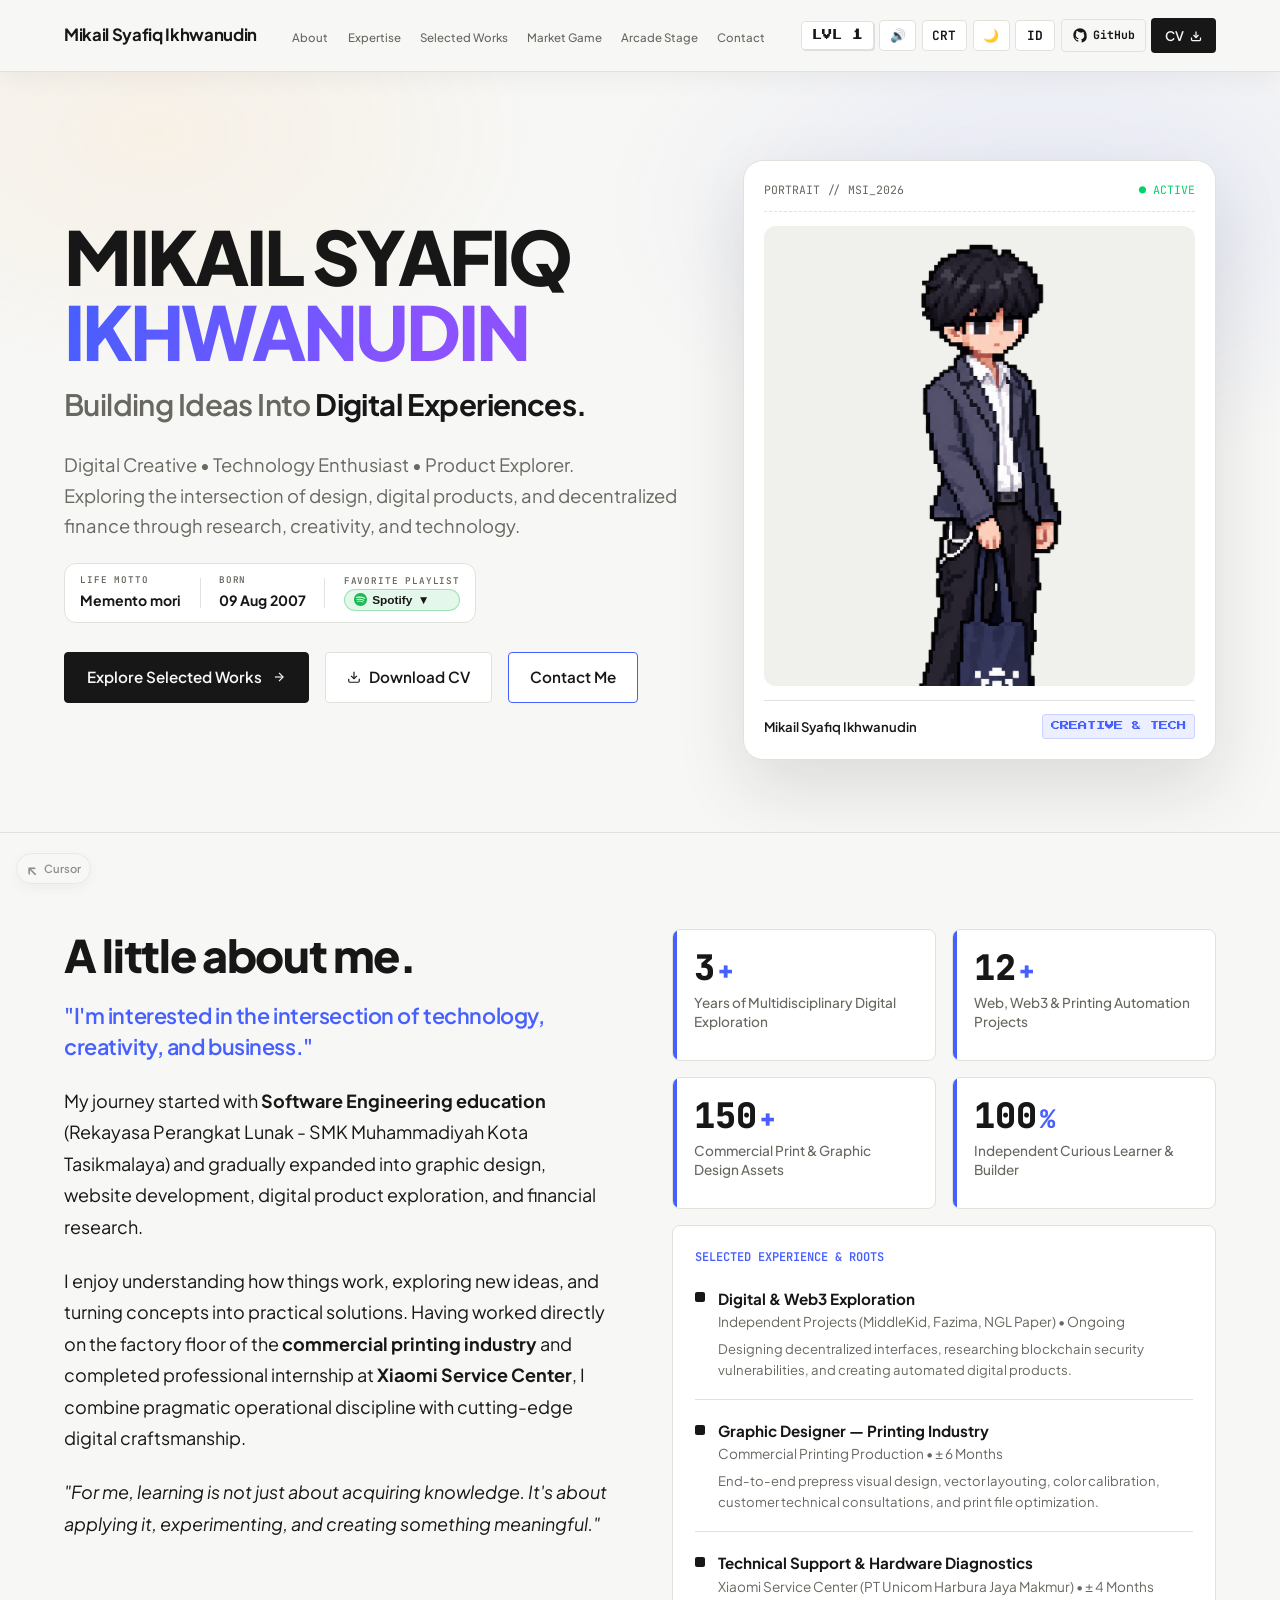
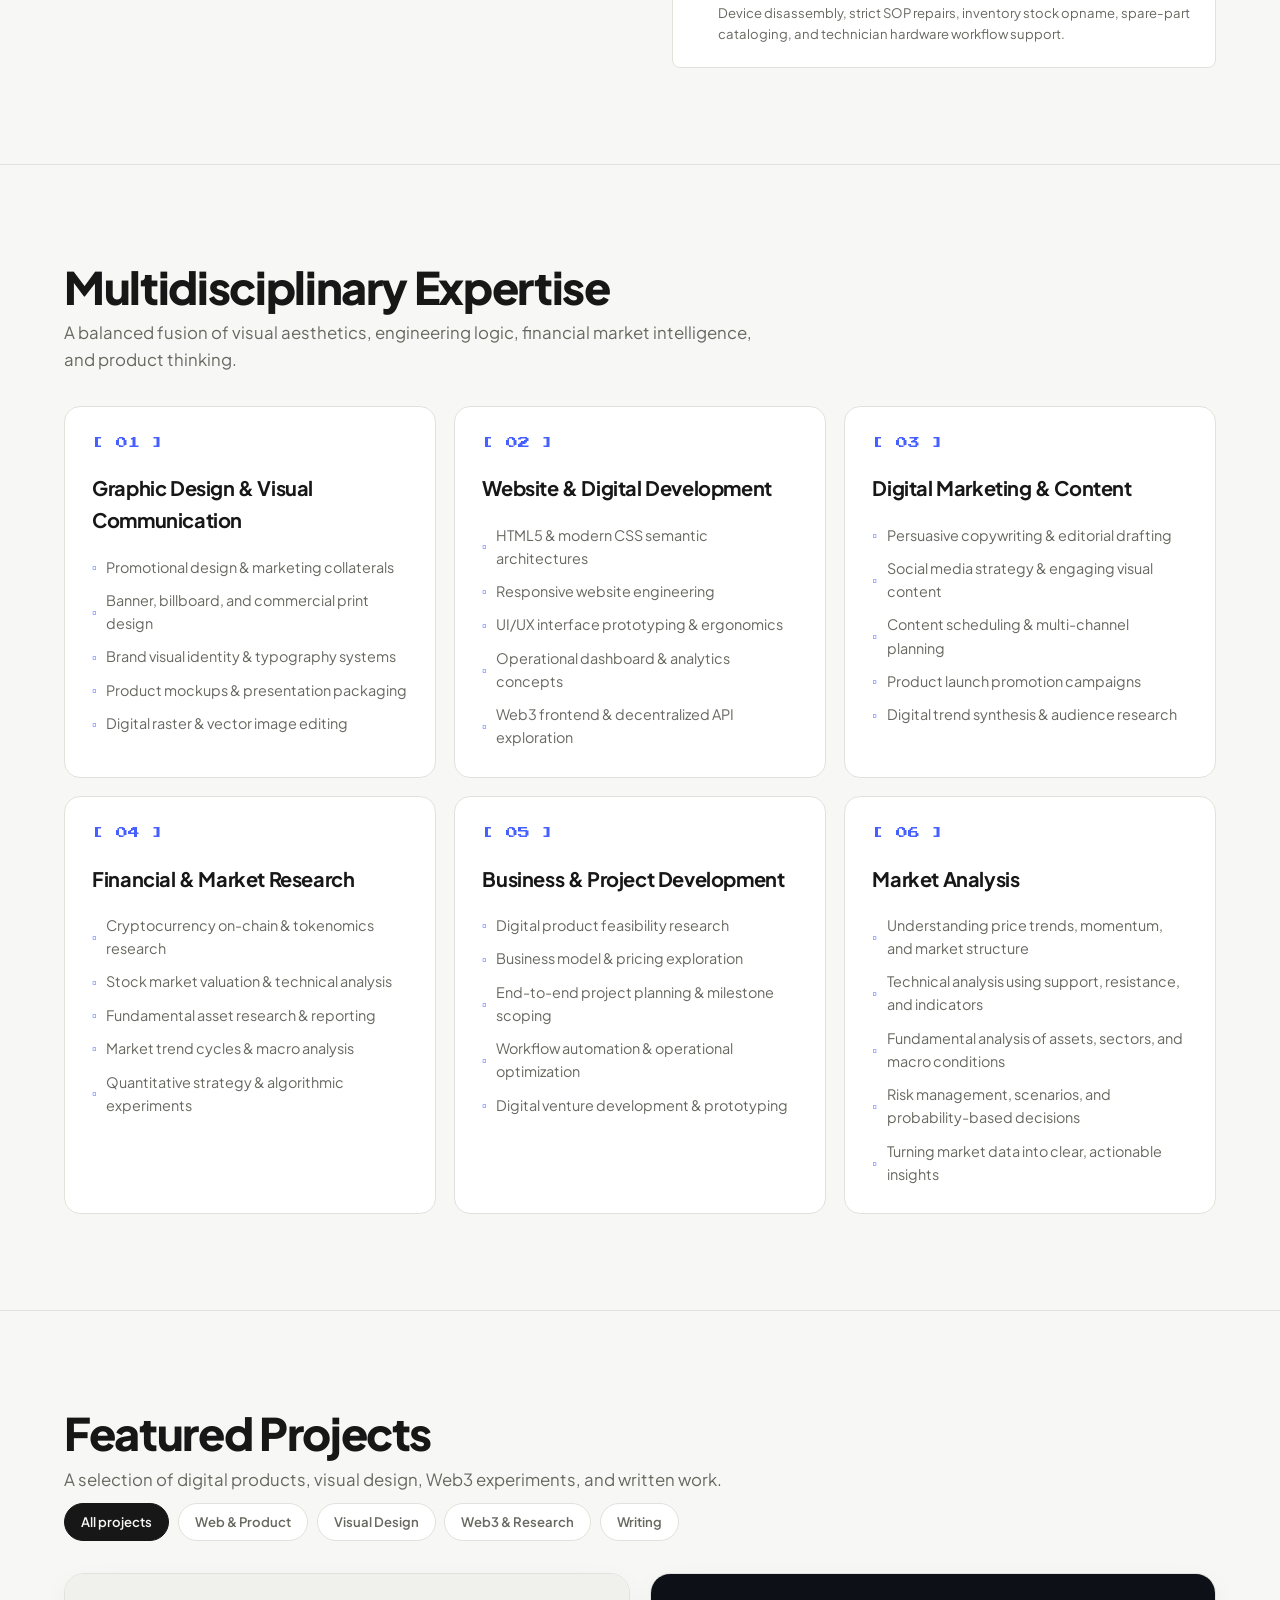
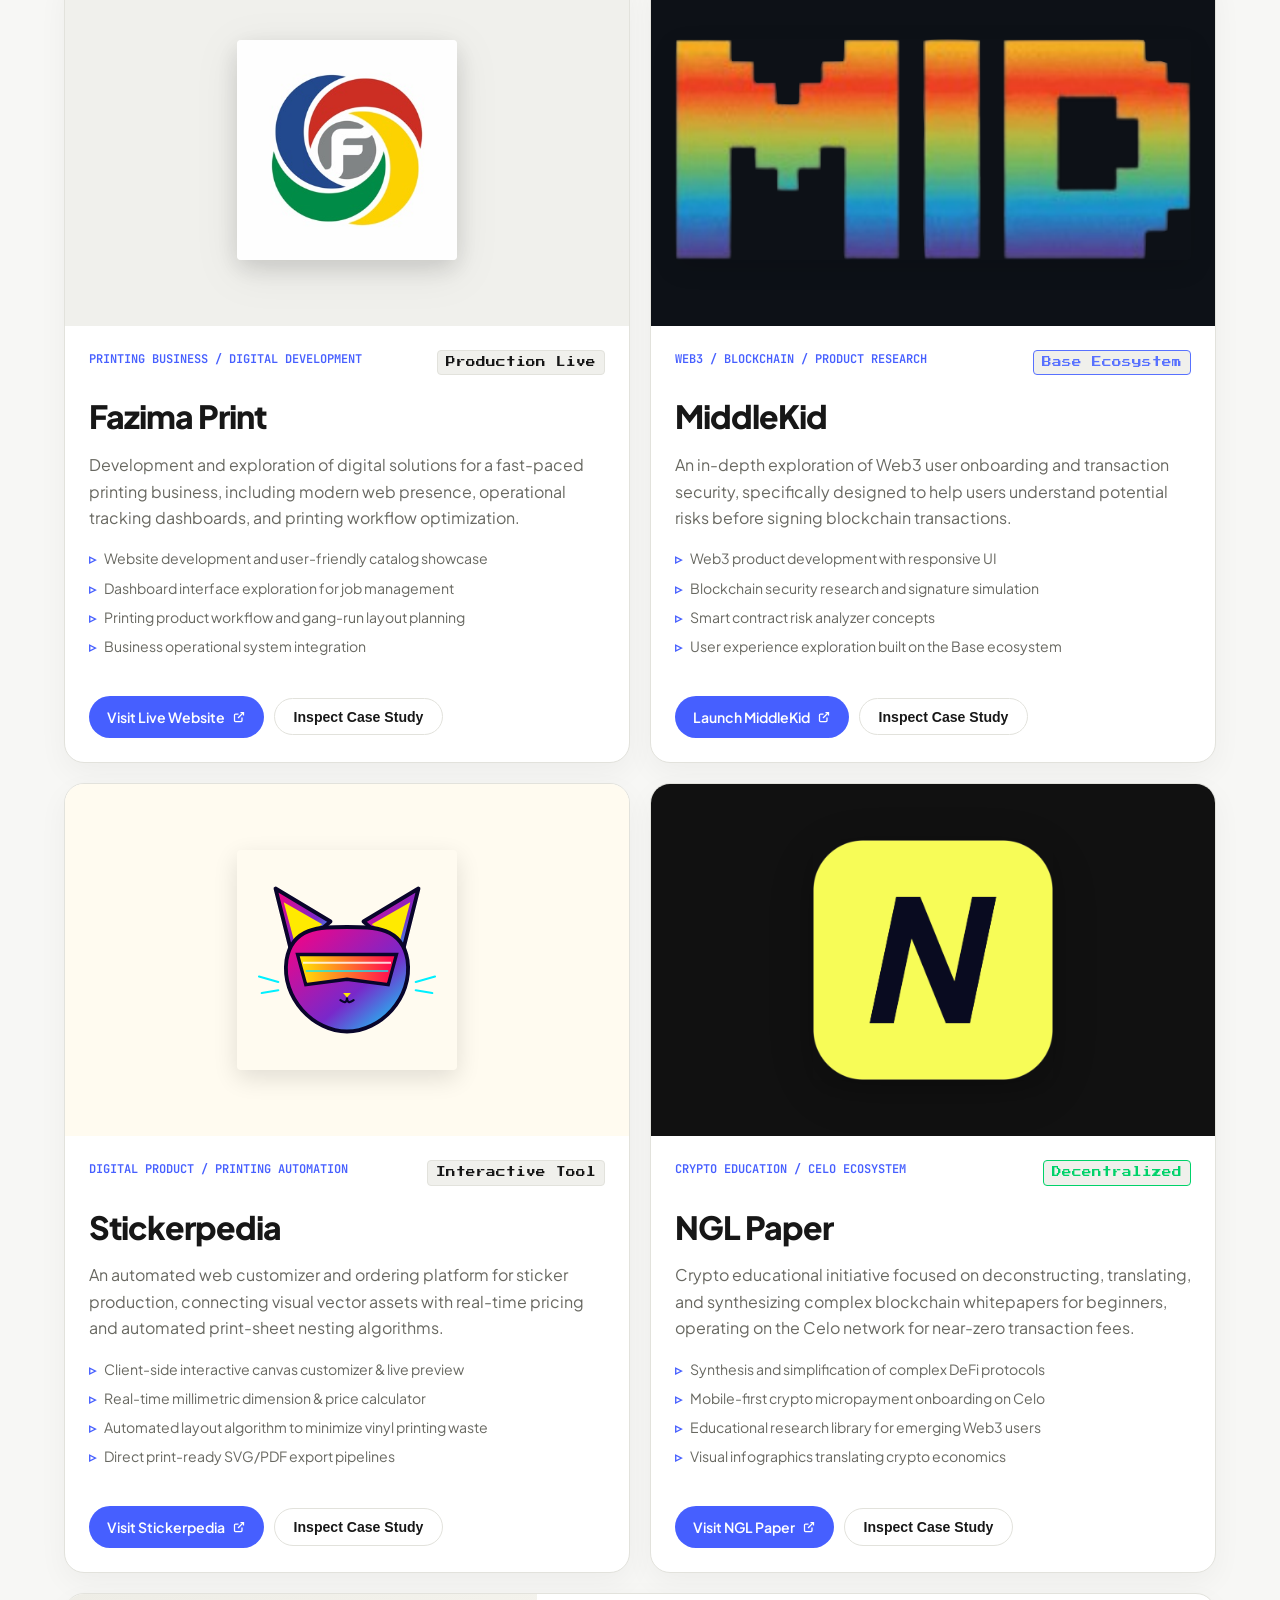
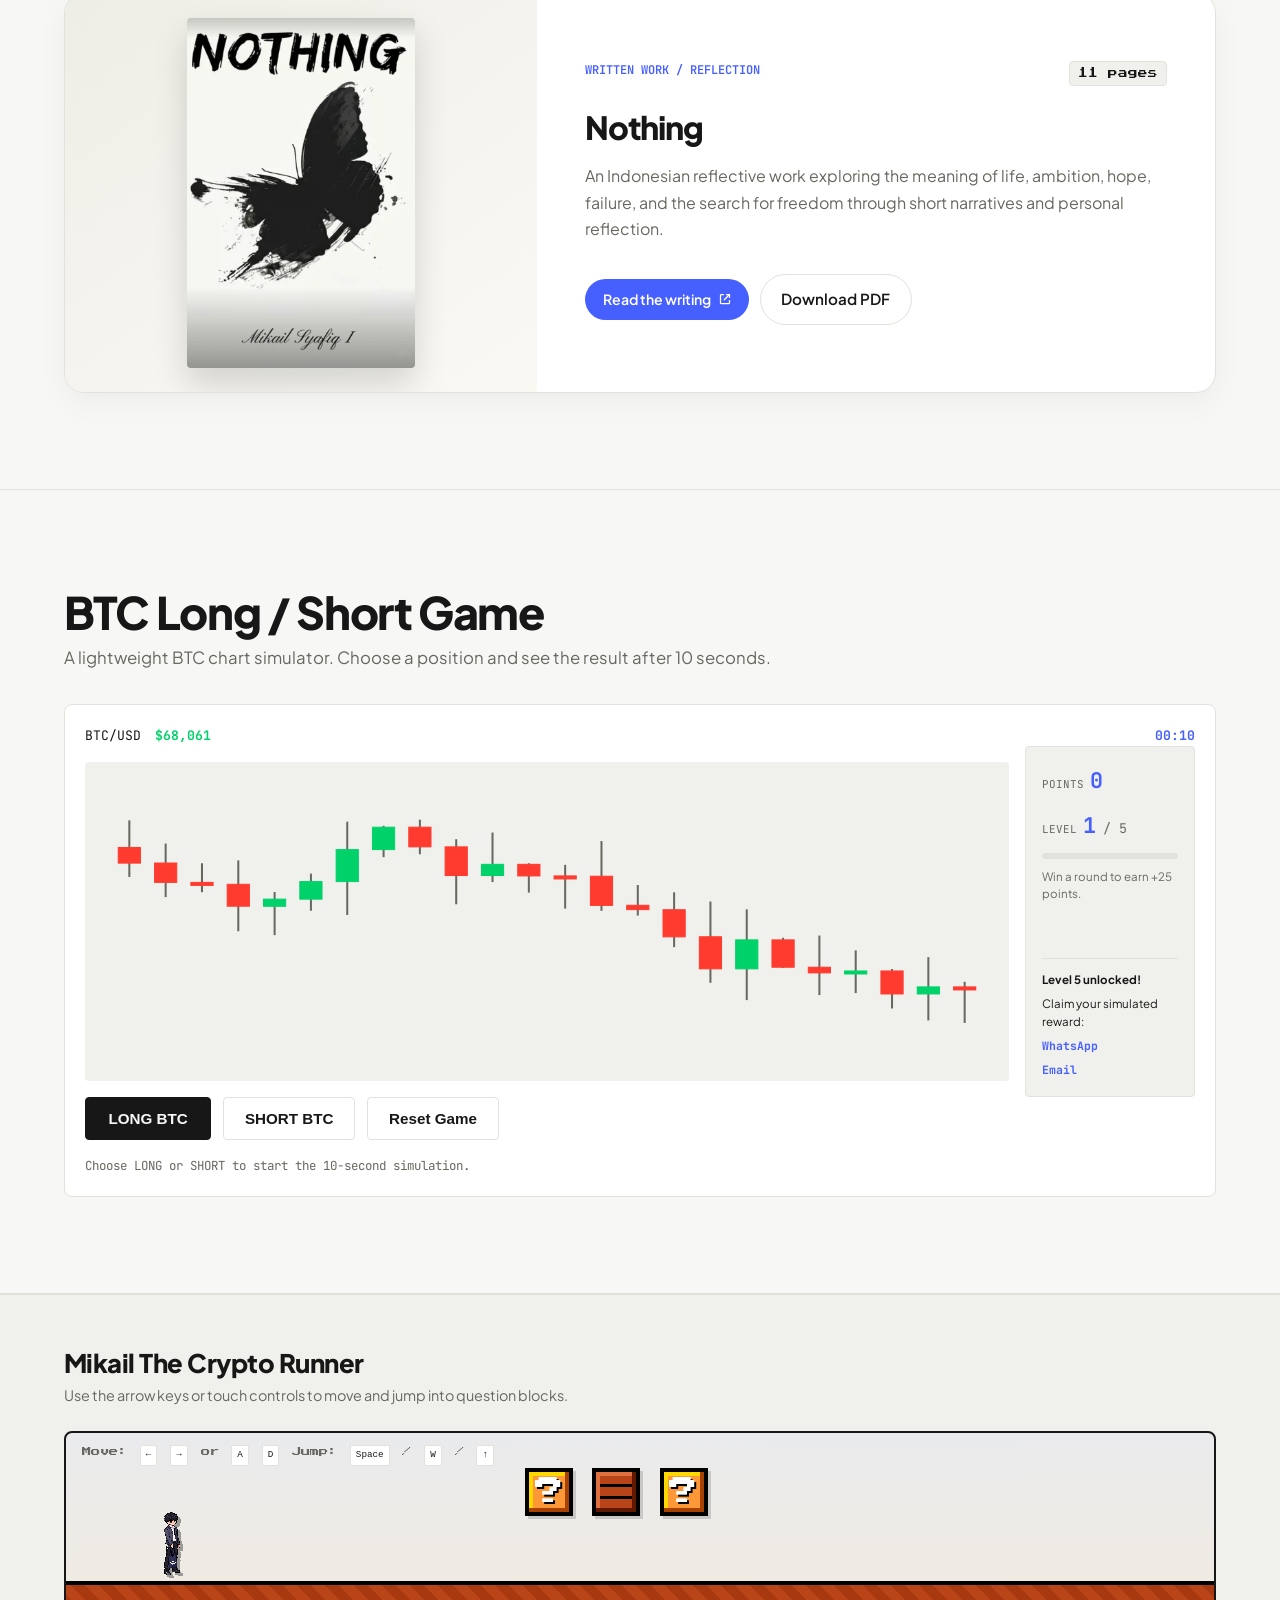
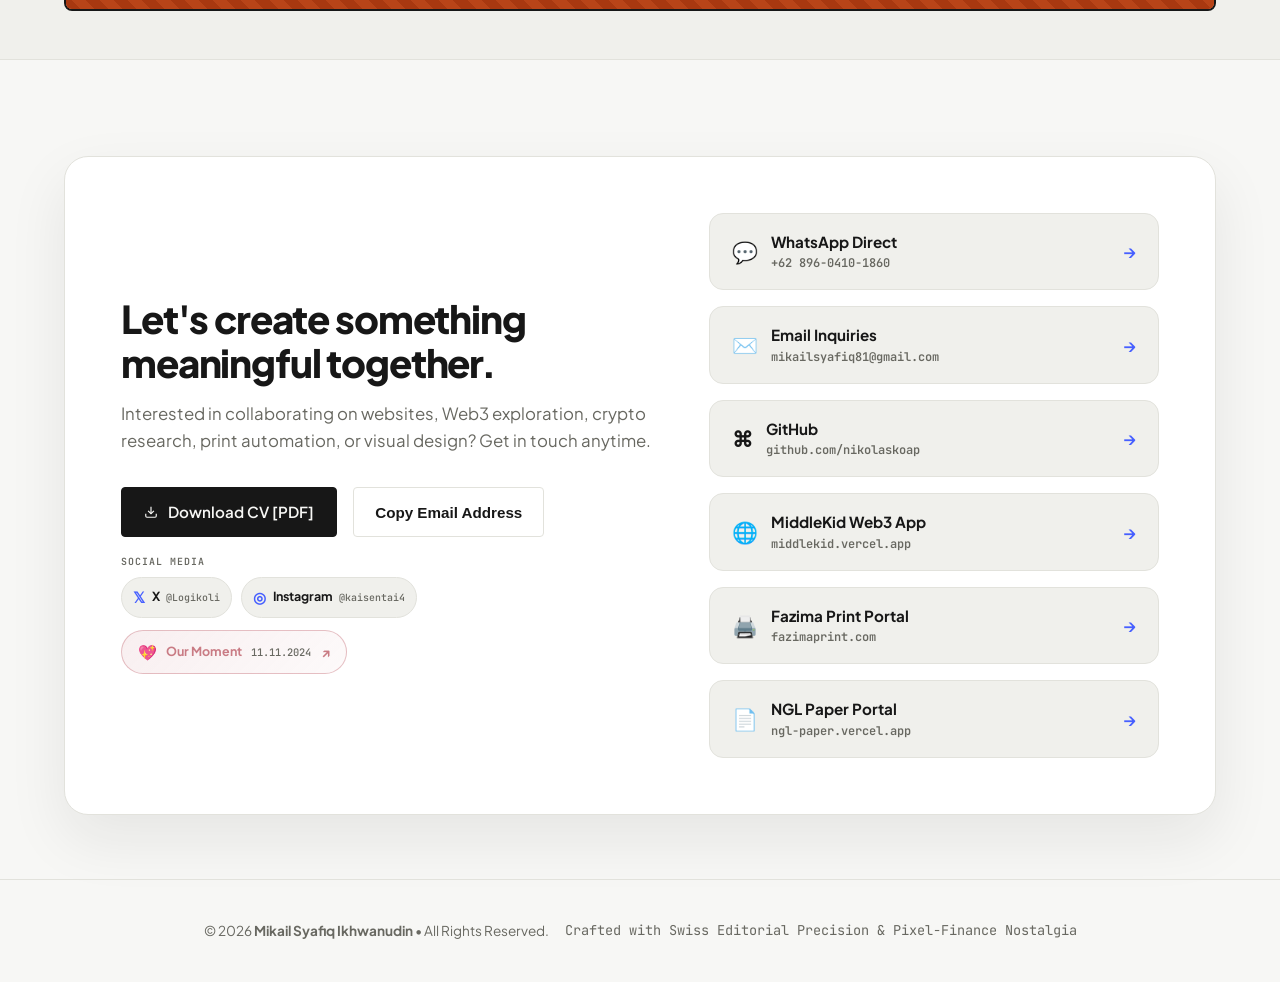
==== commit 22f916b0: "Add files via upload" ====
--- a/portofolio/index.html
+++ b/portofolio/index.html
@@ -123,6 +123,34 @@
                         <div class="hero-personal-detail">
                             <span class="hero-personal-label" data-en="BORN" data-id="TANGGAL LAHIR">BORN</span>
                             <time datetime="2007-08-09" data-en="09 Aug 2007" data-id="09 Agu 2007">09 Aug 2007</time>
+                        </div>
+                        <span class="hero-personal-divider" aria-hidden="true"></span>
+                        <div class="hero-personal-detail">
+                            <span class="hero-personal-label" data-en="FAVORITE PLAYLIST" data-id="PLAYLIST FAVORIT">PLAYLIST</span>
+                            <button id="hero-spotify-toggle" class="hero-spotify-btn" type="button" aria-expanded="false" title="Buka Playlist Spotify">
+                                <svg viewBox="0 0 24 24" width="13" height="13" fill="#1DB954">
+                                    <path d="M12 0C5.4 0 0 5.4 0 12s5.4 12 12 12 12-5.4 12-12S18.66 0 12 0zm5.521 17.34c-.24.359-.66.48-1.021.24-2.82-1.74-6.36-2.101-10.561-1.141-.418.122-.779-.179-.899-.539-.12-.421.18-.78.54-.9 4.56-1.021 8.52-.6 11.64 1.32.42.18.479.659.301 1.02zm1.44-3.3c-.301.42-.841.6-1.262.3-3.239-1.98-8.159-2.58-11.939-1.38-.479.12-1.02-.12-1.14-.6-.12-.48.12-1.021.6-1.141C9.6 9.9 15 10.561 18.72 12.84c.361.181.54.78.241 1.2zm.12-3.36C15.24 8.4 8.82 8.16 5.16 9.301c-.6.179-1.2-.181-1.38-.721-.18-.601.18-1.2.72-1.381 4.26-1.26 11.28-1.02 15.721 1.621.539.3.719 1.02.419 1.56-.299.421-1.02.599-1.559.3z"/>
+                                </svg>
+                                <span>Spotify</span>
+                                <span class="spotify-arrow-indicator" id="hero-spotify-arrow">▼</span>
+                            </button>
+                        </div>
+                    </div>
+
+                    <!-- HERO SPOTIFY PLAYER CARD (EXPANDABLE) -->
+                    <div id="hero-spotify-card" class="hero-spotify-card" hidden>
+                        <div class="hero-spotify-card-top">
+                            <div style="display:flex; align-items:center; gap:6px;">
+                                <span style="display:inline-block; width:7px; height:7px; border-radius:50%; background:#1DB954; box-shadow:0 0 8px #1DB954;"></span>
+                                <strong style="font-size:0.8rem; color:var(--text-primary);" data-en="Spotify Playlist" data-id="Playlist Spotify">Spotify Playlist</strong>
+                            </div>
+                            <div style="display:flex; align-items:center; gap:10px;">
+                                <a href="https://open.spotify.com/playlist/0EJToLC3spWKF4anaWndJL" target="_blank" rel="noopener noreferrer" style="color:#1DB954; font-size:0.72rem; font-weight:700; text-decoration:none;">Buka App ↗</a>
+                                <button id="hero-spotify-close" type="button" style="background:transparent; border:none; color:var(--text-secondary); cursor:pointer; font-size:1.05rem; line-height:1; padding:2px;" title="Tutup pemutar">✕</button>
+                            </div>
+                        </div>
+                        <div style="border-radius:12px; overflow:hidden; margin-top:8px;">
+                            <iframe style="border-radius:12px;" src="https://open.spotify.com/embed/playlist/0EJToLC3spWKF4anaWndJL?utm_source=generator&theme=0" width="100%" height="152" frameBorder="0" allowfullscreen="" allow="autoplay; clipboard-write; encrypted-media; fullscreen; picture-in-picture" loading="lazy"></iframe>
                         </div>
                     </div>
 
@@ -639,6 +667,16 @@
                                     <span class="social-mark" aria-hidden="true">◎</span>
                                     <span>Instagram</span>
                                     <small>@kaisentai4</small>
+                                </a>
+                            </div>
+
+                            <!-- Tombol Our Moment di bawah sosial media -->
+                            <div class="contact-moment-btn-wrap" style="margin-top: 12px;">
+                                <a href="romance/index.html" class="contact-social-link" style="background: linear-gradient(135deg, rgba(201, 123, 132, 0.12), rgba(201, 123, 132, 0.04)); border-color: rgba(201, 123, 132, 0.45); padding: 0.55rem 1rem; gap: 0.55rem; display: inline-flex; align-items: center;" title="Our Moment • 11.11.2024">
+                                    <span style="font-size: 0.95rem;">💖</span>
+                                    <span style="color: #c97b84; font-weight: 700;">Our Moment</span>
+                                    <small style="color: var(--text-secondary); font-size: 0.65rem;">11.11.2024</small>
+                                    <span style="color: #c97b84; font-size: 0.85rem; margin-left: 2px;">↗</span>
                                 </a>
                             </div>
                         </div>
--- a/portofolio/css/styles.css
+++ b/portofolio/css/styles.css
@@ -574,6 +574,56 @@
     background: var(--border-subtle);
 }
 
+.hero-spotify-detail {
+    display: grid;
+    gap: 0.15rem;
+}
+
+.hero-spotify-btn {
+    background: rgba(29, 185, 84, 0.12);
+    border: 1px solid rgba(29, 185, 84, 0.35);
+    color: var(--text-primary);
+    padding: 0.18rem 0.55rem;
+    border-radius: 999px;
+    font-size: 0.74rem;
+    font-weight: 700;
+    cursor: pointer;
+    display: inline-flex;
+    align-items: center;
+    gap: 0.35rem;
+    transition: all var(--transition-fast);
+}
+
+.hero-spotify-btn:hover {
+    background: rgba(29, 185, 84, 0.22);
+    border-color: #1DB954;
+    transform: translateY(-1px);
+}
+
+.hero-spotify-card {
+    width: min(100%, 360px);
+    background: var(--bg-card);
+    border: 1px solid var(--border-subtle);
+    border-radius: 14px;
+    padding: 12px 14px;
+    margin-bottom: 1.5rem;
+    box-shadow: 0 16px 36px rgba(0, 0, 0, 0.16);
+    animation: fadeInSlide 220ms ease;
+}
+
+.hero-spotify-card-top {
+    display: flex;
+    justify-content: space-between;
+    align-items: center;
+    padding-bottom: 6px;
+    border-bottom: 1px solid var(--border-subtle);
+}
+
+@keyframes fadeInSlide {
+    from { opacity: 0; transform: translateY(-8px); }
+    to { opacity: 1; transform: translateY(0); }
+}
+
 .hero-actions {
     display: flex;
     align-items: center;
@@ -2877,3 +2927,141 @@
         display: flex;
     }
 }
+
+/* Discreet, user-controlled Spotify player */
+.music-widget {
+    position: fixed;
+    right: 16px;
+    bottom: 16px;
+    z-index: 901;
+    display: flex;
+    flex-direction: column;
+    align-items: flex-end;
+    gap: 0.65rem;
+}
+
+.music-toggle {
+    display: inline-flex;
+    align-items: center;
+    justify-content: center;
+    gap: 0.45rem;
+    min-height: 38px;
+    padding: 0.48rem 0.78rem;
+    border: 1px solid var(--border-subtle);
+    border-radius: 999px;
+    background: var(--bg-overlay);
+    color: var(--text-secondary);
+    box-shadow: 0 4px 14px rgba(0, 0, 0, 0.07);
+    backdrop-filter: blur(10px);
+    font: 600 0.72rem/1 var(--font-editorial);
+    cursor: pointer;
+    transition: color var(--transition-fast), border-color var(--transition-fast), transform var(--transition-fast);
+}
+
+.music-toggle:hover,
+.music-toggle:focus-visible {
+    color: var(--text-primary);
+    border-color: var(--accent-blue);
+    transform: translateY(-1px);
+}
+
+.music-toggle svg {
+    width: 15px;
+    height: 15px;
+}
+
+.music-panel {
+    width: min(340px, calc(100vw - 32px));
+    overflow: hidden;
+    padding: 0.85rem;
+    border: 1px solid var(--border-subtle);
+    border-radius: 16px;
+    background: var(--bg-overlay);
+    box-shadow: 0 14px 38px rgba(0, 0, 0, 0.14);
+    backdrop-filter: blur(16px);
+}
+
+.music-panel[hidden] {
+    display: none;
+}
+
+.music-panel-heading {
+    display: flex;
+    align-items: flex-start;
+    justify-content: space-between;
+    gap: 1rem;
+    margin: 0 0 0.7rem;
+}
+
+.music-track-copy > * {
+    display: block;
+}
+
+.music-eyebrow {
+    margin-bottom: 0.26rem;
+    color: var(--accent-blue);
+    font: 600 0.55rem/1.2 var(--font-mono);
+    letter-spacing: 0.12em;
+}
+
+.music-track-copy strong {
+    color: var(--text-primary);
+    font-size: 0.9rem;
+}
+
+.music-track-copy > span:last-child {
+    margin-top: 0.12rem;
+    color: var(--text-secondary);
+    font-size: 0.72rem;
+}
+
+.music-close {
+    width: 28px;
+    height: 28px;
+    border: 0;
+    border-radius: 50%;
+    background: transparent;
+    color: var(--text-secondary);
+    font-size: 1.25rem;
+    line-height: 1;
+    cursor: pointer;
+}
+
+.music-close:hover,
+.music-close:focus-visible {
+    background: var(--bg-card-alt);
+    color: var(--text-primary);
+}
+
+.music-embed {
+    display: block;
+    width: 100%;
+    height: 152px;
+    border: 0;
+    border-radius: 12px;
+}
+
+.music-open-link {
+    display: inline-flex;
+    align-items: center;
+    gap: 0.3rem;
+    margin-top: 0.65rem;
+    color: var(--text-secondary);
+    font-size: 0.68rem;
+    text-decoration: none;
+}
+
+.music-open-link:hover {
+    color: var(--accent-blue);
+}
+
+@media (max-width: 480px) {
+    .music-widget {
+        right: 12px;
+        bottom: 12px;
+    }
+
+    .music-panel {
+        padding: 0.72rem;
+    }
+}
